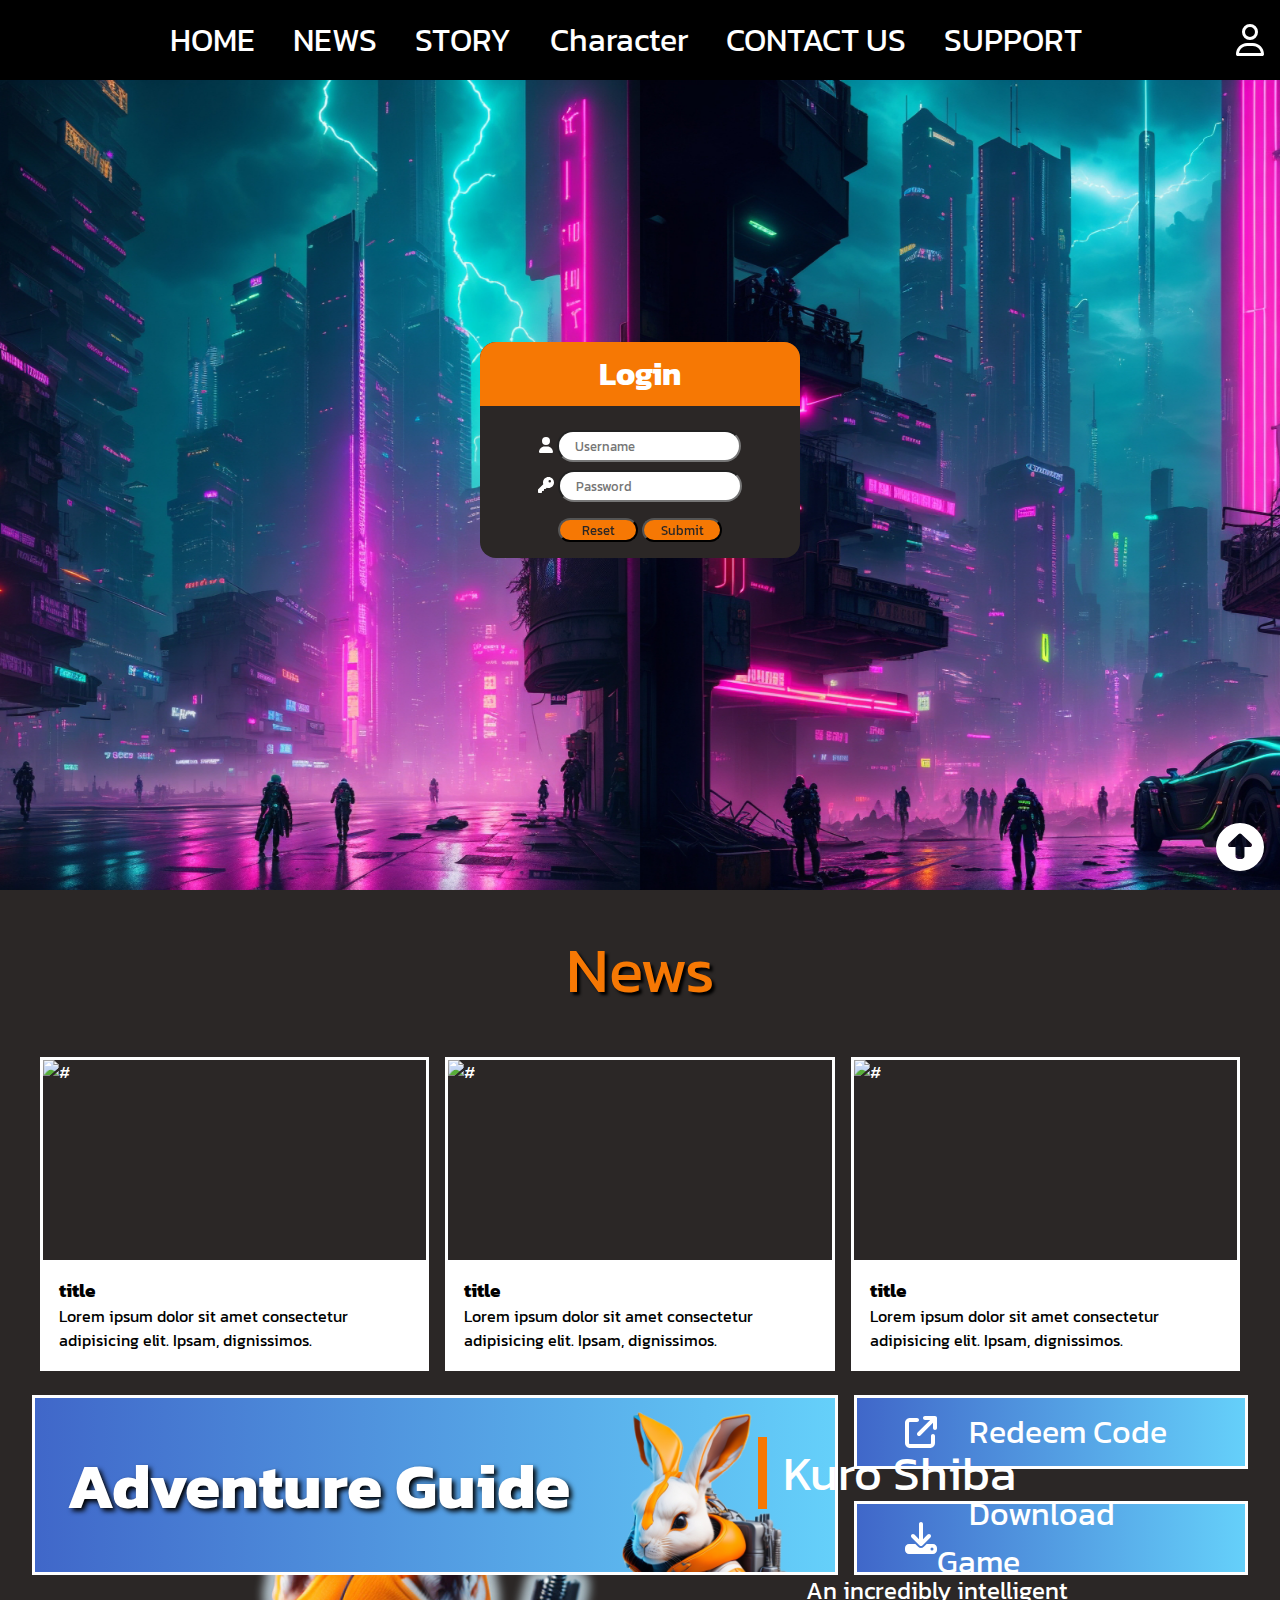
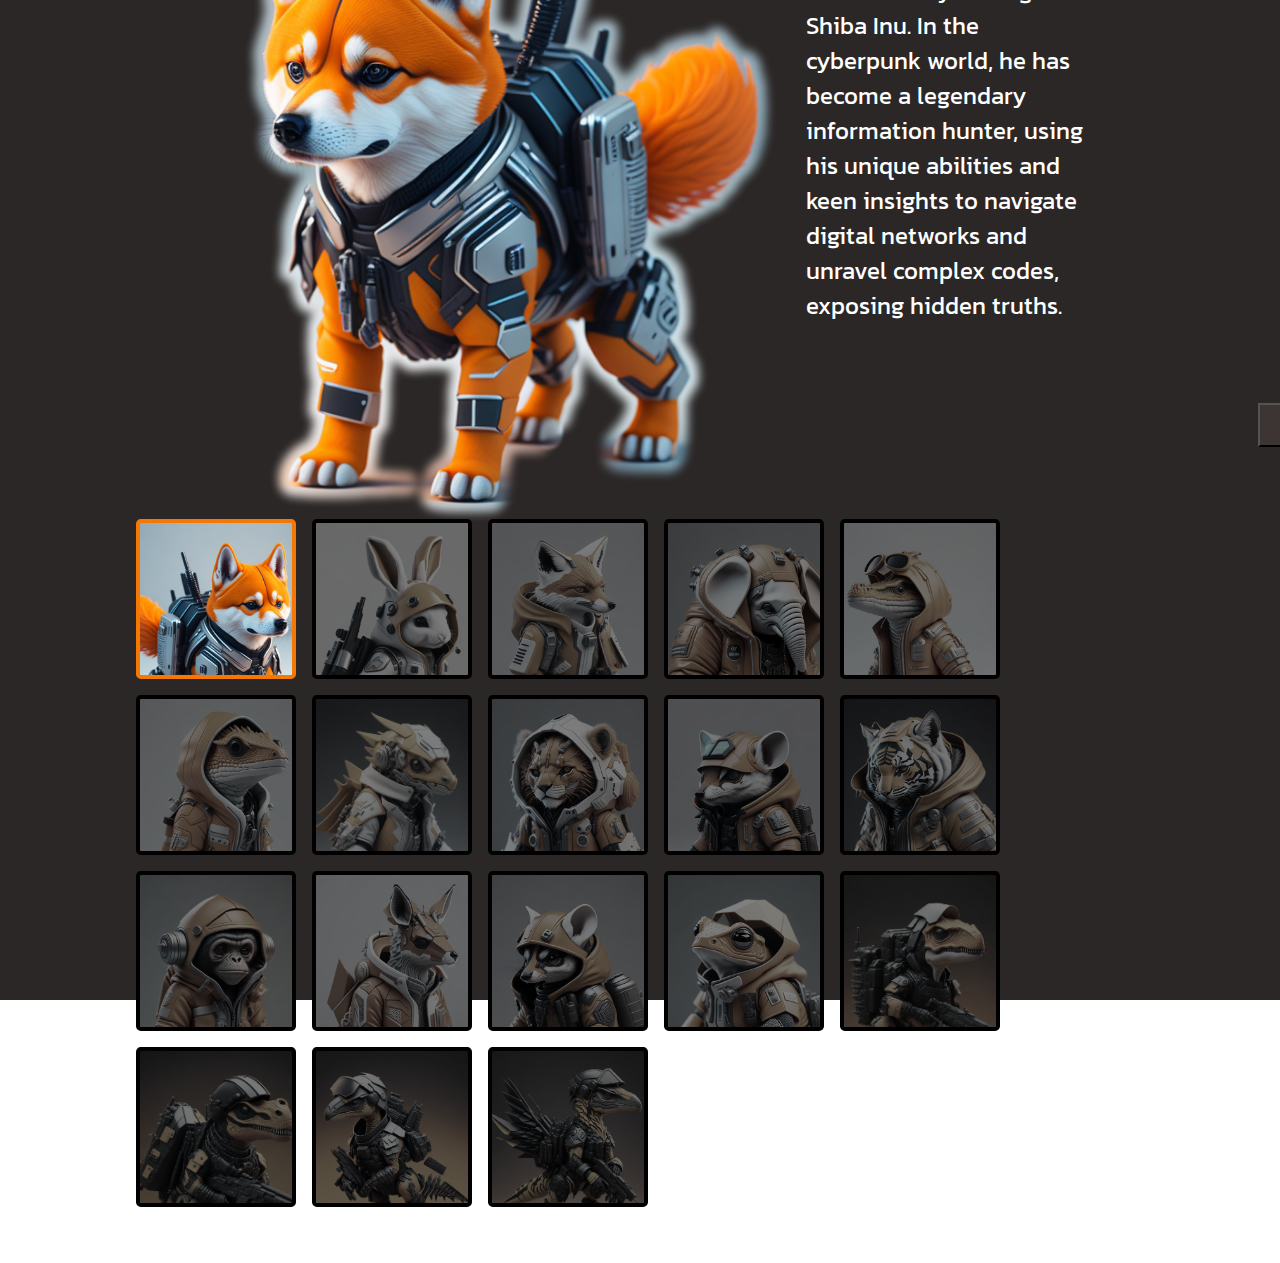
==== index.html @ b96c892f "news section css" ====
<!DOCTYPE html>
<html lang="en">
<head>
    <meta charset="UTF-8">
    <meta name="viewport" content="width=device-width, initial-scale=1.0">
    <link rel="stylesheet" href="css/style.css">
    <link rel="stylesheet" href="css/news.css">
    <link rel="stylesheet" href="css/character.css">
    <link rel="stylesheet" href="css/all.min.css">   <!--fontawesome--> 
    <link rel="preconnect" href="https://fonts.googleapis.com">
    <link rel="preconnect" href="https://fonts.gstatic.com" crossorigin>
    <link href="https://fonts.googleapis.com/css2?family=Kanit:wght@200;300;400;500;600;700;800;900&display=swap" rel="stylesheet">
    <link rel="stylesheet"href="https://cdnjs.cloudflare.com/ajax/libs/animate.css/4.1.1/animate.min.css"/>
    <title>CyberStrike</title>
</head>
<body>
    <a href="#" id="uptotop"><i class="fa-solid fa-circle-up" ></i></a>
    <header>
        <div id="logo">
            <img src="./images/logo.png" alt="">
        </div>
        <ul id="navbar">
            <li><a href="#home">HOME</a></li>
            <li><a href="#news">NEWS</a></li>
            <li><a href="#">STORY</a></li>
            <li><a href="#animalCharacter">Character</a></li>
            <li><a href="#">CONTACT US</a> </li>
            <li><a href="#">SUPPORT</a></li>
        </ul>
        <i class="fa-regular fa-user user" ></i>
        <a href="#" id="uptotop"><i class="fa-solid fa-circle-up" ></i></a>
    </header>

    <section id="home">
        <div id="bannerFilter" class="animate__animated">
        </div>
        <div id="banner"></div>
        <div id="bannerBtn"> PLay Now 
            <i class="fa-solid fa-sort-down"></i>
        </div>
        <form class="login">
            <h1>Login</h1>
            <div class="wrap">
                <i class="fa-solid fa-user"></i>
                <input type="text" placeholder="Username" >
            </div>
            <div class="wrap">
                <i class="fa-solid fa-key"></i>
                <input type="password" placeholder="Password" >
            </div>
            <p>
                <button type="reset">Reset</button>
                <button type="submit">Submit</button>
            </p>
        </form>
    </section>

    <section id="news">
        <h1 id="title">News</h1>
        <div class="cardRow">
            <div class="card">
                <div class="card-top">
                    <img src="./images/news/news01.jpg" alt="#">
                </div>
                <div class="card-body">
                    <h3>title</h3>
                    <p class="card-text">Lorem ipsum dolor sit amet consectetur adipisicing elit. Ipsam, dignissimos.</p>
                </div>
            </div>
            <div class="card">
                <div class="card-top">
                    <img src="./images/news/news01.jpg" alt="#">
                </div>
                <div class="card-body">
                    <h3>title</h3>
                    <p class="card-text">Lorem ipsum dolor sit amet consectetur adipisicing elit. Ipsam, dignissimos.</p>
                </div>
            </div>
            <div class="card">
                <div class="card-top">
                    <img src="./images/news/news01.jpg" alt="#">
                </div>
                <div class="card-body">
                    <h3>title</h3>
                    <p class="card-text">Lorem ipsum dolor sit amet consectetur adipisicing elit. Ipsam, dignissimos.</p>
                </div>
            </div>
        </div>
        <div class="boardGroup">
            <div class="board">
                <h1>Adventure Guide</h1>
                <img src="./images/news/news_intro.png" alt="">
            </div>
            <div class="cards">
                <div class="card"><i class="fa-solid fa-arrow-up-right-from-square"></i> <p>　Redeem Code</p></div>
                <div class="card">
                    <i class="fa-solid fa-download"></i><p>　Download Game</p>
                </div>
            </div>
        </div>
    </section>

    <section id="animalCharacter">
        <div class="content">
            <div class="wrap">
                <div id="contentPic">
                    <img id="animalPicUrl" class="animate__animated" src="./images/cyberanimal/cyberanimal01.png" >
                </div>
                <div id="contentTxt">
                    <p id="animalName">Kuro Shiba</p>
                    <div class="wrap">
                        <div id="animalStory">An incredibly intelligent Shiba Inu. In the cyberpunk world, he has become a legendary information hunter, using his unique abilities and keen insights to navigate digital networks and unravel complex codes, exposing hidden truths.</div>
                    </div>
                    <button class="more"></button>
                </div>
            </div>
            <ul class="btnGroup">
                <li><button class="btn btnActive"></button></li>
                <li><button class="btn"></button></li>
                <li><button class="btn"></button></li>
                <li><button class="btn"></button></li>
                <li><button class="btn"></button></li> 
                <li><button class="btn"></button></li> 
                <li><button class="btn"></button></li> 
                <li><button class="btn"></button></li> 
                <li><button class="btn"></button></li> 
                <li><button class="btn"></button></li> 
                <li><button class="btn"></button></li> 
                <li><button class="btn"></button></li> 
                <li><button class="btn"></button></li> 
                <li><button class="btn"></button></li> 
                <li><button class="btn"></button></li> 
                <li><button class="btn"></button></li> 
                <li><button class="btn"></button></li> 
                <li><button class="btn"></button></li> 
            </ul>
        </div>
    </section>

    <script src="https://cdn.jsdelivr.net/npm/bootstrap@5.1.1/dist/js/bootstrap.bundle.min.js" integrity="sha384-/bQdsTh/da6pkI1MST/rWKFNjaCP5gBSY4sEBT38Q/9RBh9AH40zEOg7Hlq2THRZ" crossorigin="anonymous"></script>
    <script src="js/jquery-3.6.4.min.js"></script>
    <script src="js/script.js"></script>
    <script src="js/all.min.js"></script>
</body>
</html>
---- css/style.css ----
@keyframes fade {
  from {
    opacity: 0;
  }
  to {
    opacity: 1;
  }
}
@keyframes fadeup {
  from {
    top: 80%;
    opacity: 0;
  }
  to {
    top: 70%;
    opacity: 1;
  }
}
:root {
  --main-color:#f67804;
  --main2-color:#f4c606;
  --bg-color:#2b2726;
  --btn-color: #3d3533;
  --text-color:white;
}

* {
  margin: 0;
  padding: 0;
  list-style: none;
  text-decoration: none;
  box-sizing: border-box;
  color: var(--text-color);
  font-family: "Kanit", sans-serif;
}

#uptotop {
  position: fixed;
  bottom: 0;
  right: 0;
  margin: 1rem;
  font-size: 3rem;
  color: var(--main-color);
}

section {
  height: 90vh;
  background-color: var(--bg-color);
}

header {
  background: #000;
  display: flex;
  justify-content: space-between;
  align-items: center;
  position: sticky;
  top: 0;
  z-index: 100;
  padding: 0 1rem;
  height: 5rem;
}
header #logo {
  justify-content: start;
}
header #logo img {
  width: 15rem;
}
header ul#navbar {
  display: flex;
}
header ul#navbar li a {
  display: inline-block;
  font-size: 2rem;
  height: 5rem;
  line-height: 5rem;
  padding: 0 1.2rem;
}
header ul#navbar li a:hover {
  box-shadow: inset 0 -0.3rem var(--main-color);
}
header .user {
  font-size: 2rem;
}

#banner {
  width: 100%;
  height: 90vh;
  background-image: url(../images/banner.png);
  background-size: cover;
  background-position: center bottom;
  position: relative;
}

#bannerFilter {
  position: absolute;
  display: none;
  width: 100%;
  height: 90vh;
  background-image: url(../images/b01.png);
  background-size: cover;
  background-position: center top;
  pointer-events: none;
  z-index: 99;
  animation-name: fade;
  animation-duration: 1s;
  animation-fill-mode: forwards;
}

#bannerBtn {
  width: 15rem;
  height: 5rem;
  font-size: 1.5rem;
  background: rgba(111, 20, 13, 0.6);
  text-align: center;
  line-height: 5rem;
  position: absolute;
  top: 70%;
  left: 50%;
  transform: translateX(-50%);
  animation-duration: 2s;
  opacity: 0;
}
#bannerBtn:hover {
  border: 0.3rem solid var(--text-color);
  box-sizing: border-box;
}

form.login {
  display: flex;
  flex-direction: column;
  justify-content: center;
  align-items: center;
  border-radius: 1rem;
  overflow: hidden;
  position: absolute;
  background-color: var(--bg-color);
  font-size: 1rem;
  width: 25%;
  left: 50%;
  top: 50%;
  transform: translate(-50%, -50%);
  z-index: 999;
}
form.login h1 {
  width: 100%;
  background-color: var(--main-color);
  color: var(--text-color);
  text-align: center;
  margin-bottom: 1rem;
  padding: 0.5rem 0;
}
form.login input {
  height: 2rem;
  margin-top: 0.5rem;
  border-radius: 5rem;
  padding-left: 1rem;
}
form.login button {
  margin-top: 1rem;
  width: 5rem;
  color: var(--bg-color);
  background: var(--main-color);
  border-radius: 5rem;
  margin-bottom: 1rem;
}
---- css/news.css ----
section#news {
  padding: 2rem;
  background-color: var(--bg-color);
}
section#news h1#title {
  font-size: 4rem;
  font-weight: 400;
  color: var(--main-color);
  text-align: center;
  text-shadow: 3px 3px 3px black;
}
section#news h1#title::before {
  content: "";
  display: block;
  background-image: url(../images/titleDec.png);
  background-size: contain;
}
section#news .cardRow {
  display: flex;
  margin-top: 2rem;
  justify-content: center;
}
section#news .cardRow .card {
  width: 25rem;
  border: 3px solid var(--text-color);
  margin: 0.5rem;
}
section#news .cardRow .card:hover {
  border: 3px solid var(--main2-color);
}
section#news .cardRow .card .card-top {
  width: 100%;
  height: 200px;
  overflow: hidden;
}
section#news .cardRow .card .card-top img {
  width: 100%;
  background-size: cover;
  background-position: center center;
}
section#news .cardRow .card .card-body {
  background-color: var(--text-color);
  padding: 1rem;
}
section#news .cardRow .card .card-body h3 {
  color: black;
}
section#news .cardRow .card .card-body .card-text {
  color: black;
}
section#news .boardGroup {
  display: flex;
  justify-content: center;
  margin-top: 1rem;
  height: 20vh;
}
section#news .boardGroup .board {
  display: flex;
  align-items: center;
  width: 51rem;
  border: 3px solid var(--text-color);
  margin-right: 1rem;
  overflow: hidden;
  position: relative;
  background: linear-gradient(to left, #65d0fa, #4067c9);
  padding: 2rem;
}
section#news .boardGroup .board h1 {
  font-size: 4rem;
  position: relative;
  text-shadow: 3px 3px 5px black;
}
section#news .boardGroup .board img {
  position: absolute;
  width: 250px;
  right: 0;
  top: 0;
}
section#news .boardGroup .board:hover {
  border: 3px solid var(--main2-color);
}
section#news .boardGroup .cards {
  width: 25rem;
  display: flex;
  flex-direction: column;
}
section#news .boardGroup .cards .card {
  width: 100%;
  height: 14vh;
  border: 3px solid var(--text-color);
  background: linear-gradient(to left, #65d0fa, #4067c9);
  font-size: 2rem;
  display: flex;
  align-items: center;
  padding: 0 3rem;
}
section#news .boardGroup .cards .card:first-child {
  margin-bottom: 2rem;
}
section#news .boardGroup .cards .card:hover {
  border: 3px solid var(--main2-color);
}
section#news .boardGroup .cards .card:nth-child(2) {
  overflow: hidden;
}
section#news .boardGroup .cards .card:nth-child(2) img {
  width: 150px;
}
---- css/character.css ----
section#animalCharacter {
  background-color: var(--bg-color);
  width: 100%;
  height: 100vh;
  display: flex;
  flex-direction: column;
  justify-content: center;
  align-items: start;
}
section#animalCharacter .content {
  margin: 5rem;
}
section#animalCharacter .content .wrap {
  display: flex;
  padding: 0 3rem;
}
section#animalCharacter .content .wrap #contentTxt {
  width: 60%;
  position: relative;
  display: flex;
  flex-direction: column;
  justify-content: end;
  gap: 3rem;
}
section#animalCharacter .content .wrap #contentTxt #animalName {
  font-size: 3rem;
  margin: 0 1rem;
  border-left: 0.6rem solid var(--main-color);
  padding-left: 1rem;
}
section#animalCharacter .content .wrap #contentTxt #animalStory {
  font-size: 1.5rem;
  margin: 1rem;
}
section#animalCharacter .content .wrap #contentTxt .more {
  width: 10rem;
  height: 2.8rem;
  margin: 1rem;
  position: relative;
  left: 500px;
  font-weight: bolder;
  background-color: var(--btn-color);
}
section#animalCharacter .content .wrap #contentTxt .more::before {
  content: "More";
  color: var(--main-color);
  font-size: 1.3rem;
}
section#animalCharacter .content .wrap #contentPic {
  width: 60%;
  height: 55vh;
  text-align: center;
}
section#animalCharacter .content .wrap #contentPic img {
  width: 700px;
  background-size: cover;
  background-position: center center;
}
section#animalCharacter .btnGroup {
  display: flex;
  margin: 5rem 0;
  flex-wrap: wrap;
  margin: 3rem;
}
section#animalCharacter .btnGroup .btn {
  width: 160px;
  height: 160px;
  background-size: 160%;
  background-position: center top;
  border: 0.3rem solid black;
  border-radius: 0.3rem;
  filter: grayscale(80%) brightness(0.5);
  margin: 0.5rem;
}
section#animalCharacter .btnGroup .btn:hover {
  border: 0.3rem solid var(--main-color);
  filter: brightness(1) grayscale(0%);
  transform: scale(1.15);
}
section#animalCharacter .btnGroup .btnActive {
  border: 0.3rem solid var(--main-color);
  filter: brightness(1) grayscale(0%);
}

section .btnGroup li:nth-child(1) .btn {
  background-image: url("../images/cyberanimal/cyberanimal01.jpg");
}

section .btnGroup li:nth-child(2) .btn {
  background-image: url("../images/cyberanimal/cyberanimal02.jpg");
}

section .btnGroup li:nth-child(3) .btn {
  background-image: url("../images/cyberanimal/cyberanimal03.jpg");
}

section .btnGroup li:nth-child(4) .btn {
  background-image: url("../images/cyberanimal/cyberanimal04.jpg");
}

section .btnGroup li:nth-child(5) .btn {
  background-image: url("../images/cyberanimal/cyberanimal05.jpg");
}

section .btnGroup li:nth-child(6) .btn {
  background-image: url("../images/cyberanimal/cyberanimal06.jpg");
}

section .btnGroup li:nth-child(7) .btn {
  background-image: url("../images/cyberanimal/cyberanimal07.jpg");
}

section .btnGroup li:nth-child(8) .btn {
  background-image: url("../images/cyberanimal/cyberanimal08.jpg");
}

section .btnGroup li:nth-child(9) .btn {
  background-image: url("../images/cyberanimal/cyberanimal09.jpg");
}

section .btnGroup li:nth-child(10) .btn {
  background-image: url("../images/cyberanimal/cyberanimal10.jpg");
}

section .btnGroup li:nth-child(11) .btn {
  background-image: url("../images/cyberanimal/cyberanimal11.jpg");
}

section .btnGroup li:nth-child(12) .btn {
  background-image: url("../images/cyberanimal/cyberanimal12.jpg");
}

section .btnGroup li:nth-child(13) .btn {
  background-image: url("../images/cyberanimal/cyberanimal13.jpg");
}

section .btnGroup li:nth-child(14) .btn {
  background-image: url("../images/cyberanimal/cyberanimal14.jpg");
}

section .btnGroup li:nth-child(15) .btn {
  background-image: url("../images/cyberanimal/cyberanimal15.jpg");
}

section .btnGroup li:nth-child(16) .btn {
  background-image: url("../images/cyberanimal/cyberanimal16.jpg");
}

section .btnGroup li:nth-child(17) .btn {
  background-image: url("../images/cyberanimal/cyberanimal17.jpg");
}

section .btnGroup li:nth-child(18) .btn {
  background-image: url("../images/cyberanimal/cyberanimal18.jpg");
}
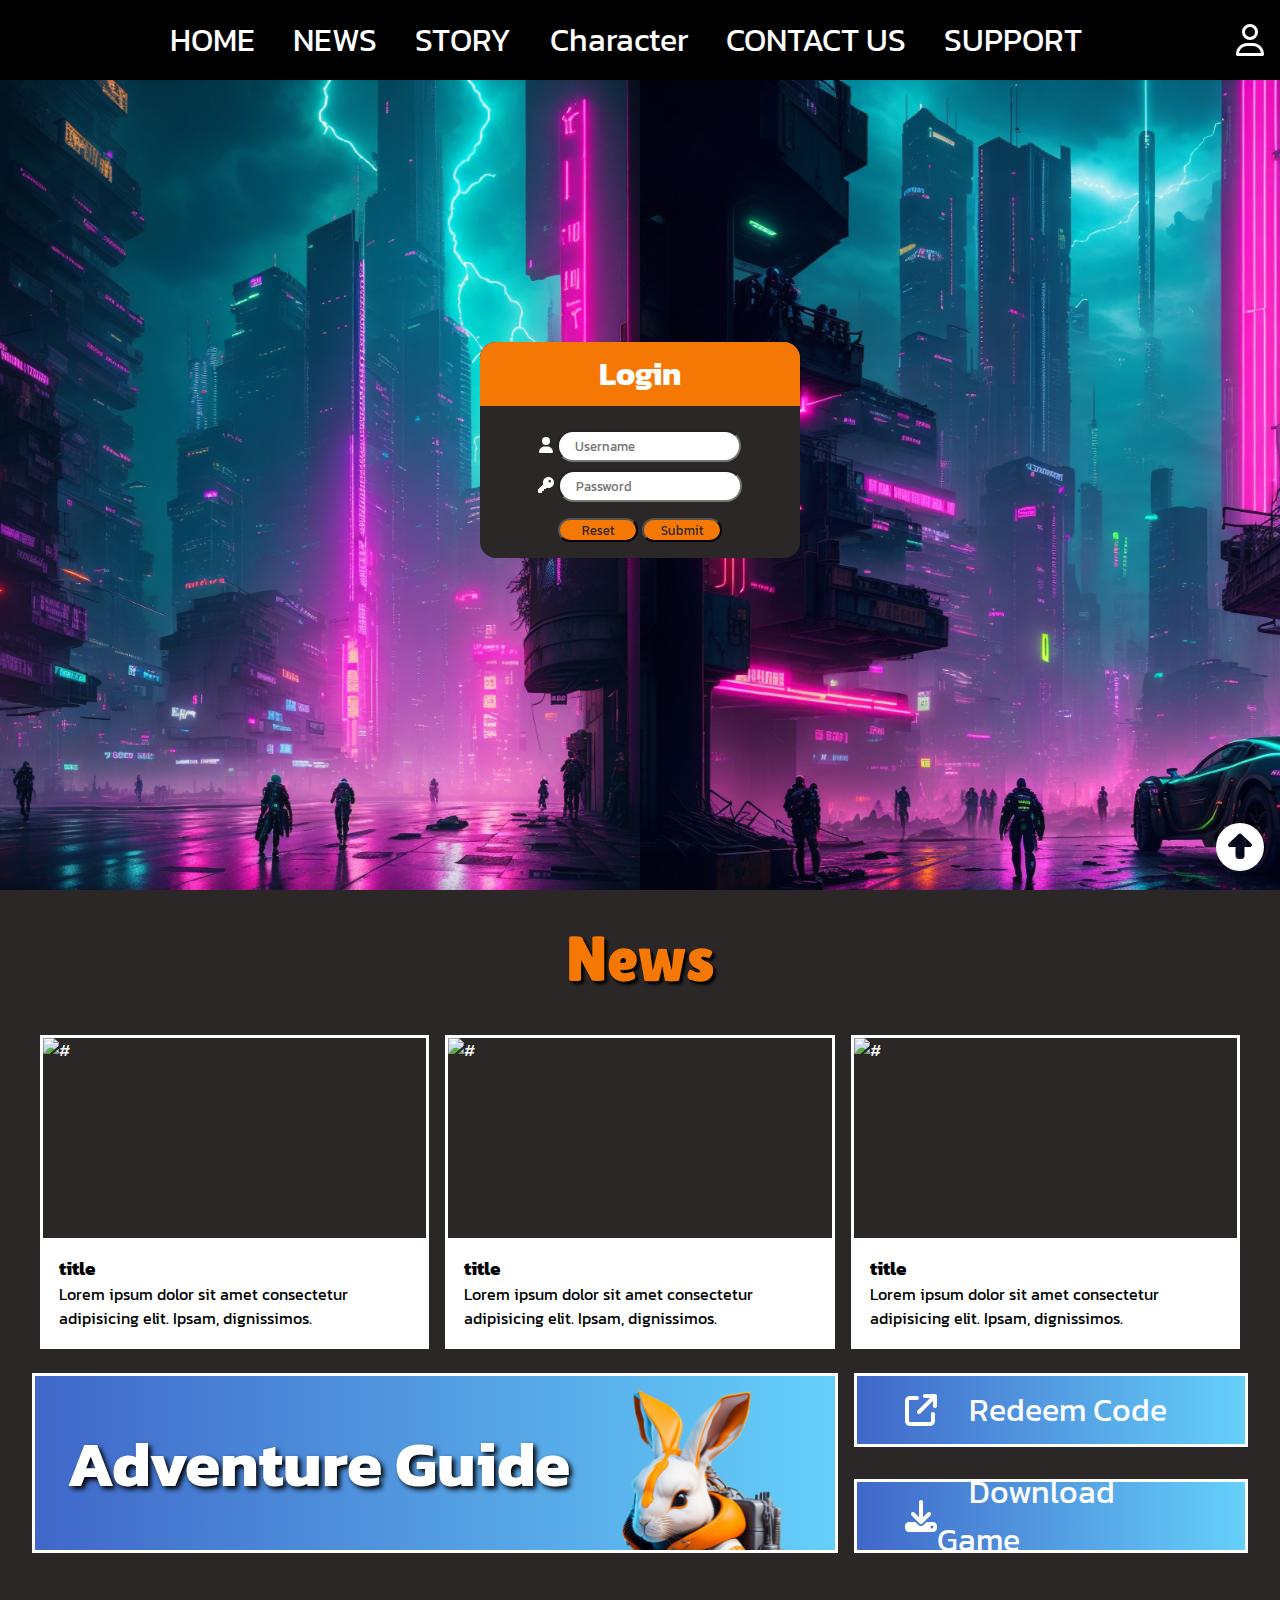
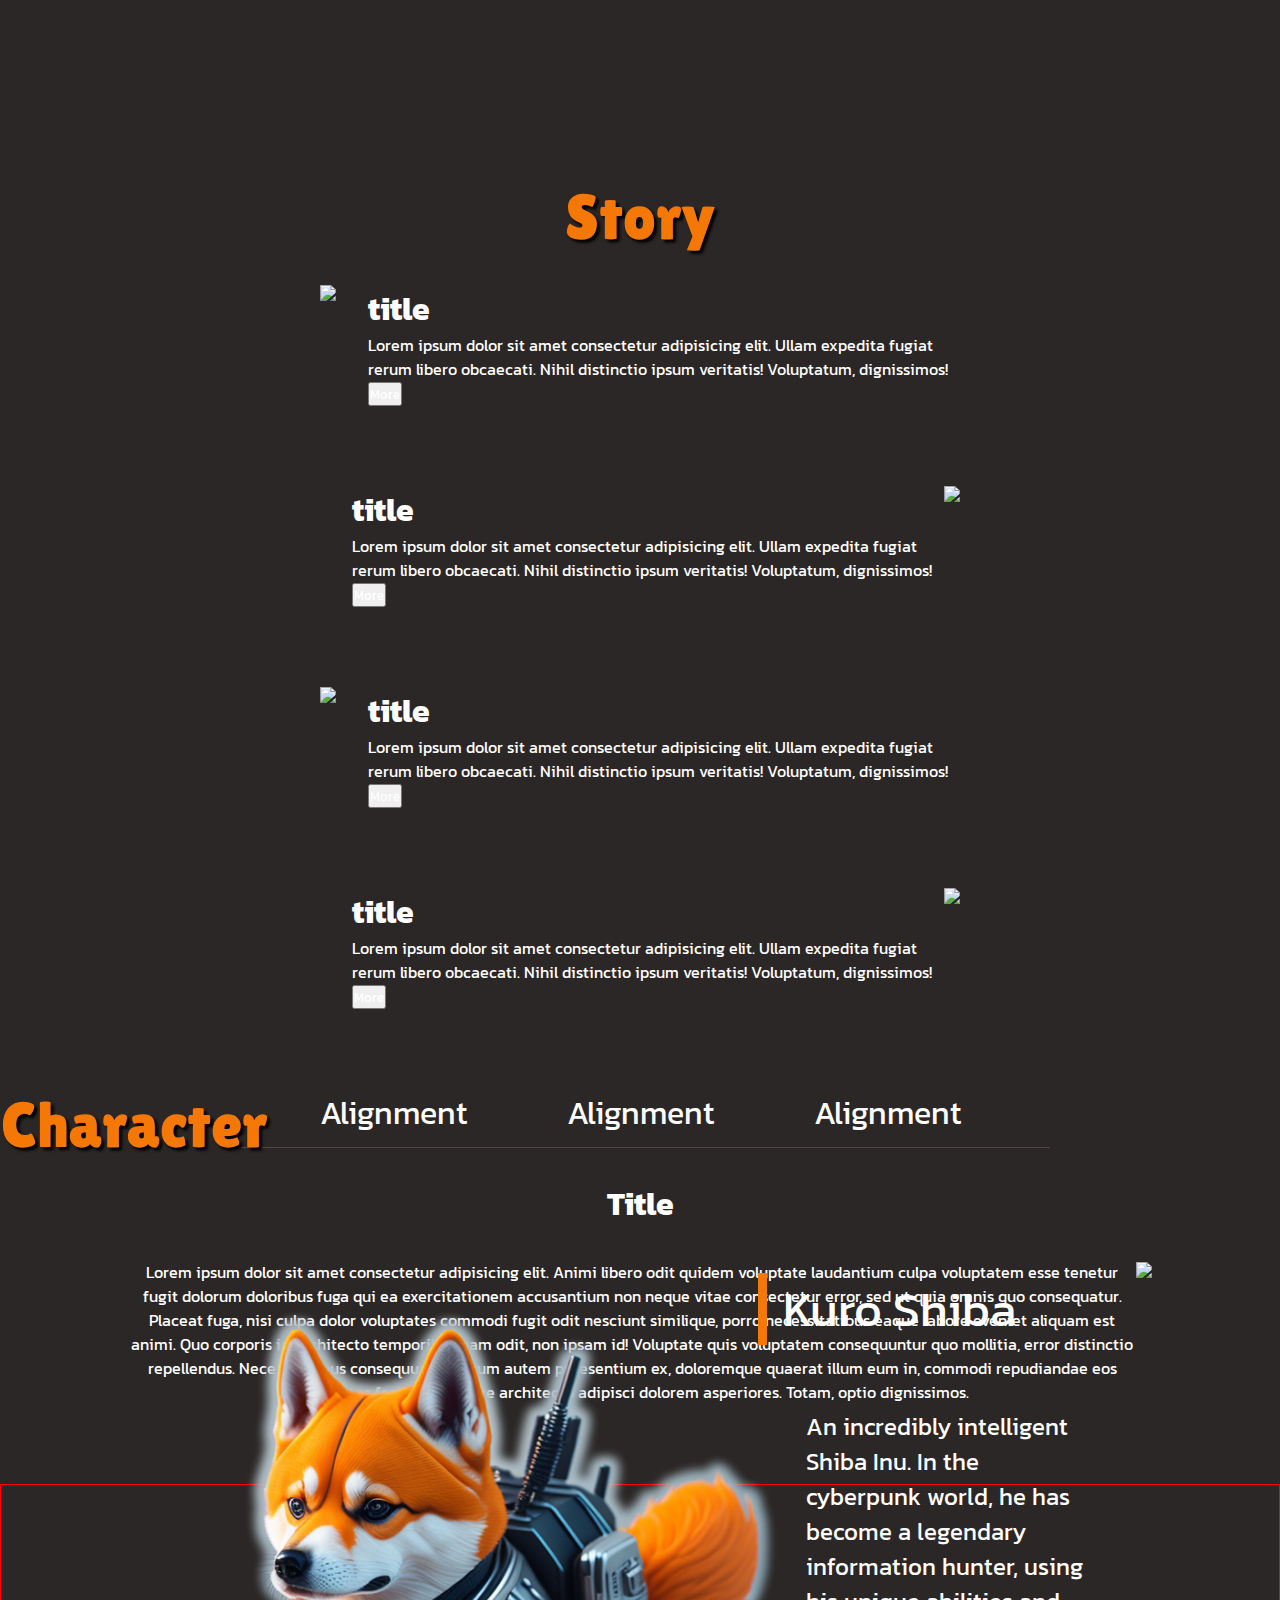
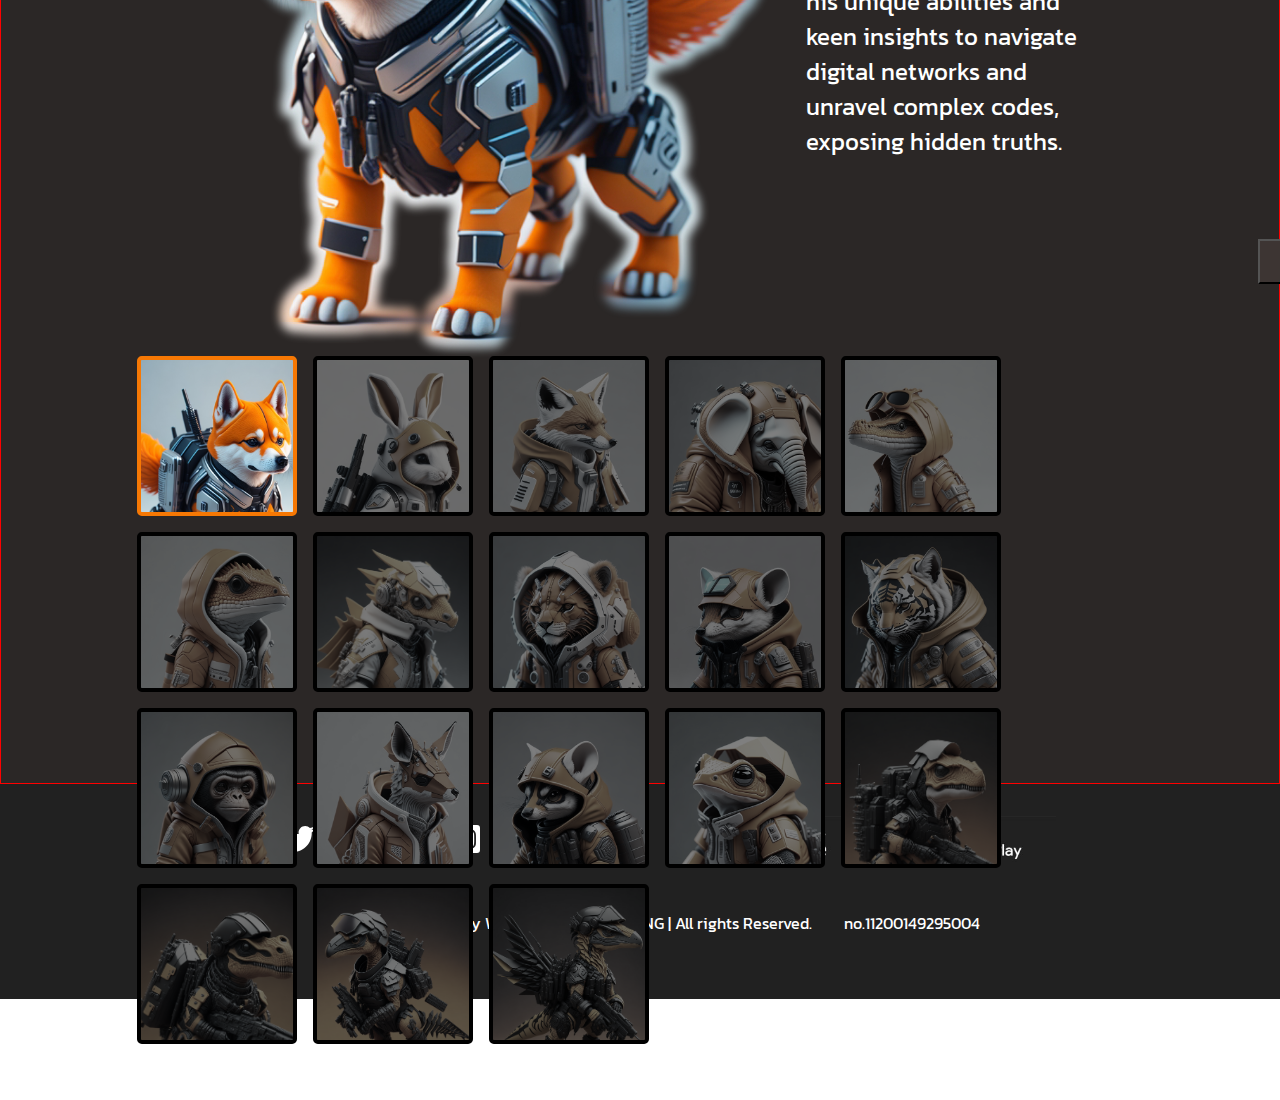
==== commit a445aefe: "story section" ====
--- a/index.html
+++ b/index.html
@@ -5,12 +5,14 @@
     <meta name="viewport" content="width=device-width, initial-scale=1.0">
     <link rel="stylesheet" href="css/style.css">
     <link rel="stylesheet" href="css/news.css">
+    <link rel="stylesheet" href="css/story.css">
     <link rel="stylesheet" href="css/character.css">
     <link rel="stylesheet" href="css/all.min.css">   <!--fontawesome--> 
     <link rel="preconnect" href="https://fonts.googleapis.com">
     <link rel="preconnect" href="https://fonts.gstatic.com" crossorigin>
     <link href="https://fonts.googleapis.com/css2?family=Kanit:wght@200;300;400;500;600;700;800;900&display=swap" rel="stylesheet">
     <link rel="stylesheet"href="https://cdnjs.cloudflare.com/ajax/libs/animate.css/4.1.1/animate.min.css"/>
+    <link href="https://fonts.googleapis.com/css2?family=Lilita+One&display=swap" rel="stylesheet">
     <title>CyberStrike</title>
 </head>
 <body>
@@ -22,10 +24,10 @@
         <ul id="navbar">
             <li><a href="#home">HOME</a></li>
             <li><a href="#news">NEWS</a></li>
-            <li><a href="#">STORY</a></li>
+            <li><a href="#story">STORY</a></li>
             <li><a href="#animalCharacter">Character</a></li>
-            <li><a href="#">CONTACT US</a> </li>
-            <li><a href="#">SUPPORT</a></li>
+            <li><a href="#contact">CONTACT US</a> </li>
+            <li><a href="#support">SUPPORT</a></li>
         </ul>
         <i class="fa-regular fa-user user" ></i>
         <a href="#" id="uptotop"><i class="fa-solid fa-circle-up" ></i></a>
@@ -56,7 +58,7 @@
     </section>
 
     <section id="news">
-        <h1 id="title">News</h1>
+        <h1 class="title">News</h1>
         <div class="cardRow">
             <div class="card">
                 <div class="card-top">
@@ -100,7 +102,60 @@
         </div>
     </section>
 
+
+    <section id="story">
+        <h1 class="title">Story</h1>
+        <div class="storyItem">
+            <img src="https://picsum.photos/300/200/?random=10">
+            <div class="storyTxt">
+                <h1>title</h1>
+                <p>Lorem ipsum dolor sit amet consectetur adipisicing elit. Ullam expedita fugiat rerum libero obcaecati. Nihil distinctio ipsum veritatis! Voluptatum, dignissimos!</p>
+                <a href=""><button>More</button></a>
+            </div>
+        </div>
+        <div class="storyItem">
+            <img src="https://picsum.photos/300/200/?random=10">
+            <div class="storyTxt">
+                <h1>title</h1>
+                <p>Lorem ipsum dolor sit amet consectetur adipisicing elit. Ullam expedita fugiat rerum libero obcaecati. Nihil distinctio ipsum veritatis! Voluptatum, dignissimos!</p>
+                <a href=""><button>More</button></a>
+            </div>
+        </div>
+        <div class="storyItem">
+            <img src="https://picsum.photos/300/200/?random=10">
+            <div class="storyTxt">
+                <h1>title</h1>
+                <p>Lorem ipsum dolor sit amet consectetur adipisicing elit. Ullam expedita fugiat rerum libero obcaecati. Nihil distinctio ipsum veritatis! Voluptatum, dignissimos!</p>
+                <a href=""><button>More</button></a>
+            </div>
+        </div>
+        <div class="storyItem">
+            <img src="https://picsum.photos/300/200/?random=10">
+            <div class="storyTxt">
+                <h1>title</h1>
+                <p>Lorem ipsum dolor sit amet consectetur adipisicing elit. Ullam expedita fugiat rerum libero obcaecati. Nihil distinctio ipsum veritatis! Voluptatum, dignissimos!</p>
+                <a href=""><button>More</button></a>
+            </div>
+        </div>
+
+        <div class="history">
+            <div class="btnRow">
+                <a ref="#">Alignment</a>
+                <a ref="#">Alignment</a>
+                <a ref="#">Alignment</a>
+            </div>
+            <div class="historyContent">
+                <h1>Title</h1>
+                <div class="wrap">
+                    <div class="historyTxt">Lorem ipsum dolor sit amet consectetur adipisicing elit. Animi libero odit quidem voluptate laudantium culpa voluptatem esse tenetur fugit dolorum doloribus fuga qui ea exercitationem accusantium non neque vitae consectetur error, sed ut quia omnis quo consequatur. Placeat fuga, nisi culpa dolor voluptates commodi fugit odit nesciunt similique, porro necessitatibus eaque labore eveniet aliquam est animi. Quo corporis in architecto temporibus nam odit, non ipsam id! Voluptate quis voluptatem consequuntur quo mollitia, error distinctio repellendus. Necessitatibus consequuntur harum autem praesentium ex, doloremque quaerat illum eum in, commodi repudiandae eos voluptates facilis libero iure architecto adipisci dolorem asperiores. Totam, optio dignissimos.</div>
+                    <div class="historyPic"><img src="https://picsum.photos/300/200/?random=10"></div>
+                </div>
+            </div>
+        </div>
+    </section>
+
     <section id="animalCharacter">
+        <h1 class="title">Character</h1>
         <div class="content">
             <div class="wrap">
                 <div id="contentPic">
@@ -136,7 +191,25 @@
             </ul>
         </div>
     </section>
-
+    <footer>
+        <div class="wrap">
+            <div class="linkicons">
+                <a href=""><i class="fa-brands fa-facebook-f"></i></a>
+                <a href=""><i class="fa-brands fa-twitter"></i></a>
+                <a href=""><i class="fa-brands fa-twitch"></i></a>
+                <a href=""><i class="fa-brands fa-youtube"></i></a>
+                <a href=""><i class="fa-brands fa-square-instagram"></i></a>
+            </div>
+            <div class="downloadlinks">
+                <a href=""><img src="./images/appstore.jpg" alt=""></a>
+                <a href=""><img src="./images/playstore.jpg" alt=""></a>
+            </div>
+        </div>
+        <div class="wrap">
+            <p>Copyright &copy; 2023 by Wesley Wang / S.C.WANG | All rights Reserved. </p>
+            <p>no.11200149295004</p>
+        </div>  
+    </footer>
     <script src="https://cdn.jsdelivr.net/npm/bootstrap@5.1.1/dist/js/bootstrap.bundle.min.js" integrity="sha384-/bQdsTh/da6pkI1MST/rWKFNjaCP5gBSY4sEBT38Q/9RBh9AH40zEOg7Hlq2THRZ" crossorigin="anonymous"></script>
     <script src="js/jquery-3.6.4.min.js"></script>
     <script src="js/script.js"></script>
--- a/css/style.css
+++ b/css/style.css
@@ -21,6 +21,7 @@
   --main2-color:#f4c606;
   --bg-color:#2b2726;
   --btn-color: #3d3533;
+  --borderB-color:#524746;
   --text-color:white;
 }
 
@@ -41,11 +42,6 @@
   margin: 1rem;
   font-size: 3rem;
   color: var(--main-color);
-}
-
-section {
-  height: 90vh;
-  background-color: var(--bg-color);
 }
 
 header {
@@ -162,4 +158,49 @@
   background: var(--main-color);
   border-radius: 5rem;
   margin-bottom: 1rem;
+}
+
+h1.title {
+  font-size: 4rem;
+  font-weight: 400;
+  color: var(--main-color);
+  text-align: center;
+  text-shadow: 3px 3px 3px black;
+  font-family: "Lilita One", cursive;
+  margin-bottom: 2rem;
+}
+
+footer {
+  width: 100%;
+  padding: 2rem;
+  background: #212121;
+}
+footer .wrap {
+  display: flex;
+  flex-wrap: wrap;
+  margin-bottom: 2rem;
+}
+footer .wrap:nth-child(1) {
+  justify-content: space-evenly;
+}
+footer .wrap:nth-child(2) {
+  justify-content: center;
+}
+footer .wrap:nth-child(2) p {
+  margin-left: 2rem;
+}
+footer .linkicons {
+  font-size: 2rem;
+}
+footer .linkicons a {
+  margin-left: 1rem;
+}
+footer .downloadlinks {
+  display: flex;
+}
+footer .downloadlinks img {
+  width: 12rem;
+}
+footer .downloadlinks img:hover {
+  border: 3px solid var(--main2-color);
 }--- a/css/news.css
+++ b/css/news.css
@@ -1,19 +1,7 @@
 section#news {
+  height: 90vh;
+  background-color: var(--bg-color);
   padding: 2rem;
-  background-color: var(--bg-color);
-}
-section#news h1#title {
-  font-size: 4rem;
-  font-weight: 400;
-  color: var(--main-color);
-  text-align: center;
-  text-shadow: 3px 3px 3px black;
-}
-section#news h1#title::before {
-  content: "";
-  display: block;
-  background-image: url(../images/titleDec.png);
-  background-size: contain;
 }
 section#news .cardRow {
   display: flex;
--- a/css/story.css
+++ b/css/story.css
@@ -0,0 +1,48 @@
+section#story {
+  background-color: var(--bg-color);
+  display: flex;
+  flex-direction: column;
+  align-items: center;
+  justify-content: center;
+  padding: 5rem 0;
+}
+section#story .storyItem {
+  width: 50%;
+  display: flex;
+  margin-bottom: 5rem;
+}
+section#story .storyItem:nth-child(odd) {
+  flex-direction: row-reverse;
+}
+section#story .storyItem .storyTxt {
+  margin-left: 2rem;
+}
+section#story .history {
+  text-align: center;
+  display: flex;
+  flex-direction: column;
+  align-items: center;
+  justify-content: center;
+  width: 80%;
+}
+section#story .history .btnRow {
+  width: 80%;
+  font-size: 2rem;
+  border-bottom: 1px solid var(--borderB-color);
+}
+section#story .history .btnRow a {
+  cursor: pointer;
+  display: inline-block;
+  width: 15rem;
+  height: 3.6rem;
+}
+section#story .history .btnRow a:hover {
+  border-bottom: 1px solid var(--main2-color);
+}
+section#story .history .historyContent {
+  margin-top: 2rem;
+}
+section#story .history .historyContent .wrap {
+  display: flex;
+  margin-top: 2rem;
+}--- a/css/character.css
+++ b/css/character.css
@@ -6,6 +6,7 @@
   flex-direction: column;
   justify-content: center;
   align-items: start;
+  border: 1px solid red;
 }
 section#animalCharacter .content {
   margin: 5rem;
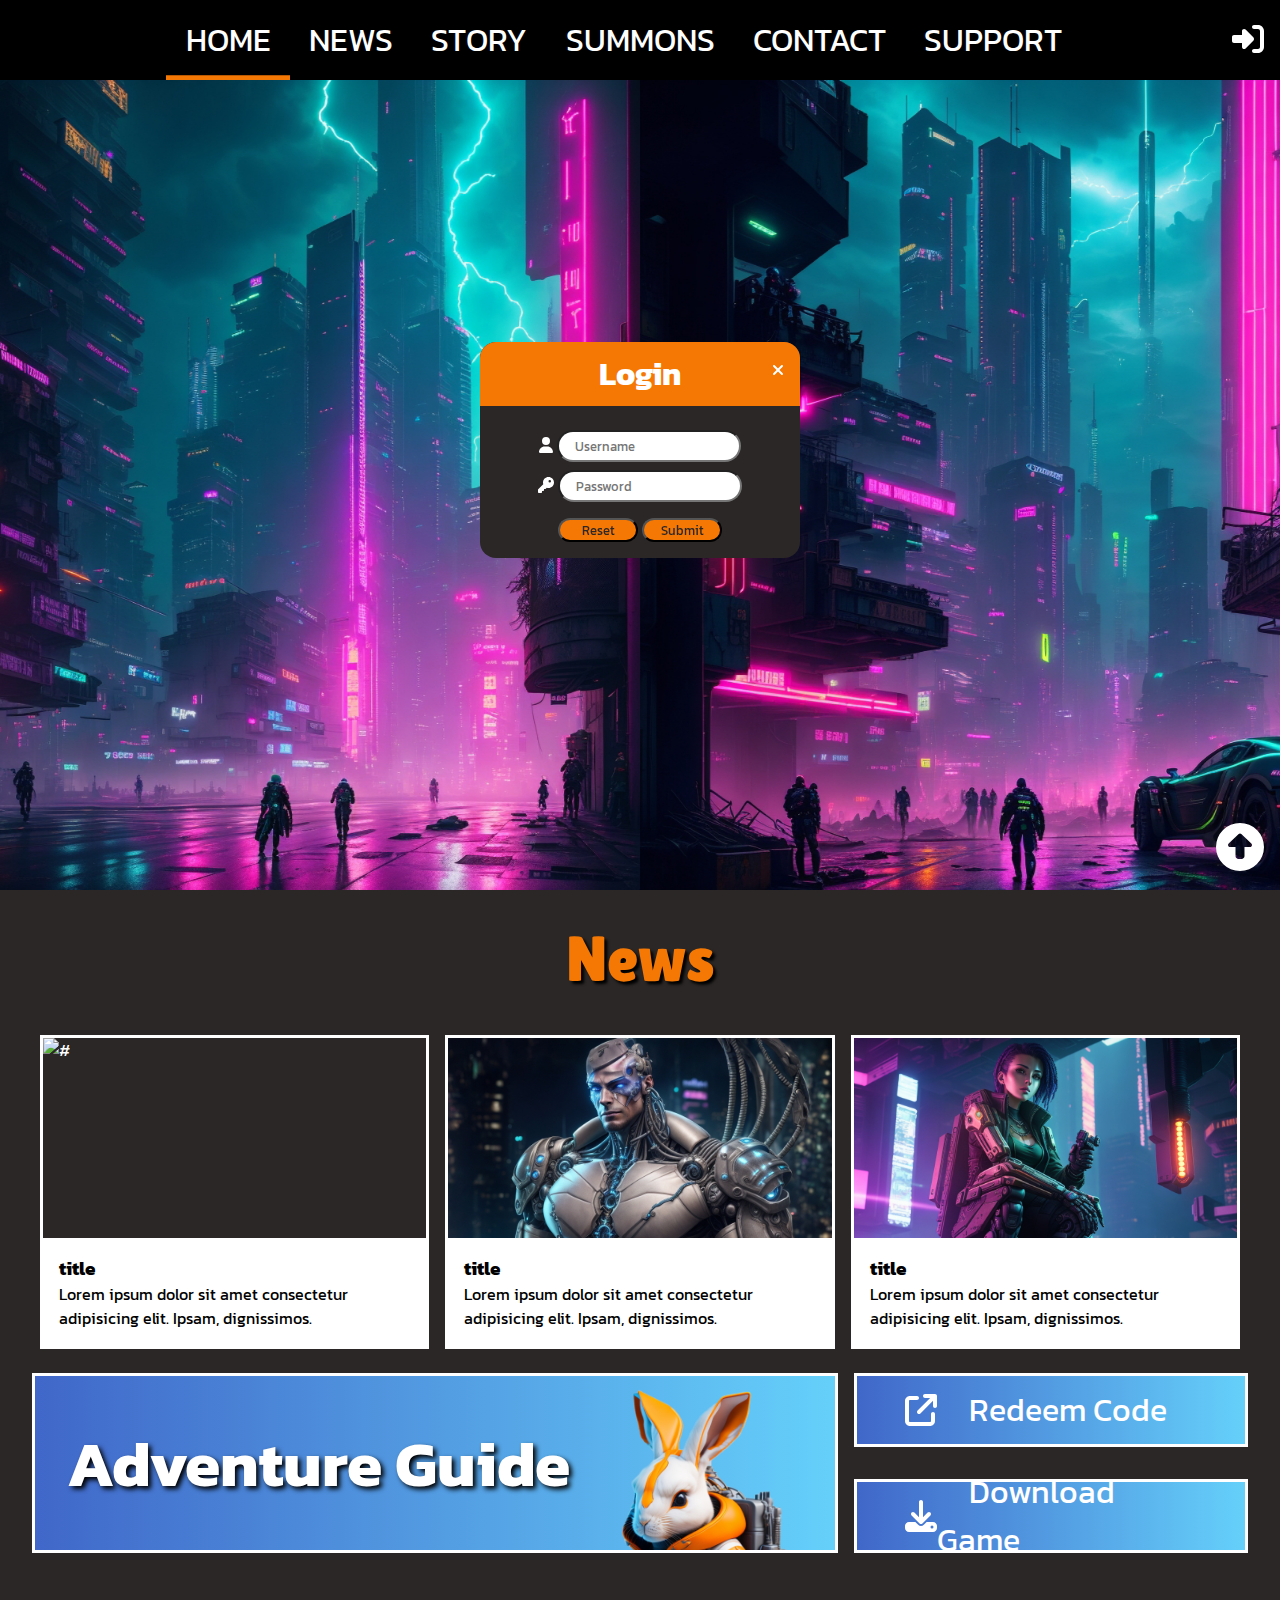
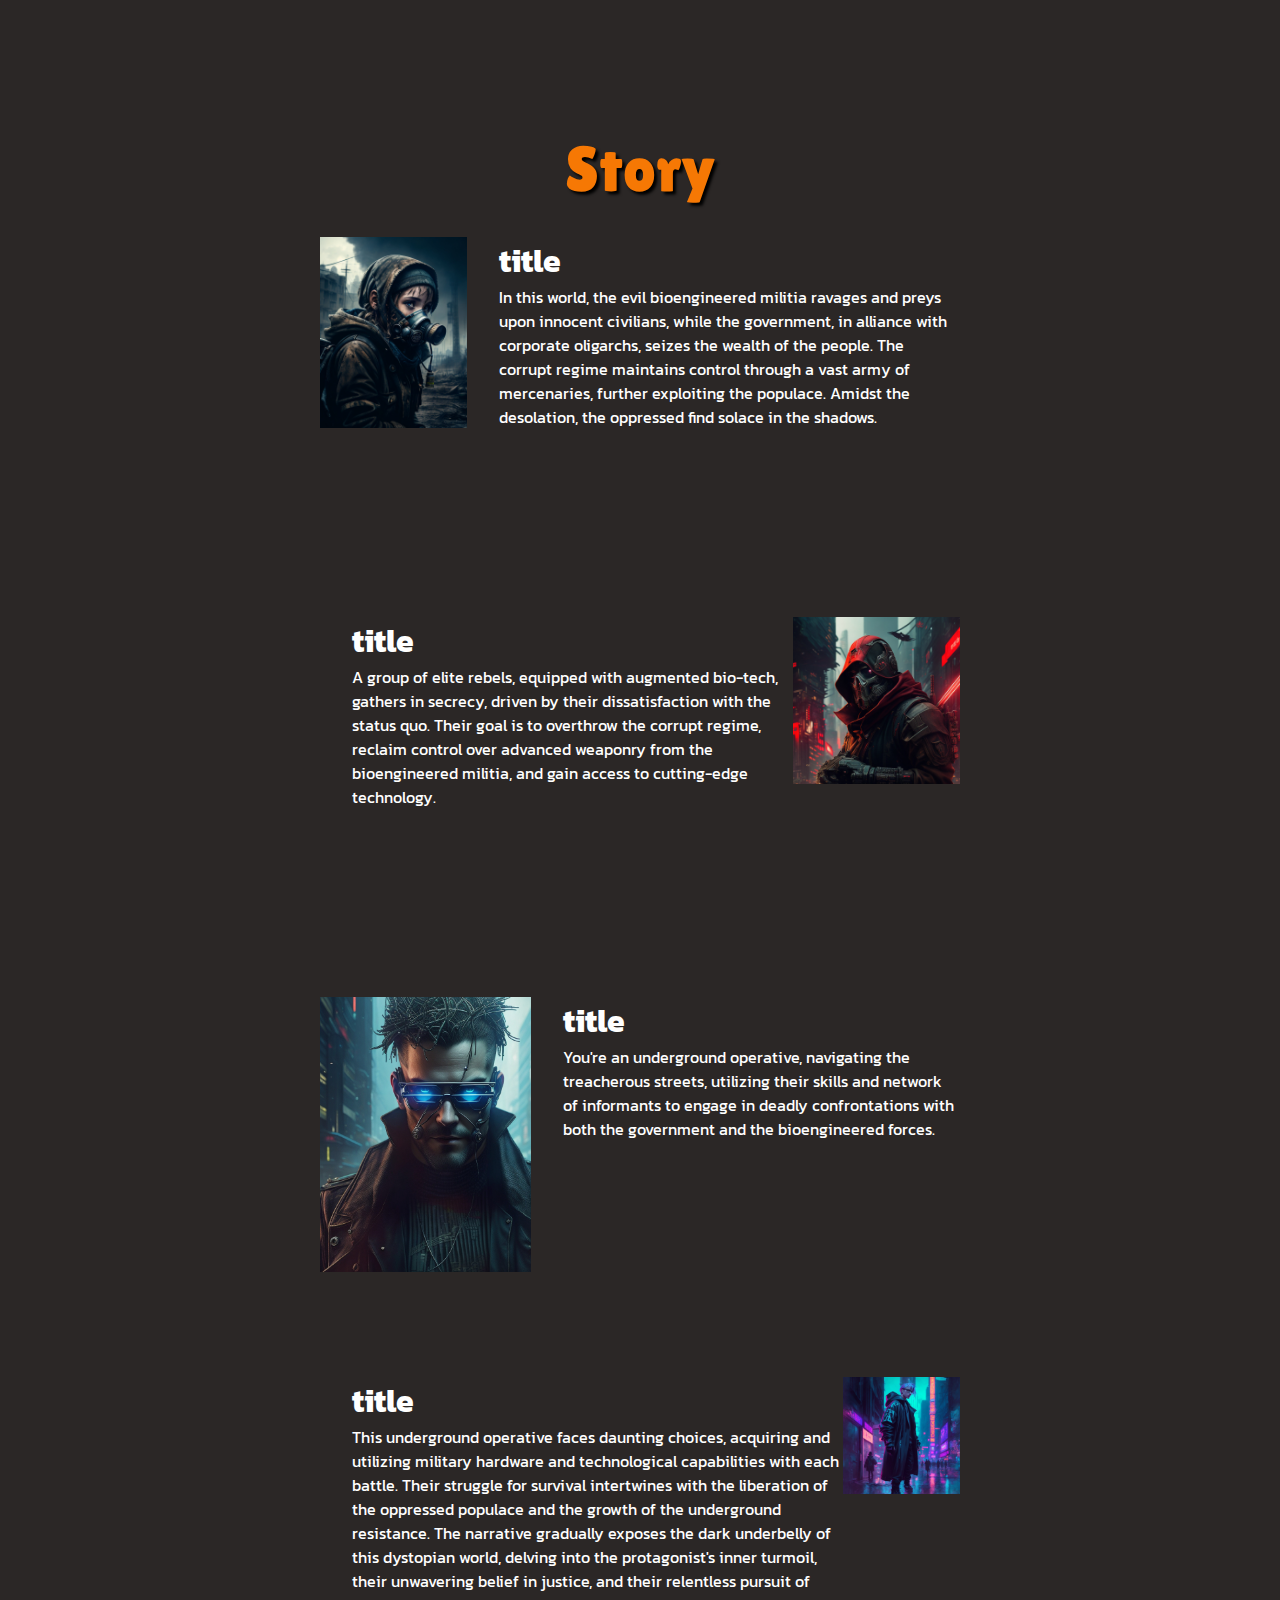
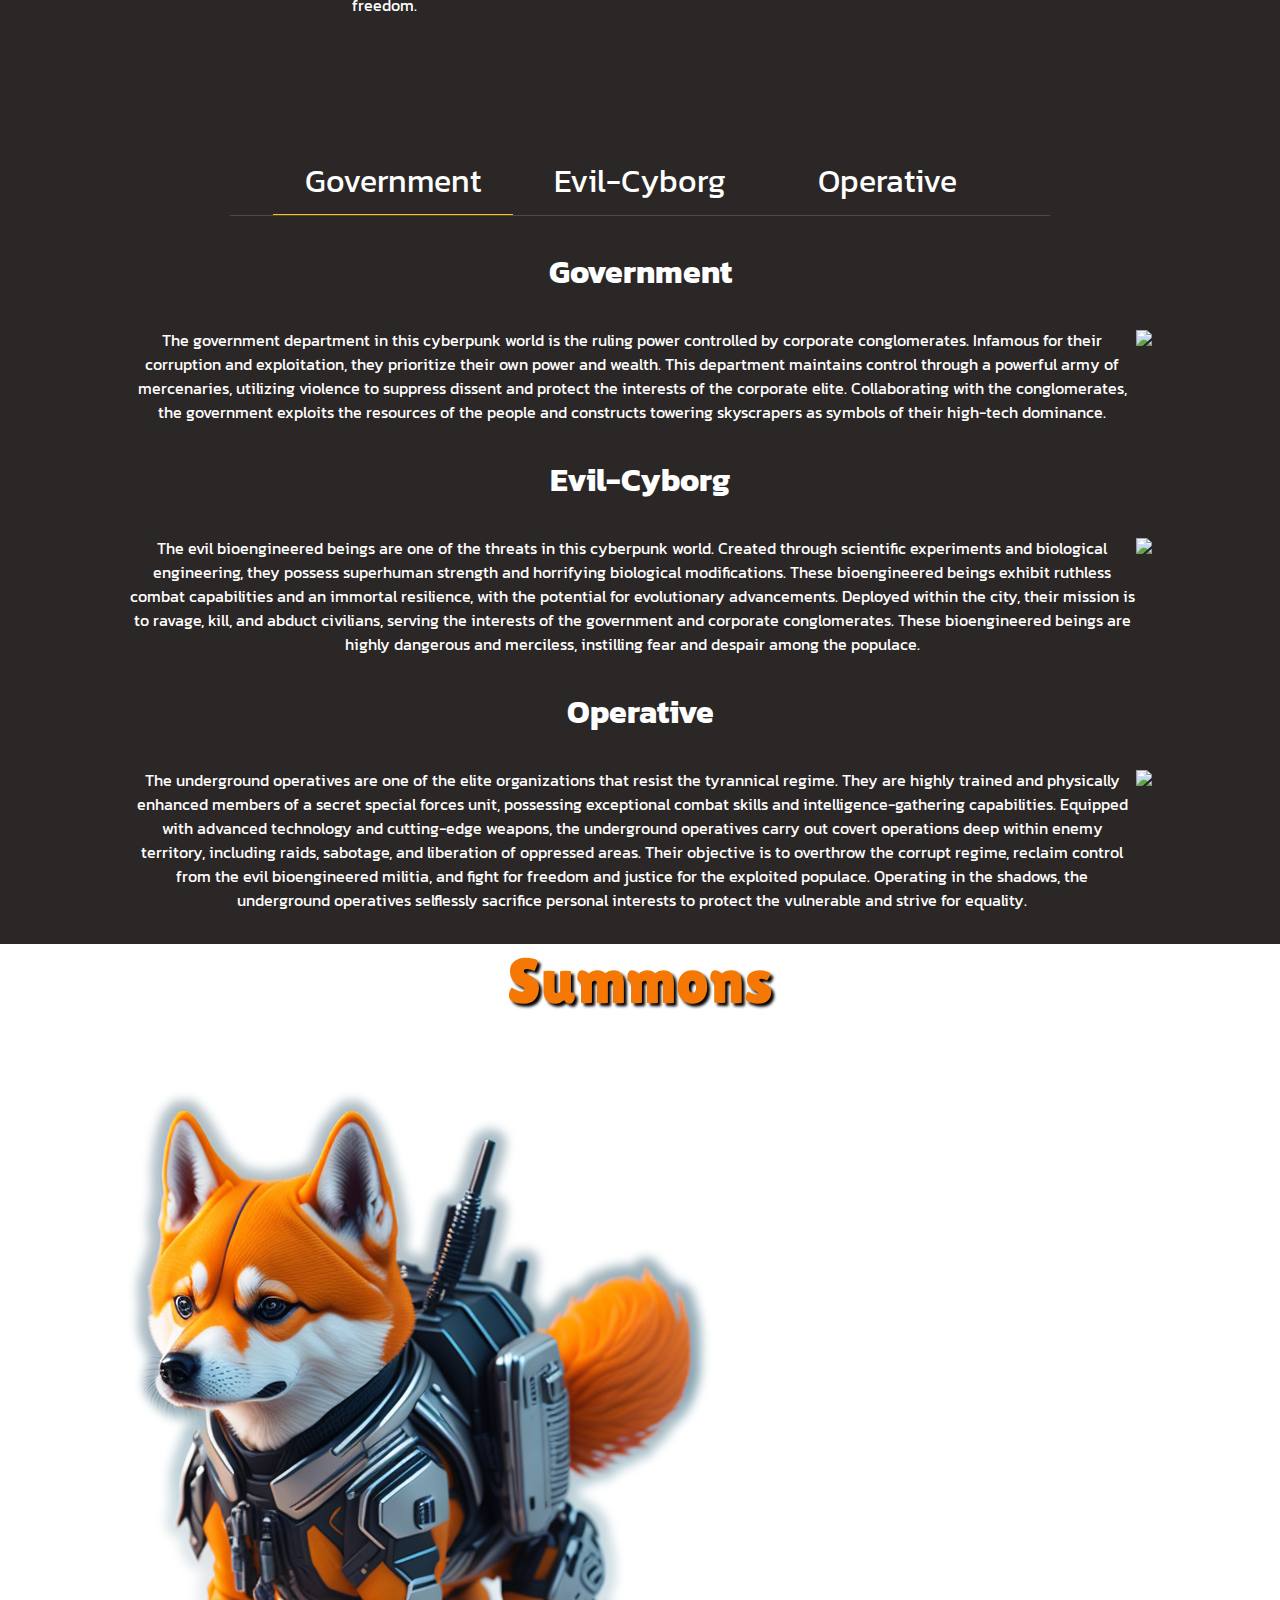
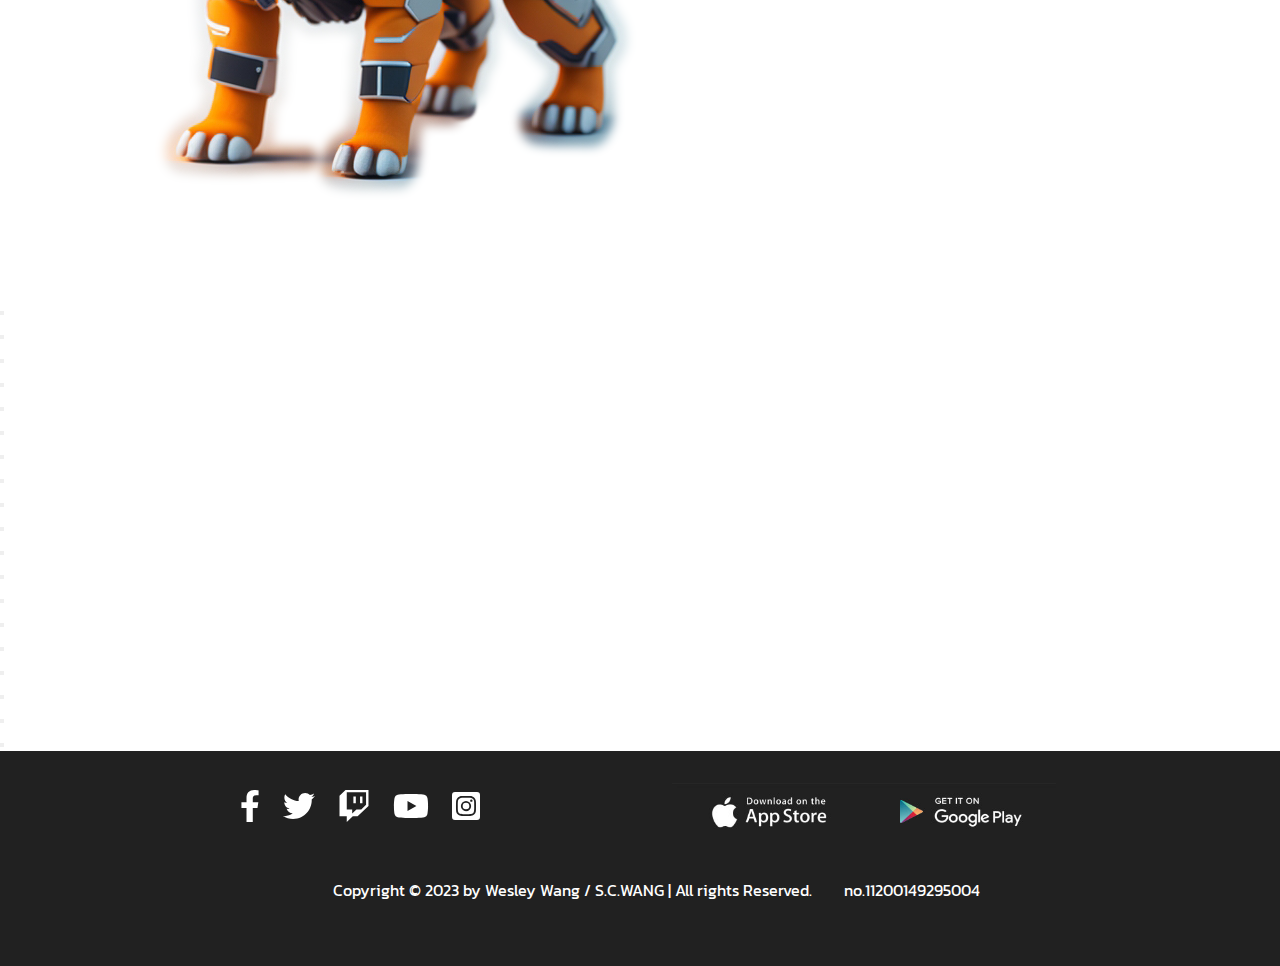
==== commit 4383a31e: "something update" ====
--- a/index.html
+++ b/index.html
@@ -6,13 +6,13 @@
     <link rel="stylesheet" href="css/style.css">
     <link rel="stylesheet" href="css/news.css">
     <link rel="stylesheet" href="css/story.css">
-    <link rel="stylesheet" href="css/character.css">
+    <link rel="stylesheet" href="css/Summons.css">
     <link rel="stylesheet" href="css/all.min.css">   <!--fontawesome--> 
     <link rel="preconnect" href="https://fonts.googleapis.com">
     <link rel="preconnect" href="https://fonts.gstatic.com" crossorigin>
-    <link href="https://fonts.googleapis.com/css2?family=Kanit:wght@200;300;400;500;600;700;800;900&display=swap" rel="stylesheet">
+    <!-- <link href="https://fonts.googleapis.com/css2?family=Kanit:wght@200;300;400;500;600;700;800;900&display=swap" rel="stylesheet"> -->
     <link rel="stylesheet"href="https://cdnjs.cloudflare.com/ajax/libs/animate.css/4.1.1/animate.min.css"/>
-    <link href="https://fonts.googleapis.com/css2?family=Lilita+One&display=swap" rel="stylesheet">
+    <!-- <link href="https://fonts.googleapis.com/css2?family=Lilita+One&display=swap" rel="stylesheet"> -->
     <title>CyberStrike</title>
 </head>
 <body>
@@ -22,14 +22,14 @@
             <img src="./images/logo.png" alt="">
         </div>
         <ul id="navbar">
-            <li><a href="#home">HOME</a></li>
-            <li><a href="#news">NEWS</a></li>
-            <li><a href="#story">STORY</a></li>
-            <li><a href="#animalCharacter">Character</a></li>
-            <li><a href="#contact">CONTACT US</a> </li>
-            <li><a href="#support">SUPPORT</a></li>
+            <li><a href="index.html#home" class="navbarActive">HOME</a></li>
+            <li><a href="index.html#news">NEWS</a></li>
+            <li><a href="index.html#story">STORY</a></li>
+            <li><a href="index.html#Summons">SUMMONS</a></li>
+            <li><a href="contact.html">CONTACT</a> </li>
+            <li><a href="support.html">SUPPORT</a></li>
         </ul>
-        <i class="fa-regular fa-user user" ></i>
+        <a href=""><i class="fa-solid fa-right-to-bracket user"></i></a>
         <a href="#" id="uptotop"><i class="fa-solid fa-circle-up" ></i></a>
     </header>
 
@@ -42,6 +42,7 @@
         </div>
         <form class="login">
             <h1>Login</h1>
+            <a class="closeBtn" href=""><i class="fa-solid fa-xmark"></i></a>
             <div class="wrap">
                 <i class="fa-solid fa-user"></i>
                 <input type="text" placeholder="Username" >
@@ -71,7 +72,7 @@
             </div>
             <div class="card">
                 <div class="card-top">
-                    <img src="./images/news/news01.jpg" alt="#">
+                    <img src="./images/news/news02.jpg" alt="#">
                 </div>
                 <div class="card-body">
                     <h3>title</h3>
@@ -80,7 +81,7 @@
             </div>
             <div class="card">
                 <div class="card-top">
-                    <img src="./images/news/news01.jpg" alt="#">
+                    <img src="./images/news/news03.jpg" alt="#">
                 </div>
                 <div class="card-body">
                     <h3>title</h3>
@@ -106,56 +107,74 @@
     <section id="story">
         <h1 class="title">Story</h1>
         <div class="storyItem">
-            <img src="https://picsum.photos/300/200/?random=10">
-            <div class="storyTxt">
-                <h1>title</h1>
-                <p>Lorem ipsum dolor sit amet consectetur adipisicing elit. Ullam expedita fugiat rerum libero obcaecati. Nihil distinctio ipsum veritatis! Voluptatum, dignissimos!</p>
-                <a href=""><button>More</button></a>
-            </div>
-        </div>
-        <div class="storyItem">
-            <img src="https://picsum.photos/300/200/?random=10">
-            <div class="storyTxt">
-                <h1>title</h1>
-                <p>Lorem ipsum dolor sit amet consectetur adipisicing elit. Ullam expedita fugiat rerum libero obcaecati. Nihil distinctio ipsum veritatis! Voluptatum, dignissimos!</p>
-                <a href=""><button>More</button></a>
-            </div>
-        </div>
-        <div class="storyItem">
-            <img src="https://picsum.photos/300/200/?random=10">
-            <div class="storyTxt">
-                <h1>title</h1>
-                <p>Lorem ipsum dolor sit amet consectetur adipisicing elit. Ullam expedita fugiat rerum libero obcaecati. Nihil distinctio ipsum veritatis! Voluptatum, dignissimos!</p>
-                <a href=""><button>More</button></a>
-            </div>
-        </div>
-        <div class="storyItem">
-            <img src="https://picsum.photos/300/200/?random=10">
-            <div class="storyTxt">
-                <h1>title</h1>
-                <p>Lorem ipsum dolor sit amet consectetur adipisicing elit. Ullam expedita fugiat rerum libero obcaecati. Nihil distinctio ipsum veritatis! Voluptatum, dignissimos!</p>
-                <a href=""><button>More</button></a>
+            <div class="storyPic">
+                <img src="./images/story/story05.jpg">
+            </div>
+            <div class="storyTxt">
+                <h1>title</h1>
+                <p>In this world, the evil bioengineered militia ravages and preys upon innocent civilians, while the government, in alliance with corporate oligarchs, seizes the wealth of the people. The corrupt regime maintains control through a vast army of mercenaries, further exploiting the populace. Amidst the desolation, the oppressed find solace in the shadows.</p>
+            </div>
+        </div>
+        <div class="storyItem">
+            <div class="storyPic">
+                <img src="./images/story/story11.jpg">
+            </div>
+            <div class="storyTxt">
+                <h1>title</h1>
+                <p>A group of elite rebels, equipped with augmented bio-tech, gathers in secrecy, driven by their dissatisfaction with the status quo. Their goal is to overthrow the corrupt regime, reclaim control over advanced weaponry from the bioengineered militia, and gain access to cutting-edge technology. </p>
+            </div>
+        </div>
+        <div class="storyItem">
+            <div class="storyPic">
+                <img src="./images/story/story08.jpg">
+            </div>
+            <div class="storyTxt">
+                <h1>title</h1>
+                <p>You're an underground operative, navigating the treacherous streets, utilizing their skills and network of informants to engage in deadly confrontations with both the government and the bioengineered forces.</p>
+            </div>
+        </div>
+        <div class="storyItem">
+            <div class="storyPic">
+                <img src="./images/story/story02.jpg">
+            </div>
+            <div class="storyTxt">
+                <h1>title</h1>
+                <p>This underground operative faces daunting choices, acquiring and utilizing military hardware and technological capabilities with each battle. Their struggle for survival intertwines with the liberation of the oppressed populace and the growth of the underground resistance. The narrative gradually exposes the dark underbelly of this dystopian world, delving into the protagonist's inner turmoil, their unwavering belief in justice, and their relentless pursuit of freedom.</p>
             </div>
         </div>
 
         <div class="history">
             <div class="btnRow">
-                <a ref="#">Alignment</a>
-                <a ref="#">Alignment</a>
-                <a ref="#">Alignment</a>
-            </div>
-            <div class="historyContent">
-                <h1>Title</h1>
+                <a ref="#" class="btnRowActive">Government</a>
+                <a ref="#">Evil-Cyborg</a>
+                <a ref="#">Operative</a>
+            </div>
+            <div class="historyContent" id="government">
+                <h1>Government</h1>
                 <div class="wrap">
-                    <div class="historyTxt">Lorem ipsum dolor sit amet consectetur adipisicing elit. Animi libero odit quidem voluptate laudantium culpa voluptatem esse tenetur fugit dolorum doloribus fuga qui ea exercitationem accusantium non neque vitae consectetur error, sed ut quia omnis quo consequatur. Placeat fuga, nisi culpa dolor voluptates commodi fugit odit nesciunt similique, porro necessitatibus eaque labore eveniet aliquam est animi. Quo corporis in architecto temporibus nam odit, non ipsam id! Voluptate quis voluptatem consequuntur quo mollitia, error distinctio repellendus. Necessitatibus consequuntur harum autem praesentium ex, doloremque quaerat illum eum in, commodi repudiandae eos voluptates facilis libero iure architecto adipisci dolorem asperiores. Totam, optio dignissimos.</div>
+                    <div class="historyTxt">The government department in this cyberpunk world is the ruling power controlled by corporate conglomerates. Infamous for their corruption and exploitation, they prioritize their own power and wealth. This department maintains control through a powerful army of mercenaries, utilizing violence to suppress dissent and protect the interests of the corporate elite. Collaborating with the conglomerates, the government exploits the resources of the people and constructs towering skyscrapers as symbols of their high-tech dominance.</div>
                     <div class="historyPic"><img src="https://picsum.photos/300/200/?random=10"></div>
                 </div>
             </div>
-        </div>
-    </section>
-
-    <section id="animalCharacter">
-        <h1 class="title">Character</h1>
+            <div class="historyContent" id="Cyborg">
+                <h1>Evil-Cyborg</h1>
+                <div class="wrap">
+                    <div class="historyTxt">The evil bioengineered beings are one of the threats in this cyberpunk world. Created through scientific experiments and biological engineering, they possess superhuman strength and horrifying biological modifications. These bioengineered beings exhibit ruthless combat capabilities and an immortal resilience, with the potential for evolutionary advancements. Deployed within the city, their mission is to ravage, kill, and abduct civilians, serving the interests of the government and corporate conglomerates. These bioengineered beings are highly dangerous and merciless, instilling fear and despair among the populace.</div>
+                    <div class="historyPic"><img src="https://picsum.photos/300/200/?random=10"></div>
+                </div>
+            </div>
+            <div class="historyContent" id="operative">
+                <h1>Operative</h1>
+                <div class="wrap">
+                    <div class="historyTxt">The underground operatives are one of the elite organizations that resist the tyrannical regime. They are highly trained and physically enhanced members of a secret special forces unit, possessing exceptional combat skills and intelligence-gathering capabilities. Equipped with advanced technology and cutting-edge weapons, the underground operatives carry out covert operations deep within enemy territory, including raids, sabotage, and liberation of oppressed areas. Their objective is to overthrow the corrupt regime, reclaim control from the evil bioengineered militia, and fight for freedom and justice for the exploited populace. Operating in the shadows, the underground operatives selflessly sacrifice personal interests to protect the vulnerable and strive for equality.</div>
+                    <div class="historyPic"><img src="https://picsum.photos/300/200/?random=10"></div>
+                </div>
+            </div>
+        </div>
+    </section>
+
+    <section id="Summons">
+        <h1 class="title">Summons</h1>
         <div class="content">
             <div class="wrap">
                 <div id="contentPic">
--- a/css/style.css
+++ b/css/style.css
@@ -1,3 +1,6 @@
+@import url("https://fonts.googleapis.com/css2?family=Poppins:wght@300;400;500;600;700;800;900&display=swap");
+@import url("https://fonts.googleapis.com/css2?family=Kanit:wght@200;300;400;500;600;700;800;900&display=swap");
+@import url("https://fonts.googleapis.com/css2?family=Lilita+One&display=swap");
 @keyframes fade {
   from {
     opacity: 0;
@@ -72,6 +75,9 @@
   padding: 0 1.2rem;
 }
 header ul#navbar li a:hover {
+  box-shadow: inset 0 -0.3rem var(--main-color);
+}
+header .navbarActive {
   box-shadow: inset 0 -0.3rem var(--main-color);
 }
 header .user {
@@ -123,9 +129,9 @@
 
 form.login {
   display: flex;
-  flex-direction: column;
   justify-content: center;
   align-items: center;
+  flex-direction: column;
   border-radius: 1rem;
   overflow: hidden;
   position: absolute;
@@ -145,11 +151,17 @@
   margin-bottom: 1rem;
   padding: 0.5rem 0;
 }
+form.login .closeBtn {
+  position: absolute;
+  right: 1rem;
+  top: 1rem;
+}
 form.login input {
   height: 2rem;
   margin-top: 0.5rem;
   border-radius: 5rem;
   padding-left: 1rem;
+  color: #000;
 }
 form.login button {
   margin-top: 1rem;
@@ -168,6 +180,20 @@
   text-shadow: 3px 3px 3px black;
   font-family: "Lilita One", cursive;
   margin-bottom: 2rem;
+  position: relative;
+  z-index: 99;
+}
+h1.title::before {
+  content: "";
+  display: inline-block;
+  width: 200px;
+  height: 100px;
+  background-image: url(../images/titleDec02.png);
+  background-size: cover;
+  background-position: center;
+  position: absolute;
+  transform: translate(-25%, -20%);
+  z-index: -1;
 }
 
 footer {
@@ -202,5 +228,5 @@
   width: 12rem;
 }
 footer .downloadlinks img:hover {
-  border: 3px solid var(--main2-color);
+  border: 1px solid var(--main2-color);
 }--- a/css/story.css
+++ b/css/story.css
@@ -1,10 +1,10 @@
 section#story {
   background-color: var(--bg-color);
   display: flex;
+  justify-content: center;
+  align-items: center;
   flex-direction: column;
-  align-items: center;
-  justify-content: center;
-  padding: 5rem 0;
+  padding: 2rem 0;
 }
 section#story .storyItem {
   width: 50%;
@@ -17,12 +17,22 @@
 section#story .storyItem .storyTxt {
   margin-left: 2rem;
 }
+section#story .storyItem .storyPic {
+  width: 800px;
+  height: 300px;
+  overflow: hidden;
+}
+section#story .storyItem .storyPic img {
+  width: 100%;
+  background-position: center;
+  background-size: cover;
+}
 section#story .history {
+  display: flex;
+  justify-content: center;
+  align-items: center;
+  flex-direction: column;
   text-align: center;
-  display: flex;
-  flex-direction: column;
-  align-items: center;
-  justify-content: center;
   width: 80%;
 }
 section#story .history .btnRow {
@@ -39,6 +49,9 @@
 section#story .history .btnRow a:hover {
   border-bottom: 1px solid var(--main2-color);
 }
+section#story .history .btnRowActive {
+  border-bottom: 1px solid var(--main2-color);
+}
 section#story .history .historyContent {
   margin-top: 2rem;
 }
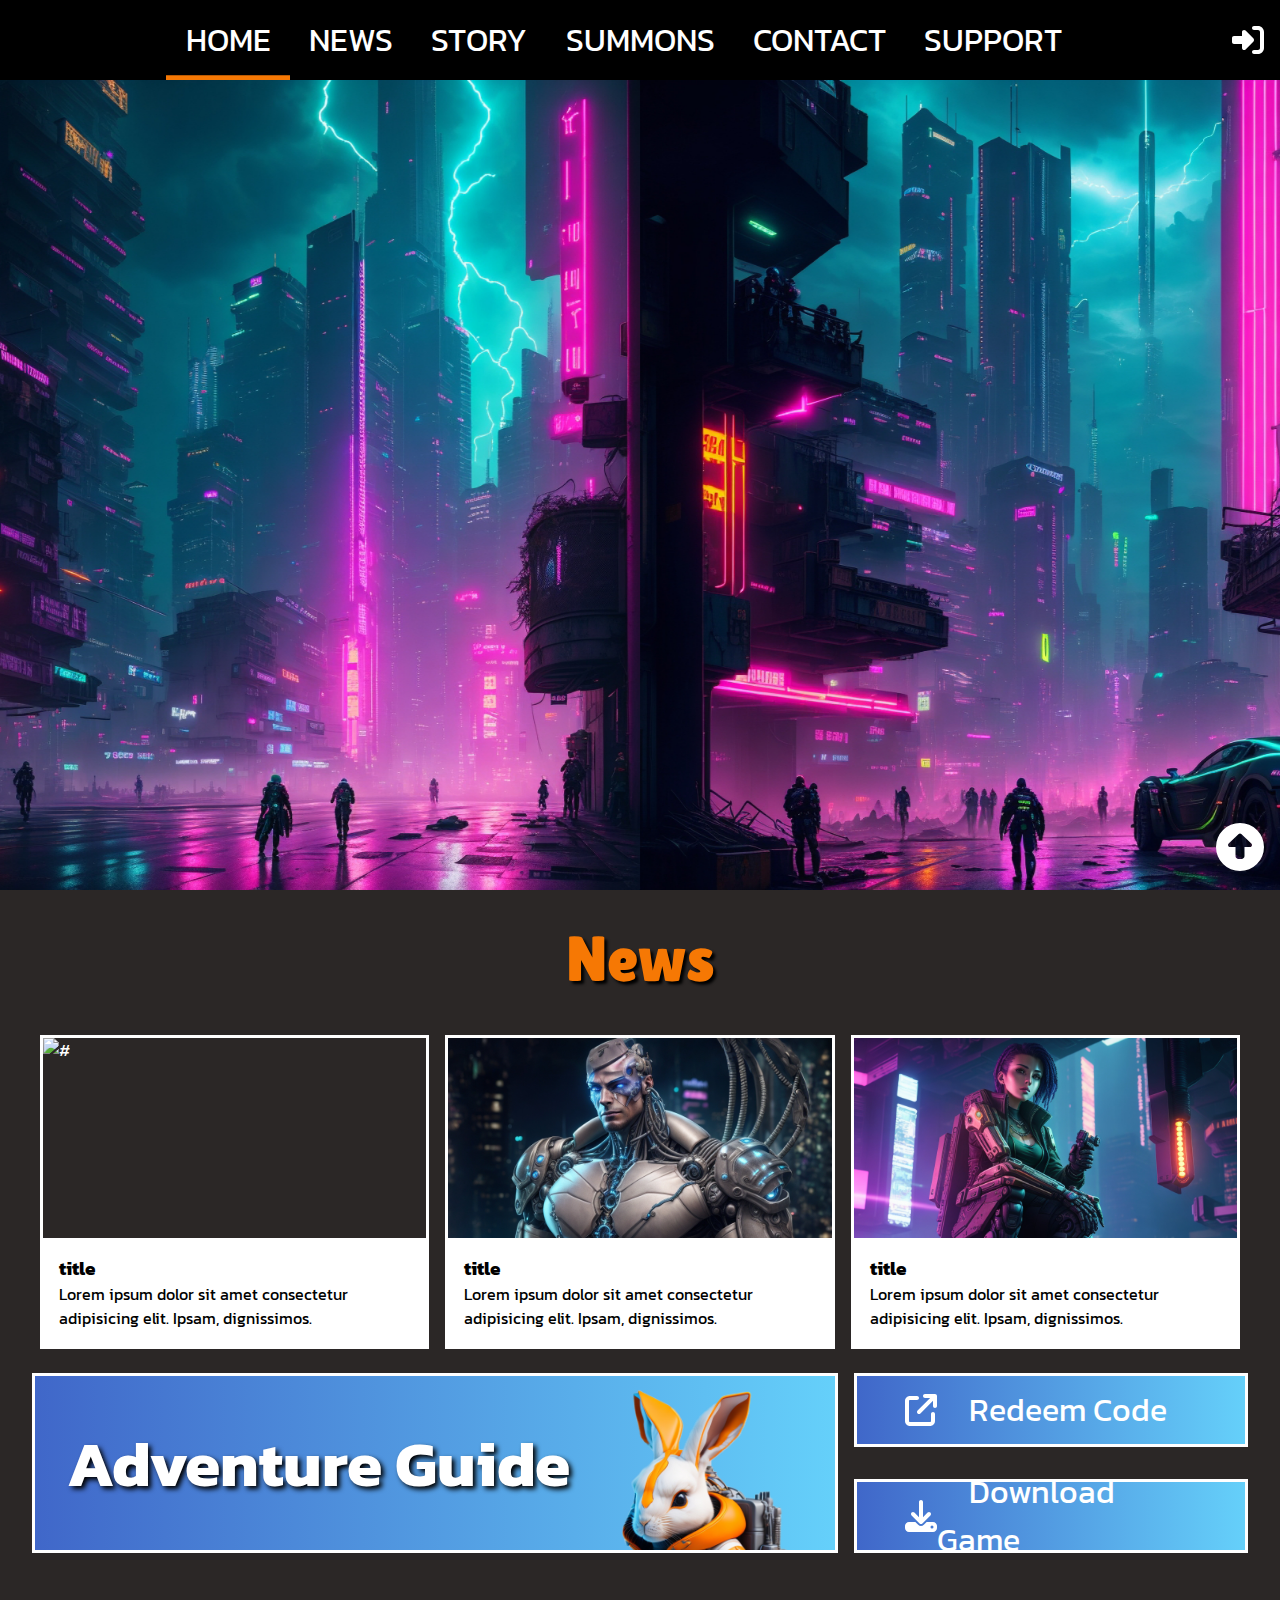
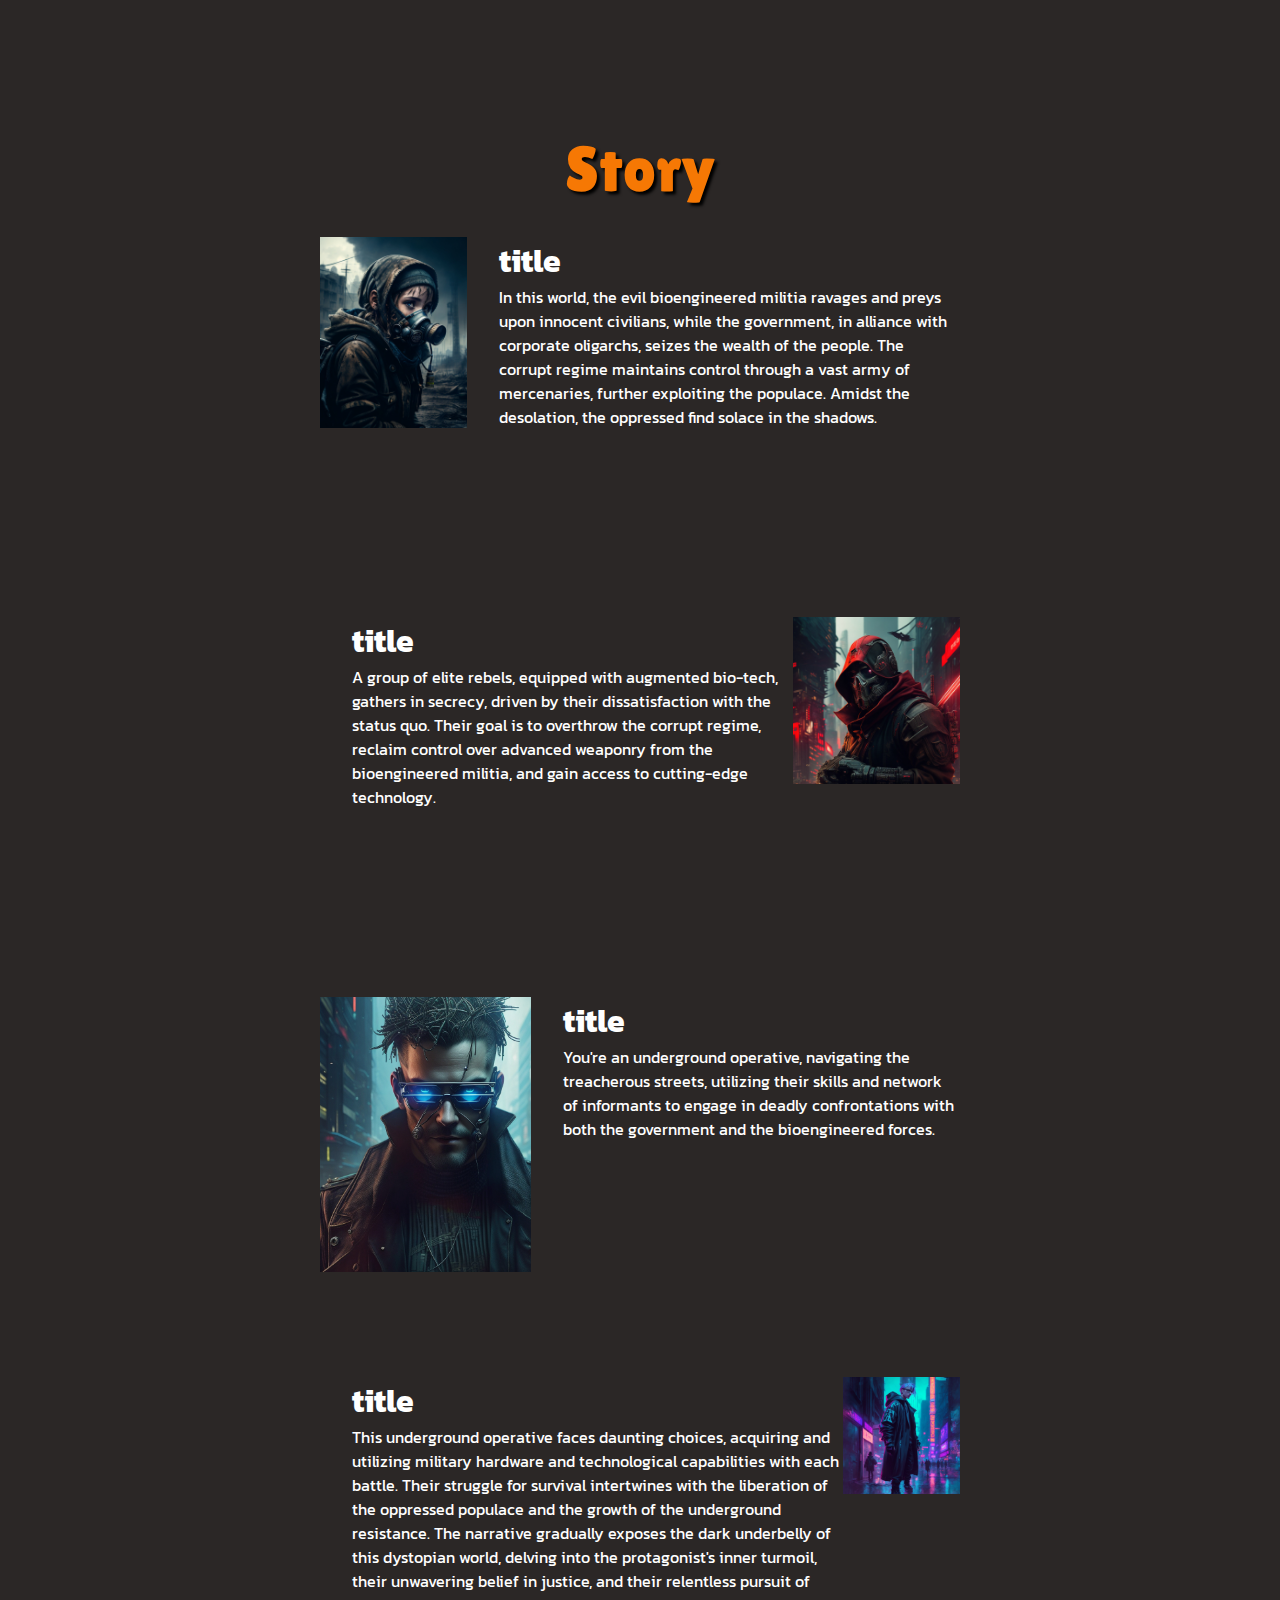
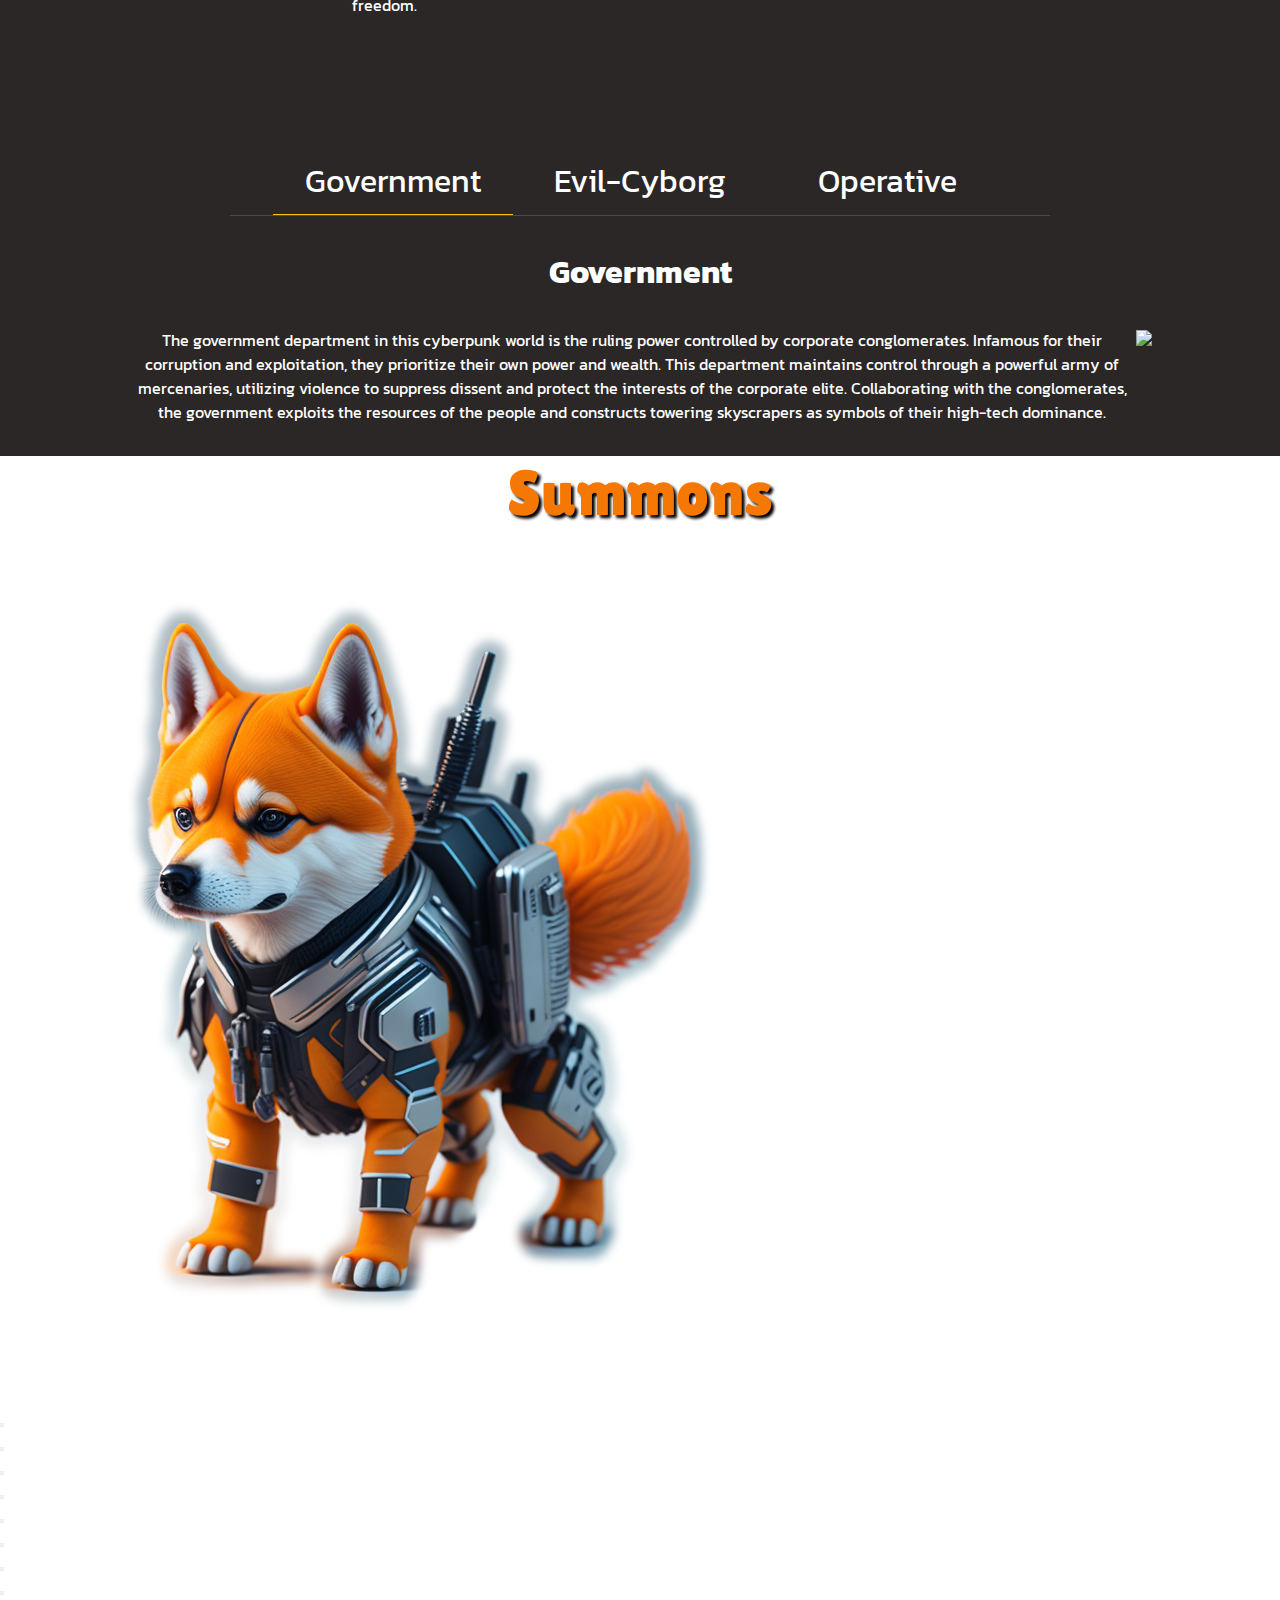
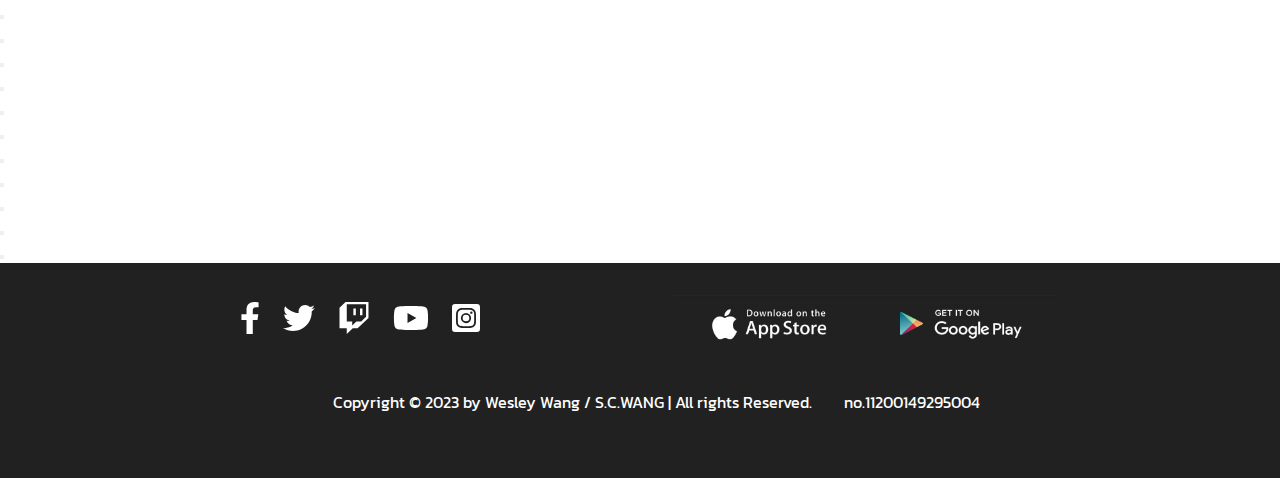
==== commit dcae26de: "update js part historyContent loginbox" ====
--- a/index.html
+++ b/index.html
@@ -29,20 +29,11 @@
             <li><a href="contact.html">CONTACT</a> </li>
             <li><a href="support.html">SUPPORT</a></li>
         </ul>
-        <a href=""><i class="fa-solid fa-right-to-bracket user"></i></a>
+        <button id="loginBtn"><i class="fa-solid fa-right-to-bracket user" ></i></button>
         <a href="#" id="uptotop"><i class="fa-solid fa-circle-up" ></i></a>
-    </header>
-
-    <section id="home">
-        <div id="bannerFilter" class="animate__animated">
-        </div>
-        <div id="banner"></div>
-        <div id="bannerBtn"> PLay Now 
-            <i class="fa-solid fa-sort-down"></i>
-        </div>
         <form class="login">
             <h1>Login</h1>
-            <a class="closeBtn" href=""><i class="fa-solid fa-xmark"></i></a>
+            <button id="closeBtn"><i class="fa-solid fa-xmark"></i></button>
             <div class="wrap">
                 <i class="fa-solid fa-user"></i>
                 <input type="text" placeholder="Username" >
@@ -56,6 +47,15 @@
                 <button type="submit">Submit</button>
             </p>
         </form>
+    </header>
+
+    <section id="home">
+        <div id="bannerFilter" class="animate__animated">
+        </div>
+        <div id="banner"></div>
+        <div id="bannerBtn"> PLay Now 
+            <i class="fa-solid fa-sort-down"></i>
+        </div>
     </section>
 
     <section id="news">
@@ -145,25 +145,25 @@
 
         <div class="history">
             <div class="btnRow">
-                <a ref="#" class="btnRowActive">Government</a>
-                <a ref="#">Evil-Cyborg</a>
-                <a ref="#">Operative</a>
-            </div>
-            <div class="historyContent" id="government">
+                <a ref="#" class="btnRowActive" id="government">Government</a>
+                <a ref="#" id="cyborg">Evil-Cyborg</a>
+                <a ref="#" id="operative">Operative</a>
+            </div>
+            <div class="historyContent" id="government-Con" > 
                 <h1>Government</h1>
                 <div class="wrap">
                     <div class="historyTxt">The government department in this cyberpunk world is the ruling power controlled by corporate conglomerates. Infamous for their corruption and exploitation, they prioritize their own power and wealth. This department maintains control through a powerful army of mercenaries, utilizing violence to suppress dissent and protect the interests of the corporate elite. Collaborating with the conglomerates, the government exploits the resources of the people and constructs towering skyscrapers as symbols of their high-tech dominance.</div>
                     <div class="historyPic"><img src="https://picsum.photos/300/200/?random=10"></div>
                 </div>
             </div>
-            <div class="historyContent" id="Cyborg">
+            <div class="historyContent" id="Cyborg-Con">
                 <h1>Evil-Cyborg</h1>
                 <div class="wrap">
                     <div class="historyTxt">The evil bioengineered beings are one of the threats in this cyberpunk world. Created through scientific experiments and biological engineering, they possess superhuman strength and horrifying biological modifications. These bioengineered beings exhibit ruthless combat capabilities and an immortal resilience, with the potential for evolutionary advancements. Deployed within the city, their mission is to ravage, kill, and abduct civilians, serving the interests of the government and corporate conglomerates. These bioengineered beings are highly dangerous and merciless, instilling fear and despair among the populace.</div>
                     <div class="historyPic"><img src="https://picsum.photos/300/200/?random=10"></div>
                 </div>
             </div>
-            <div class="historyContent" id="operative">
+            <div class="historyContent" id="operative-Con">
                 <h1>Operative</h1>
                 <div class="wrap">
                     <div class="historyTxt">The underground operatives are one of the elite organizations that resist the tyrannical regime. They are highly trained and physically enhanced members of a secret special forces unit, possessing exceptional combat skills and intelligence-gathering capabilities. Equipped with advanced technology and cutting-edge weapons, the underground operatives carry out covert operations deep within enemy territory, including raids, sabotage, and liberation of oppressed areas. Their objective is to overthrow the corrupt regime, reclaim control from the evil bioengineered militia, and fight for freedom and justice for the exploited populace. Operating in the shadows, the underground operatives selflessly sacrifice personal interests to protect the vulnerable and strive for equality.</div>
--- a/css/style.css
+++ b/css/style.css
@@ -80,7 +80,12 @@
 header .navbarActive {
   box-shadow: inset 0 -0.3rem var(--main-color);
 }
-header .user {
+header button {
+  background-color: transparent;
+  border: none;
+  cursor: pointer;
+}
+header button .user {
   font-size: 2rem;
 }
 
@@ -128,18 +133,19 @@
 }
 
 form.login {
-  display: flex;
+  display: none;
   justify-content: center;
   align-items: center;
   flex-direction: column;
   border-radius: 1rem;
+  border: white 2px solid;
   overflow: hidden;
   position: absolute;
   background-color: var(--bg-color);
   font-size: 1rem;
   width: 25%;
   left: 50%;
-  top: 50%;
+  top: 500%;
   transform: translate(-50%, -50%);
   z-index: 999;
 }
@@ -151,10 +157,14 @@
   margin-bottom: 1rem;
   padding: 0.5rem 0;
 }
-form.login .closeBtn {
-  position: absolute;
-  right: 1rem;
-  top: 1rem;
+form.login #closeBtn {
+  position: absolute;
+  font-size: 2rem;
+  right: -0.5rem;
+  top: -0.5rem;
+  background-color: transparent;
+  border: none;
+  cursor: pointer;
 }
 form.login input {
   height: 2rem;
--- a/css/story.css
+++ b/css/story.css
@@ -54,8 +54,12 @@
 }
 section#story .history .historyContent {
   margin-top: 2rem;
+  display: none;
 }
 section#story .history .historyContent .wrap {
   display: flex;
   margin-top: 2rem;
+}
+section#story .history #government-Con {
+  display: block;
 }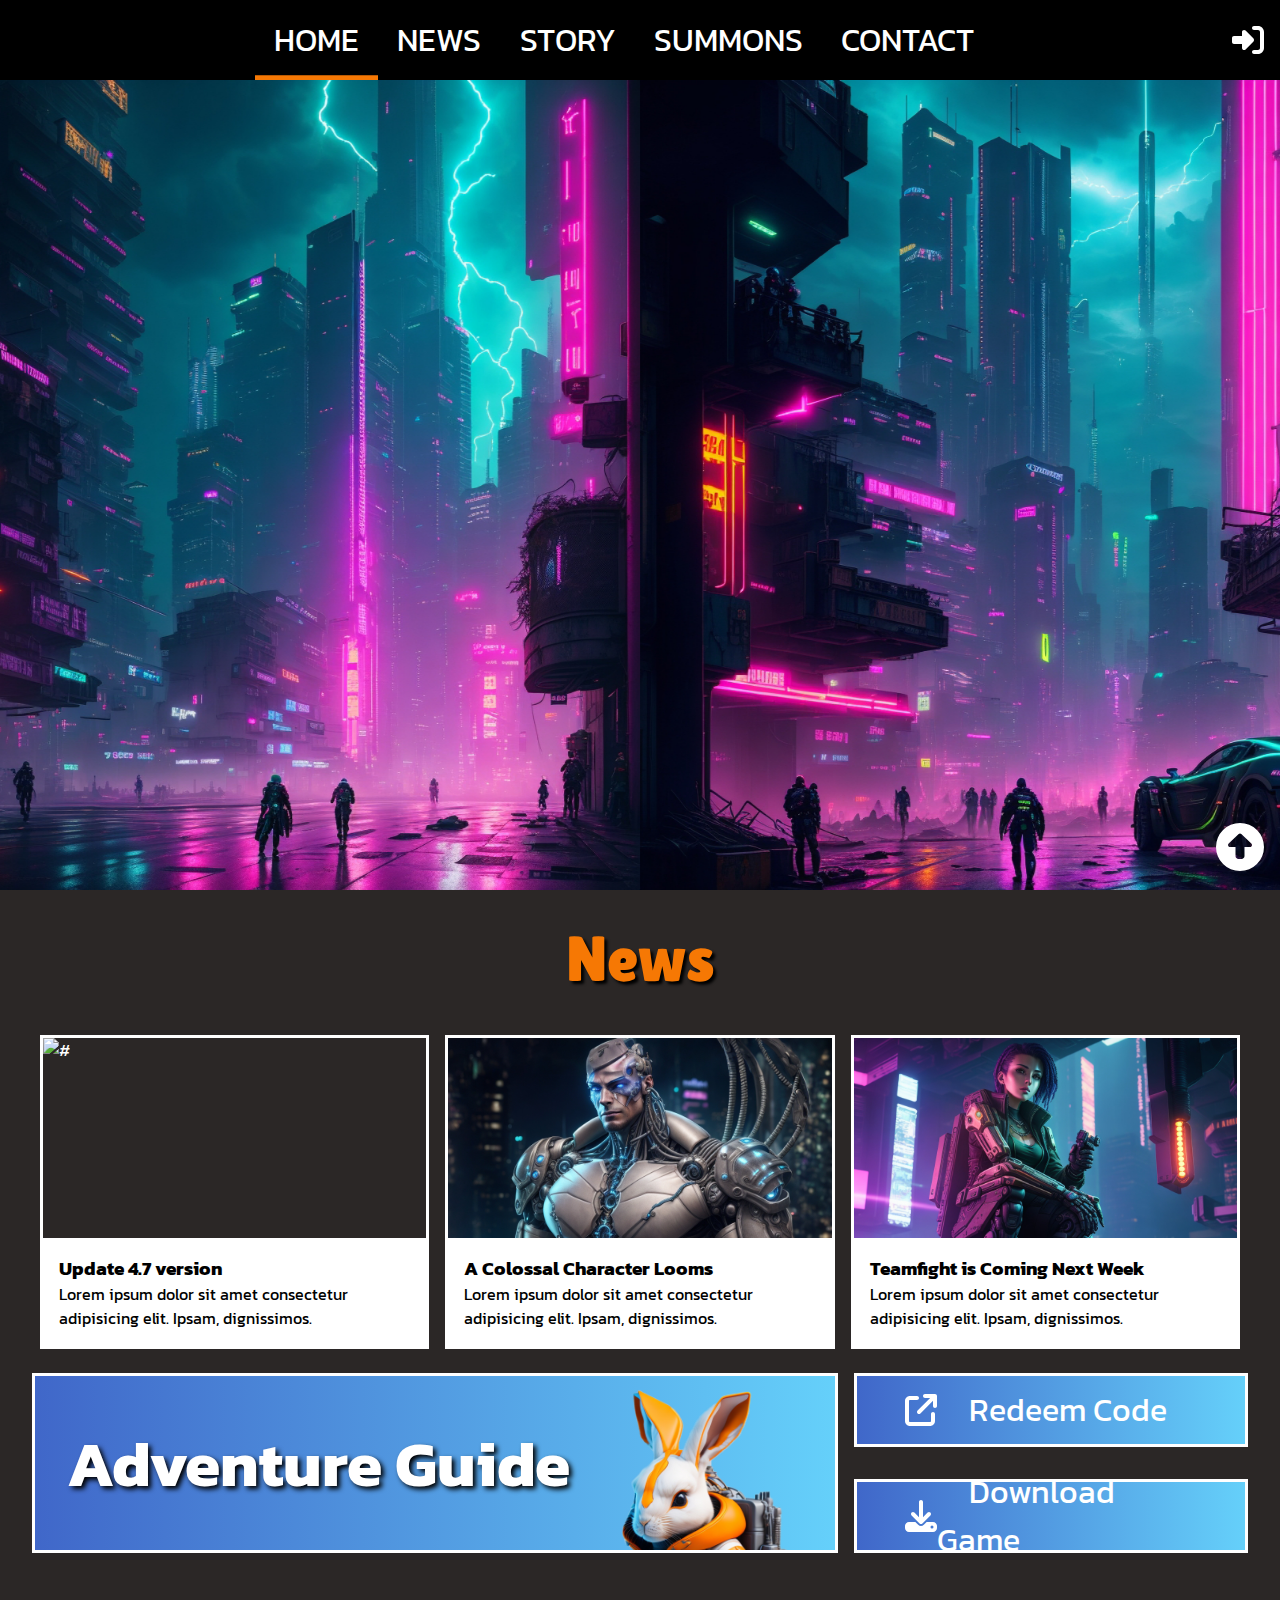
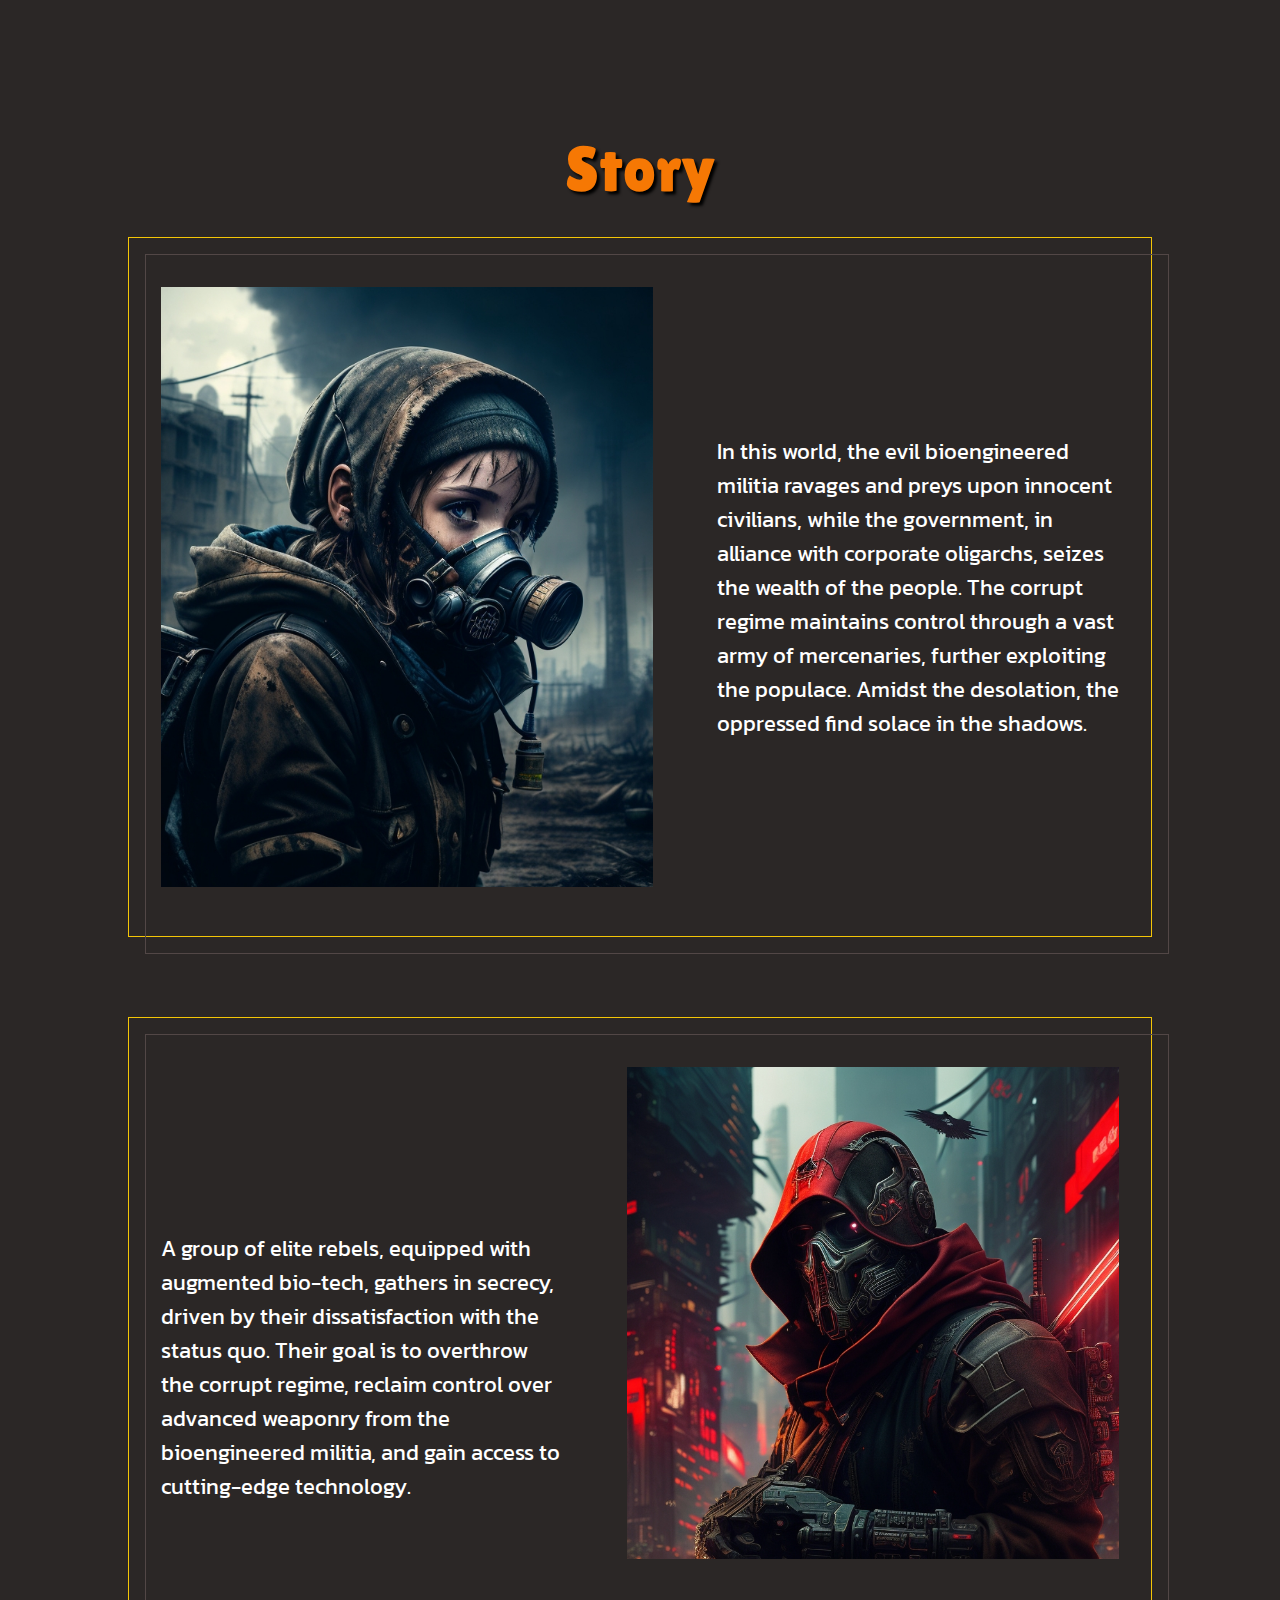
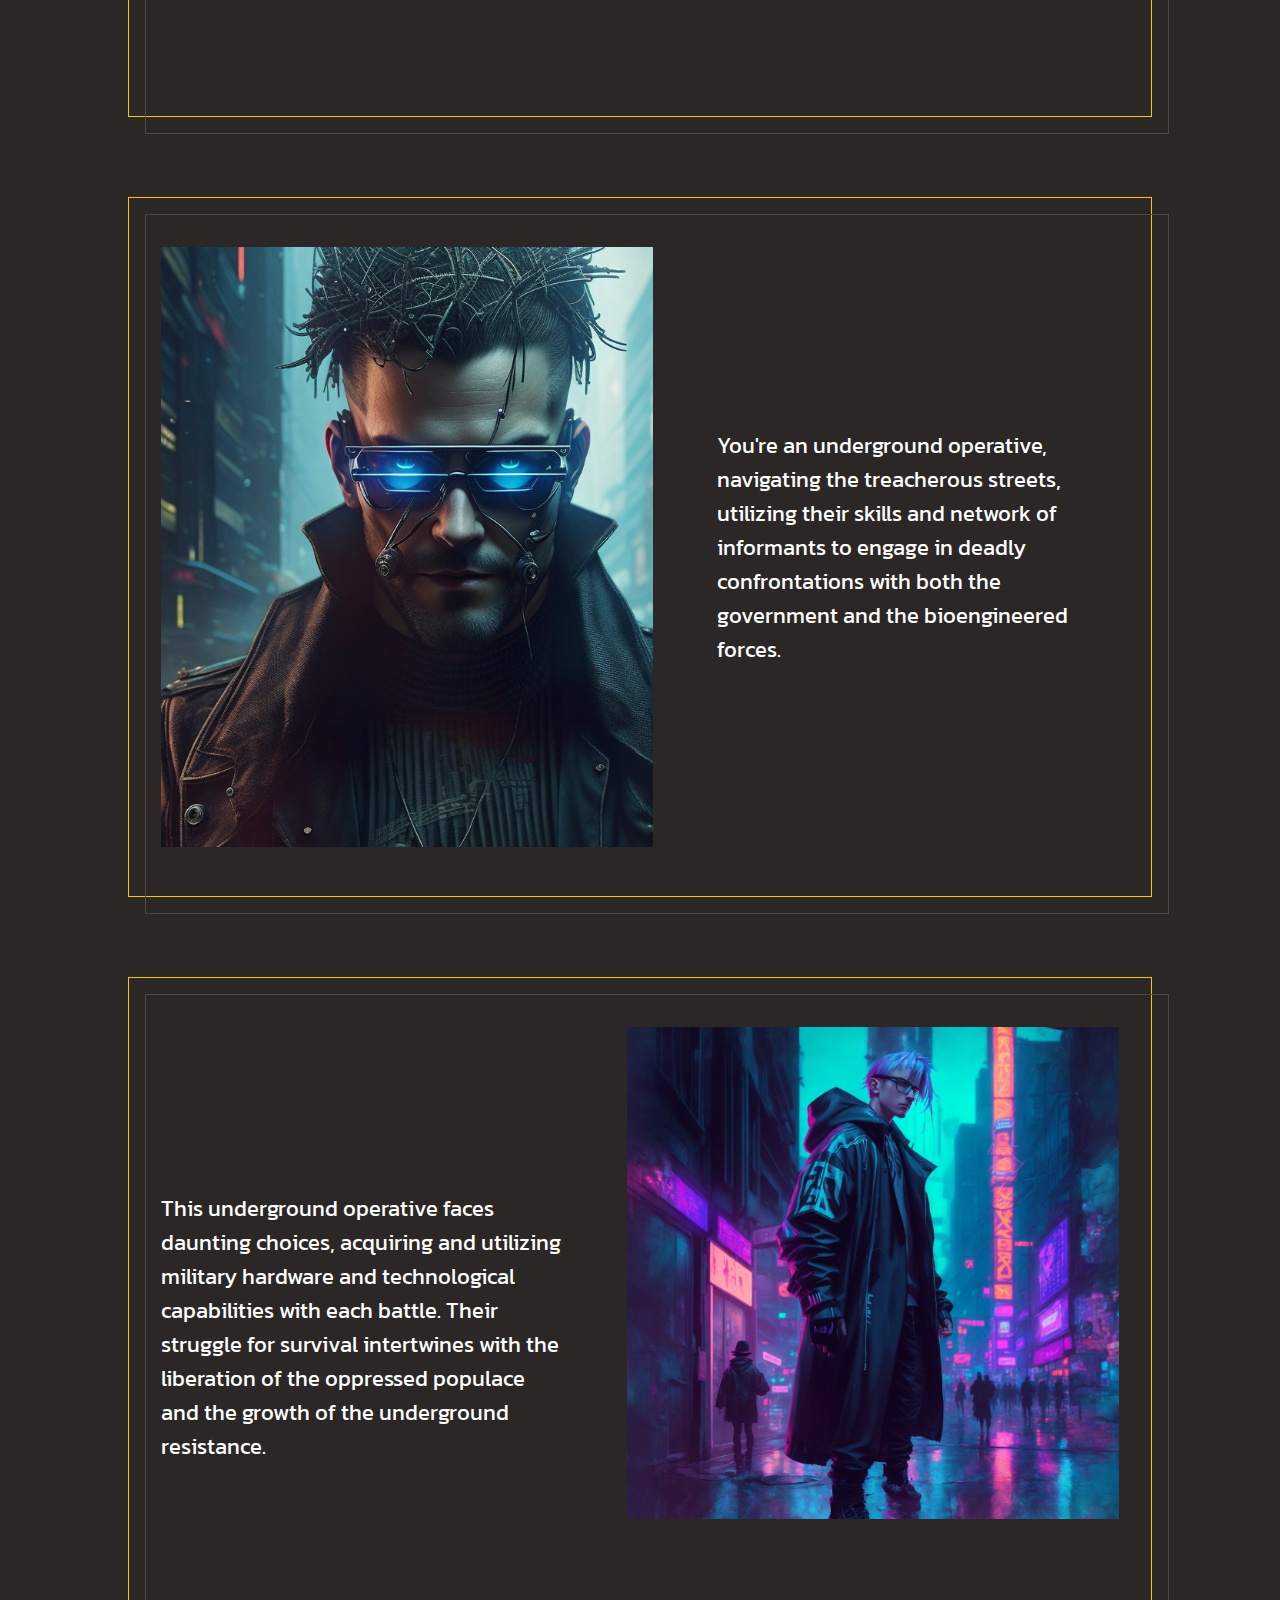
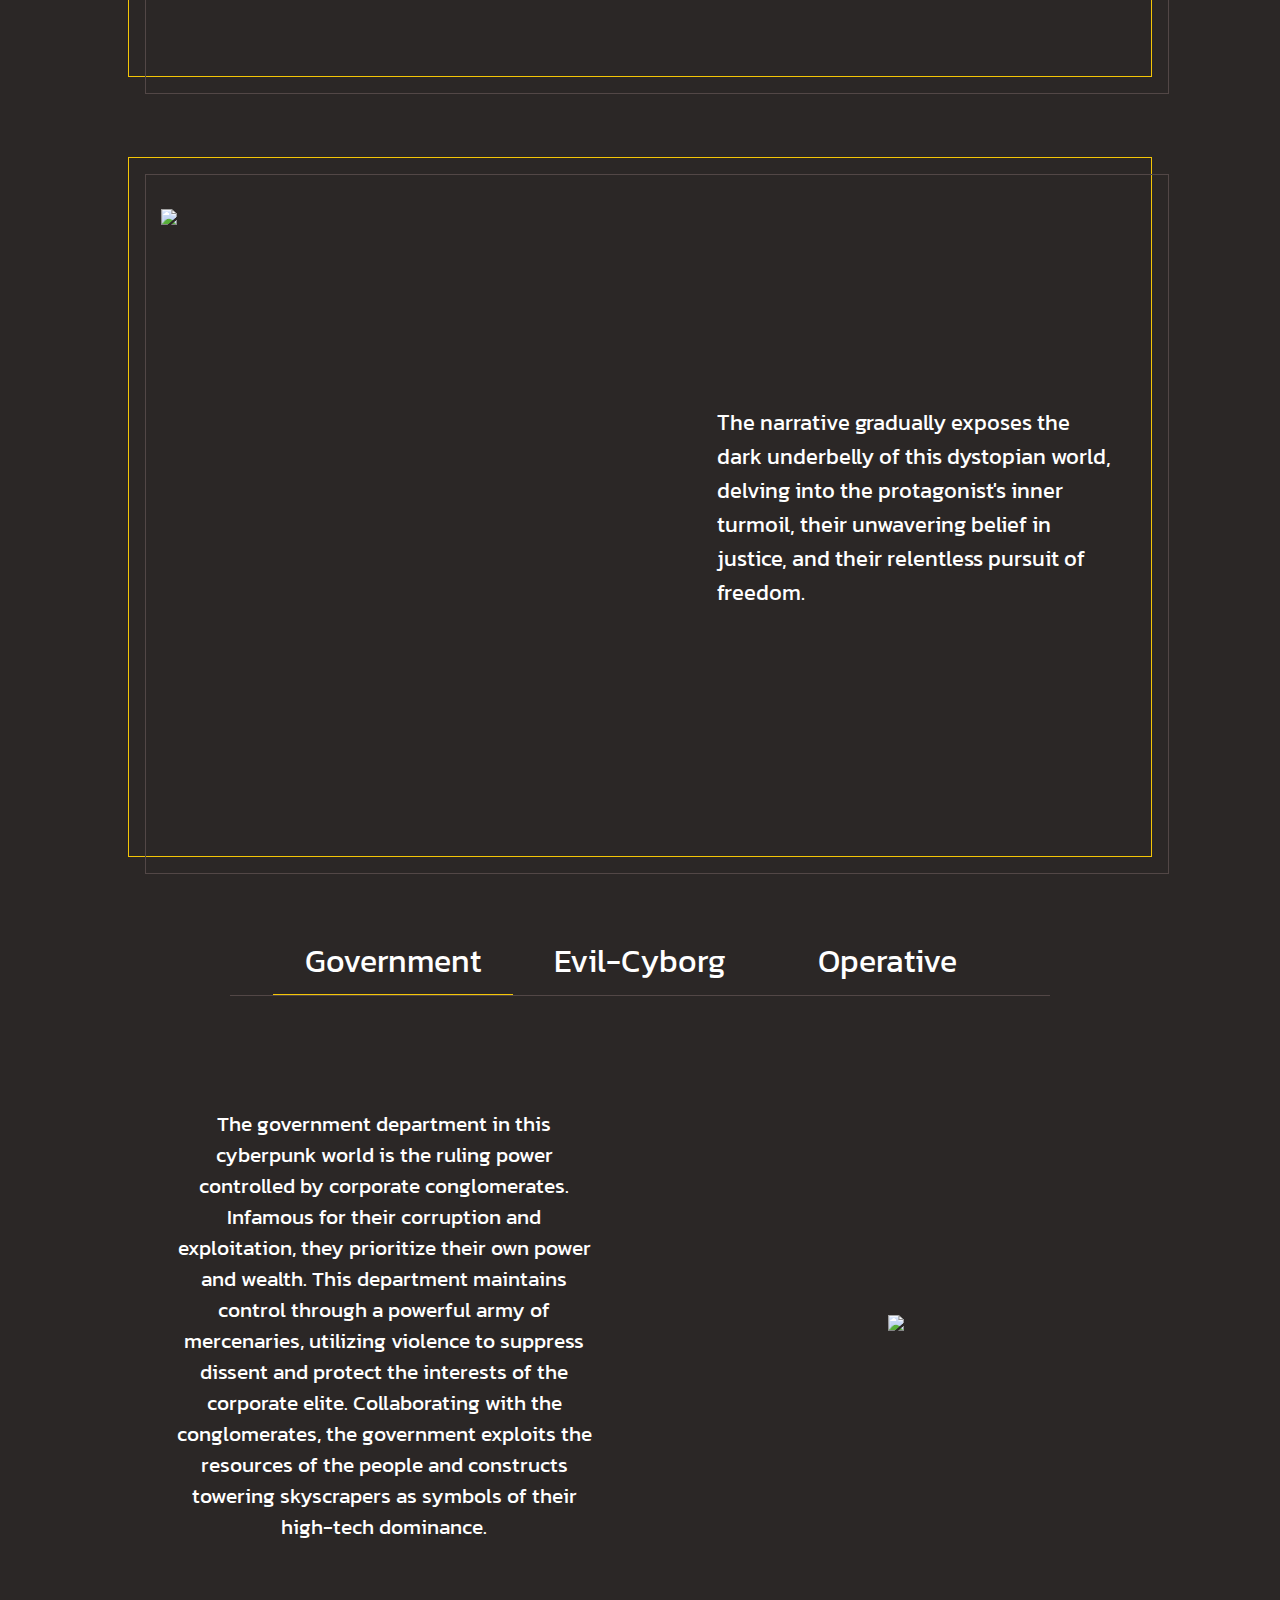
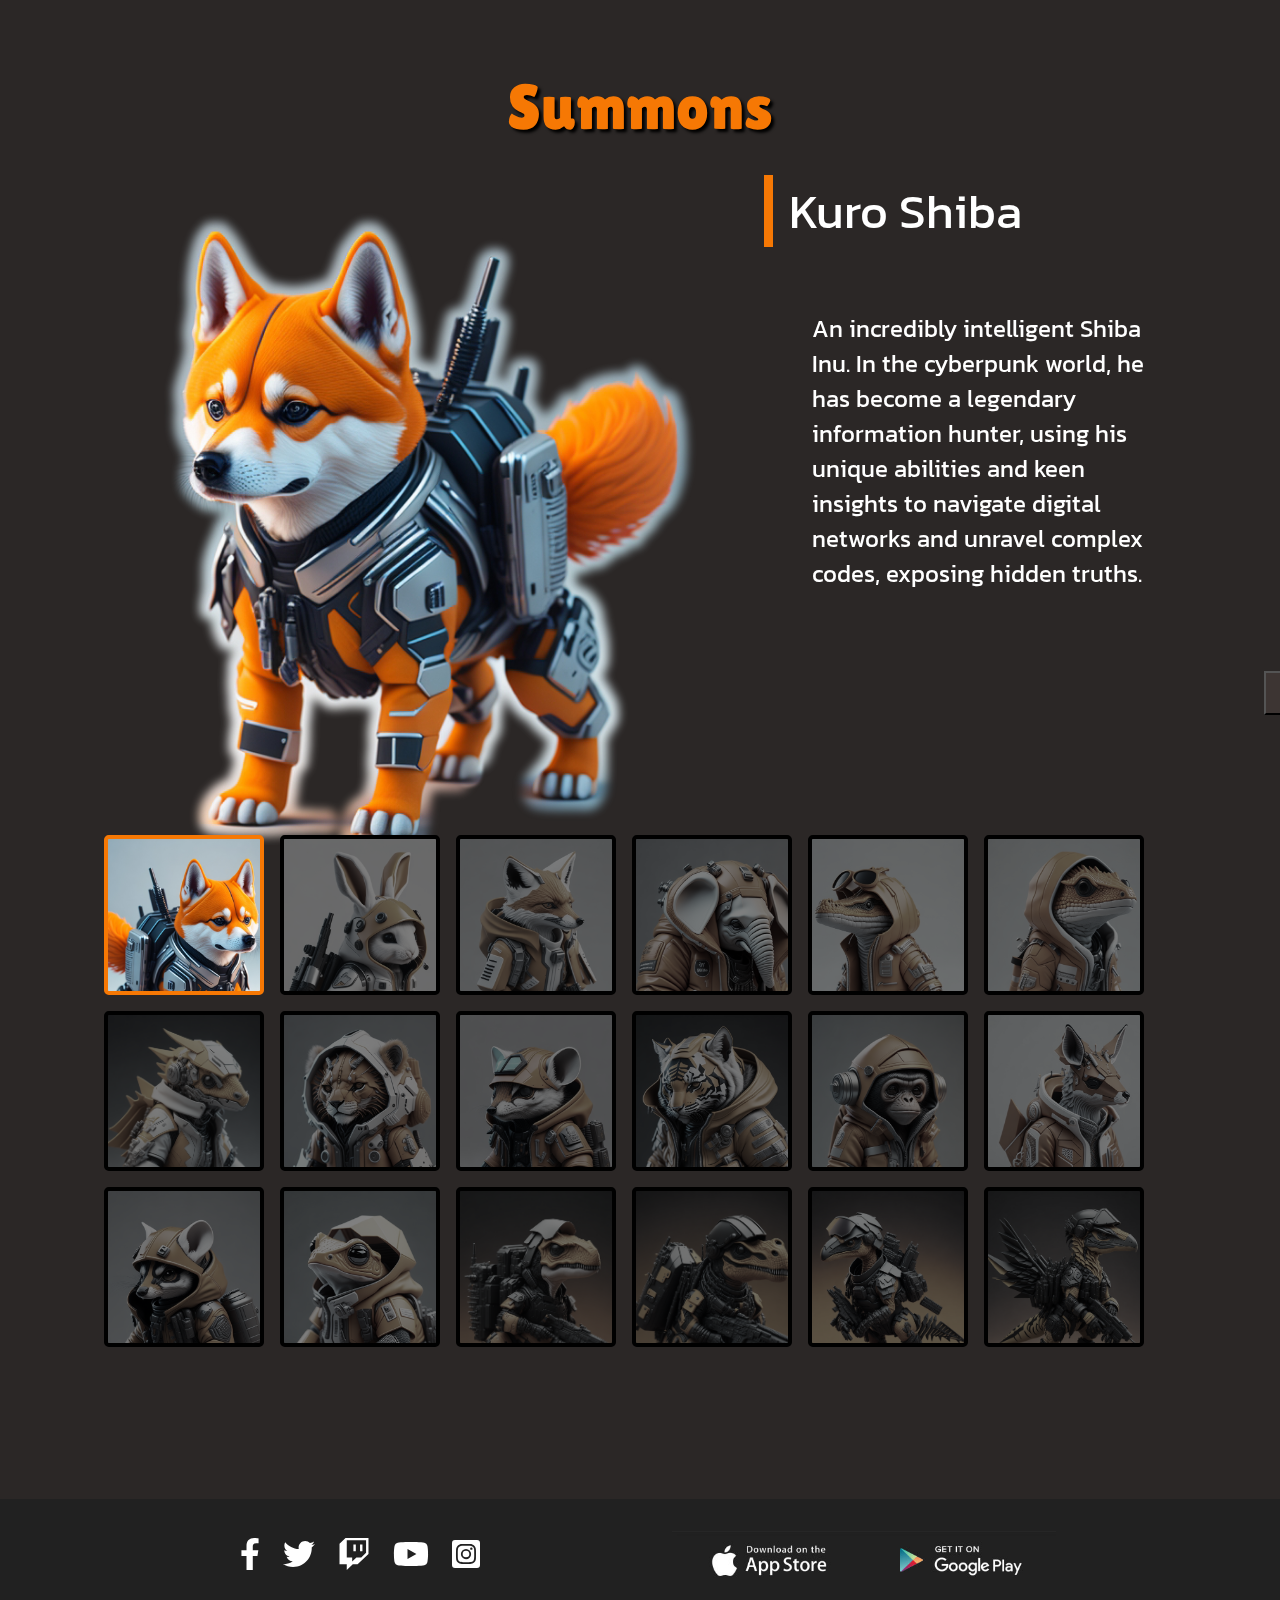
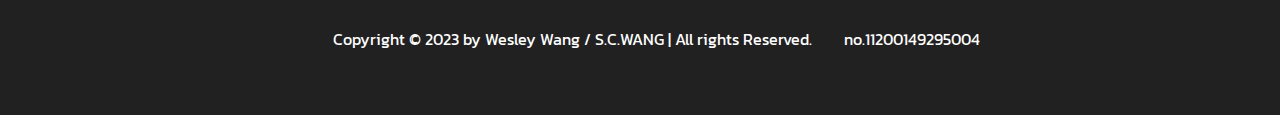
==== commit 0748848b: "add nav" ====
--- a/index.html
+++ b/index.html
@@ -23,11 +23,10 @@
         </div>
         <ul id="navbar">
             <li><a href="index.html#home" class="navbarActive">HOME</a></li>
-            <li><a href="index.html#news">NEWS</a></li>
-            <li><a href="index.html#story">STORY</a></li>
-            <li><a href="index.html#Summons">SUMMONS</a></li>
+            <li><a id="navNews" href="index.html#news">NEWS</a></li>
+            <li><a id="navStory"href="index.html#story">STORY</a></li>
+            <li><a id="navSummons"href="index.html#Summons">SUMMONS</a></li>
             <li><a href="contact.html">CONTACT</a> </li>
-            <li><a href="support.html">SUPPORT</a></li>
         </ul>
         <button id="loginBtn"><i class="fa-solid fa-right-to-bracket user" ></i></button>
         <a href="#" id="uptotop"><i class="fa-solid fa-circle-up" ></i></a>
@@ -66,7 +65,7 @@
                     <img src="./images/news/news01.jpg" alt="#">
                 </div>
                 <div class="card-body">
-                    <h3>title</h3>
+                    <h3>Update 4.7 version</h3>
                     <p class="card-text">Lorem ipsum dolor sit amet consectetur adipisicing elit. Ipsam, dignissimos.</p>
                 </div>
             </div>
@@ -75,7 +74,7 @@
                     <img src="./images/news/news02.jpg" alt="#">
                 </div>
                 <div class="card-body">
-                    <h3>title</h3>
+                    <h3>A Colossal Character Looms</h3>
                     <p class="card-text">Lorem ipsum dolor sit amet consectetur adipisicing elit. Ipsam, dignissimos.</p>
                 </div>
             </div>
@@ -84,7 +83,7 @@
                     <img src="./images/news/news03.jpg" alt="#">
                 </div>
                 <div class="card-body">
-                    <h3>title</h3>
+                    <h3>Teamfight is Coming Next Week</h3>
                     <p class="card-text">Lorem ipsum dolor sit amet consectetur adipisicing elit. Ipsam, dignissimos.</p>
                 </div>
             </div>
@@ -106,12 +105,12 @@
 
     <section id="story">
         <h1 class="title">Story</h1>
+        <!-- <div class="borderDec"></div> -->
         <div class="storyItem">
             <div class="storyPic">
                 <img src="./images/story/story05.jpg">
             </div>
             <div class="storyTxt">
-                <h1>title</h1>
                 <p>In this world, the evil bioengineered militia ravages and preys upon innocent civilians, while the government, in alliance with corporate oligarchs, seizes the wealth of the people. The corrupt regime maintains control through a vast army of mercenaries, further exploiting the populace. Amidst the desolation, the oppressed find solace in the shadows.</p>
             </div>
         </div>
@@ -120,7 +119,6 @@
                 <img src="./images/story/story11.jpg">
             </div>
             <div class="storyTxt">
-                <h1>title</h1>
                 <p>A group of elite rebels, equipped with augmented bio-tech, gathers in secrecy, driven by their dissatisfaction with the status quo. Their goal is to overthrow the corrupt regime, reclaim control over advanced weaponry from the bioengineered militia, and gain access to cutting-edge technology. </p>
             </div>
         </div>
@@ -129,7 +127,6 @@
                 <img src="./images/story/story08.jpg">
             </div>
             <div class="storyTxt">
-                <h1>title</h1>
                 <p>You're an underground operative, navigating the treacherous streets, utilizing their skills and network of informants to engage in deadly confrontations with both the government and the bioengineered forces.</p>
             </div>
         </div>
@@ -138,36 +135,43 @@
                 <img src="./images/story/story02.jpg">
             </div>
             <div class="storyTxt">
-                <h1>title</h1>
-                <p>This underground operative faces daunting choices, acquiring and utilizing military hardware and technological capabilities with each battle. Their struggle for survival intertwines with the liberation of the oppressed populace and the growth of the underground resistance. The narrative gradually exposes the dark underbelly of this dystopian world, delving into the protagonist's inner turmoil, their unwavering belief in justice, and their relentless pursuit of freedom.</p>
+                <p>This underground operative faces daunting choices, acquiring and utilizing military hardware and technological capabilities with each battle. Their struggle for survival intertwines with the liberation of the oppressed populace and the growth of the underground resistance. </p>
+            </div>
+        </div>
+        <div class="storyItem">
+            <div class="storyPic">
+                <img src="./images/story/story13.jpg">
+            </div>
+            <div class="storyTxt">
+                <p>The narrative gradually exposes the dark underbelly of this dystopian world, delving into the protagonist's inner turmoil, their unwavering belief in justice, and their relentless pursuit of freedom.</p>
             </div>
         </div>
 
         <div class="history">
             <div class="btnRow">
-                <a ref="#" class="btnRowActive" id="government">Government</a>
-                <a ref="#" id="cyborg">Evil-Cyborg</a>
-                <a ref="#" id="operative">Operative</a>
+                <a class="btnRowActive" id="government">Government</a>
+                <a id="cyborg">Evil-Cyborg</a>
+                <a id="operative">Operative</a>
             </div>
             <div class="historyContent" id="government-Con" > 
-                <h1>Government</h1>
+                <!-- <h1>Government</h1> -->
                 <div class="wrap">
                     <div class="historyTxt">The government department in this cyberpunk world is the ruling power controlled by corporate conglomerates. Infamous for their corruption and exploitation, they prioritize their own power and wealth. This department maintains control through a powerful army of mercenaries, utilizing violence to suppress dissent and protect the interests of the corporate elite. Collaborating with the conglomerates, the government exploits the resources of the people and constructs towering skyscrapers as symbols of their high-tech dominance.</div>
-                    <div class="historyPic"><img src="https://picsum.photos/300/200/?random=10"></div>
+                    <div class="historyPic"><img src="./images/story/Government.png"></div>
                 </div>
             </div>
             <div class="historyContent" id="Cyborg-Con">
-                <h1>Evil-Cyborg</h1>
+                <!-- <h1>Evil-Cyborg</h1> -->
                 <div class="wrap">
                     <div class="historyTxt">The evil bioengineered beings are one of the threats in this cyberpunk world. Created through scientific experiments and biological engineering, they possess superhuman strength and horrifying biological modifications. These bioengineered beings exhibit ruthless combat capabilities and an immortal resilience, with the potential for evolutionary advancements. Deployed within the city, their mission is to ravage, kill, and abduct civilians, serving the interests of the government and corporate conglomerates. These bioengineered beings are highly dangerous and merciless, instilling fear and despair among the populace.</div>
-                    <div class="historyPic"><img src="https://picsum.photos/300/200/?random=10"></div>
+                    <div class="historyPic"><img src="./images/story/Cyborg.png"></div>
                 </div>
             </div>
             <div class="historyContent" id="operative-Con">
-                <h1>Operative</h1>
+                <!-- <h1>Operative</h1> -->
                 <div class="wrap">
                     <div class="historyTxt">The underground operatives are one of the elite organizations that resist the tyrannical regime. They are highly trained and physically enhanced members of a secret special forces unit, possessing exceptional combat skills and intelligence-gathering capabilities. Equipped with advanced technology and cutting-edge weapons, the underground operatives carry out covert operations deep within enemy territory, including raids, sabotage, and liberation of oppressed areas. Their objective is to overthrow the corrupt regime, reclaim control from the evil bioengineered militia, and fight for freedom and justice for the exploited populace. Operating in the shadows, the underground operatives selflessly sacrifice personal interests to protect the vulnerable and strive for equality.</div>
-                    <div class="historyPic"><img src="https://picsum.photos/300/200/?random=10"></div>
+                    <div class="historyPic"><img src="./images/story/Operative.png"></div>
                 </div>
             </div>
         </div>
--- a/css/story.css
+++ b/css/story.css
@@ -5,27 +5,57 @@
   align-items: center;
   flex-direction: column;
   padding: 2rem 0;
+  position: relative;
 }
 section#story .storyItem {
-  width: 50%;
+  width: 80%;
+  height: 700px;
   display: flex;
   margin-bottom: 5rem;
+  justify-content: center;
+  align-items: center;
+  position: relative;
+  border: 1px solid var(--main2-color);
+  position: relative;
 }
 section#story .storyItem:nth-child(odd) {
   flex-direction: row-reverse;
 }
+section#story .storyItem::after {
+  content: "";
+  display: block;
+  width: 100%;
+  height: 100%;
+  border: 1px solid var(--borderB-color);
+  position: absolute;
+  top: 1rem;
+  left: 1rem;
+}
 section#story .storyItem .storyTxt {
+  position: relative;
+  width: 80%;
   margin-left: 2rem;
+  font-size: 1.4rem;
+  margin: 0 2rem;
 }
 section#story .storyItem .storyPic {
-  width: 800px;
-  height: 300px;
+  width: 1000px;
+  height: 600px;
   overflow: hidden;
+  margin: 0 2rem;
 }
 section#story .storyItem .storyPic img {
   width: 100%;
   background-position: center;
   background-size: cover;
+}
+section#story .borderDec {
+  position: absolute;
+  width: 50%;
+  height: 50%;
+  border: 1px solid var(--main2-color);
+  z-index: 999;
+  top: 7rem;
 }
 section#story .history {
   display: flex;
@@ -59,6 +89,21 @@
 section#story .history .historyContent .wrap {
   display: flex;
   margin-top: 2rem;
+  justify-content: center;
+  align-items: center;
+}
+section#story .history .historyContent .wrap .historyTxt {
+  width: 50%;
+  font-size: 1.3rem;
+  padding: 3rem;
+}
+section#story .history .historyContent .wrap .historyPic {
+  width: 50%;
+}
+section#story .history .historyContent .wrap .historyPic img {
+  width: 100%;
+  background-position: center;
+  background-size: cover;
 }
 section#story .history #government-Con {
   display: block;
--- a/css/Summons.css
+++ b/css/Summons.css
@@ -0,0 +1,152 @@
+section#Summons {
+  background-color: var(--bg-color);
+  width: 100%;
+  display: flex;
+  flex-direction: column;
+  justify-content: center;
+  align-items: center;
+  padding: 3rem 0;
+}
+section#Summons .content .wrap {
+  display: flex;
+  padding: 0 3rem;
+}
+section#Summons .content .wrap #contentTxt {
+  width: 60%;
+  position: relative;
+  display: flex;
+  flex-direction: column;
+  justify-content: end;
+  gap: 3rem;
+}
+section#Summons .content .wrap #contentTxt #animalName {
+  font-size: 3rem;
+  margin: 0 1rem;
+  border-left: 0.6rem solid var(--main-color);
+  padding-left: 1rem;
+}
+section#Summons .content .wrap #contentTxt #animalStory {
+  font-size: 1.5rem;
+  margin: 1rem;
+}
+section#Summons .content .wrap #contentTxt .more {
+  width: 10rem;
+  height: 2.8rem;
+  margin: 1rem;
+  position: relative;
+  left: 500px;
+  font-weight: bolder;
+  background-color: var(--btn-color);
+}
+section#Summons .content .wrap #contentTxt .more::before {
+  content: "More";
+  color: var(--main-color);
+  font-size: 1.3rem;
+}
+section#Summons .content .wrap #contentPic {
+  width: 60%;
+  height: 55vh;
+  text-align: center;
+}
+section#Summons .content .wrap #contentPic img {
+  width: 700px;
+  background-size: cover;
+  background-position: center center;
+}
+section#Summons .btnGroup {
+  display: flex;
+  margin: 5rem 0;
+  flex-wrap: wrap;
+  margin: 6rem;
+}
+section#Summons .btnGroup .btn {
+  width: 160px;
+  height: 160px;
+  background-size: 160%;
+  background-position: center top;
+  border: 0.3rem solid black;
+  border-radius: 0.3rem;
+  filter: grayscale(80%) brightness(0.5);
+  margin: 0.5rem;
+}
+section#Summons .btnGroup .btn:hover {
+  border: 0.3rem solid var(--main-color);
+  filter: brightness(1) grayscale(0%);
+  transform: scale(1.15);
+}
+section#Summons .btnGroup .btnActive {
+  border: 0.3rem solid var(--main-color);
+  filter: brightness(1) grayscale(0%);
+}
+
+section .btnGroup li:nth-child(1) .btn {
+  background-image: url("../images/cyberanimal/cyberanimal01.jpg");
+}
+
+section .btnGroup li:nth-child(2) .btn {
+  background-image: url("../images/cyberanimal/cyberanimal02.jpg");
+}
+
+section .btnGroup li:nth-child(3) .btn {
+  background-image: url("../images/cyberanimal/cyberanimal03.jpg");
+}
+
+section .btnGroup li:nth-child(4) .btn {
+  background-image: url("../images/cyberanimal/cyberanimal04.jpg");
+}
+
+section .btnGroup li:nth-child(5) .btn {
+  background-image: url("../images/cyberanimal/cyberanimal05.jpg");
+}
+
+section .btnGroup li:nth-child(6) .btn {
+  background-image: url("../images/cyberanimal/cyberanimal06.jpg");
+}
+
+section .btnGroup li:nth-child(7) .btn {
+  background-image: url("../images/cyberanimal/cyberanimal07.jpg");
+}
+
+section .btnGroup li:nth-child(8) .btn {
+  background-image: url("../images/cyberanimal/cyberanimal08.jpg");
+}
+
+section .btnGroup li:nth-child(9) .btn {
+  background-image: url("../images/cyberanimal/cyberanimal09.jpg");
+}
+
+section .btnGroup li:nth-child(10) .btn {
+  background-image: url("../images/cyberanimal/cyberanimal10.jpg");
+}
+
+section .btnGroup li:nth-child(11) .btn {
+  background-image: url("../images/cyberanimal/cyberanimal11.jpg");
+}
+
+section .btnGroup li:nth-child(12) .btn {
+  background-image: url("../images/cyberanimal/cyberanimal12.jpg");
+}
+
+section .btnGroup li:nth-child(13) .btn {
+  background-image: url("../images/cyberanimal/cyberanimal13.jpg");
+}
+
+section .btnGroup li:nth-child(14) .btn {
+  background-image: url("../images/cyberanimal/cyberanimal14.jpg");
+}
+
+section .btnGroup li:nth-child(15) .btn {
+  background-image: url("../images/cyberanimal/cyberanimal15.jpg");
+}
+
+section .btnGroup li:nth-child(16) .btn {
+  background-image: url("../images/cyberanimal/cyberanimal16.jpg");
+}
+
+section .btnGroup li:nth-child(17) .btn {
+  background-image: url("../images/cyberanimal/cyberanimal17.jpg");
+}
+
+section .btnGroup li:nth-child(18) .btn {
+  background-image: url("../images/cyberanimal/cyberanimal18.jpg");
+}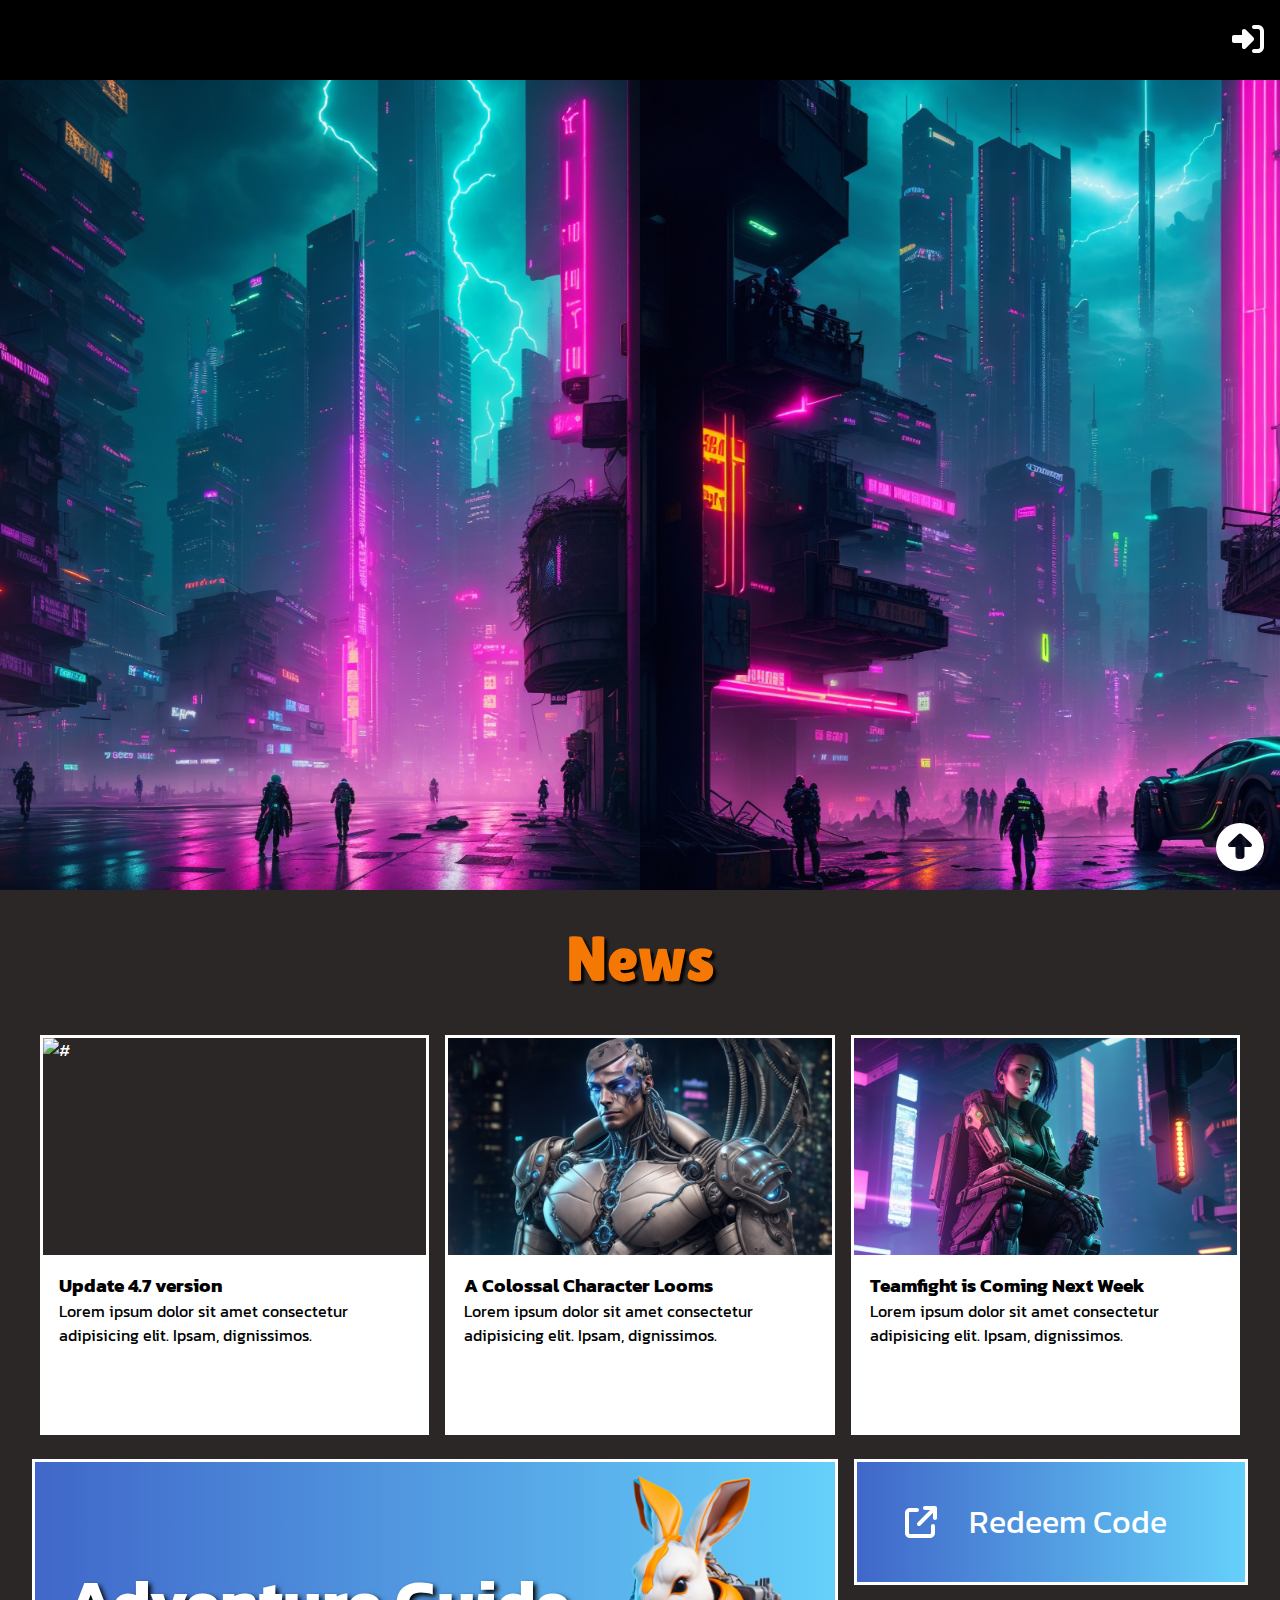
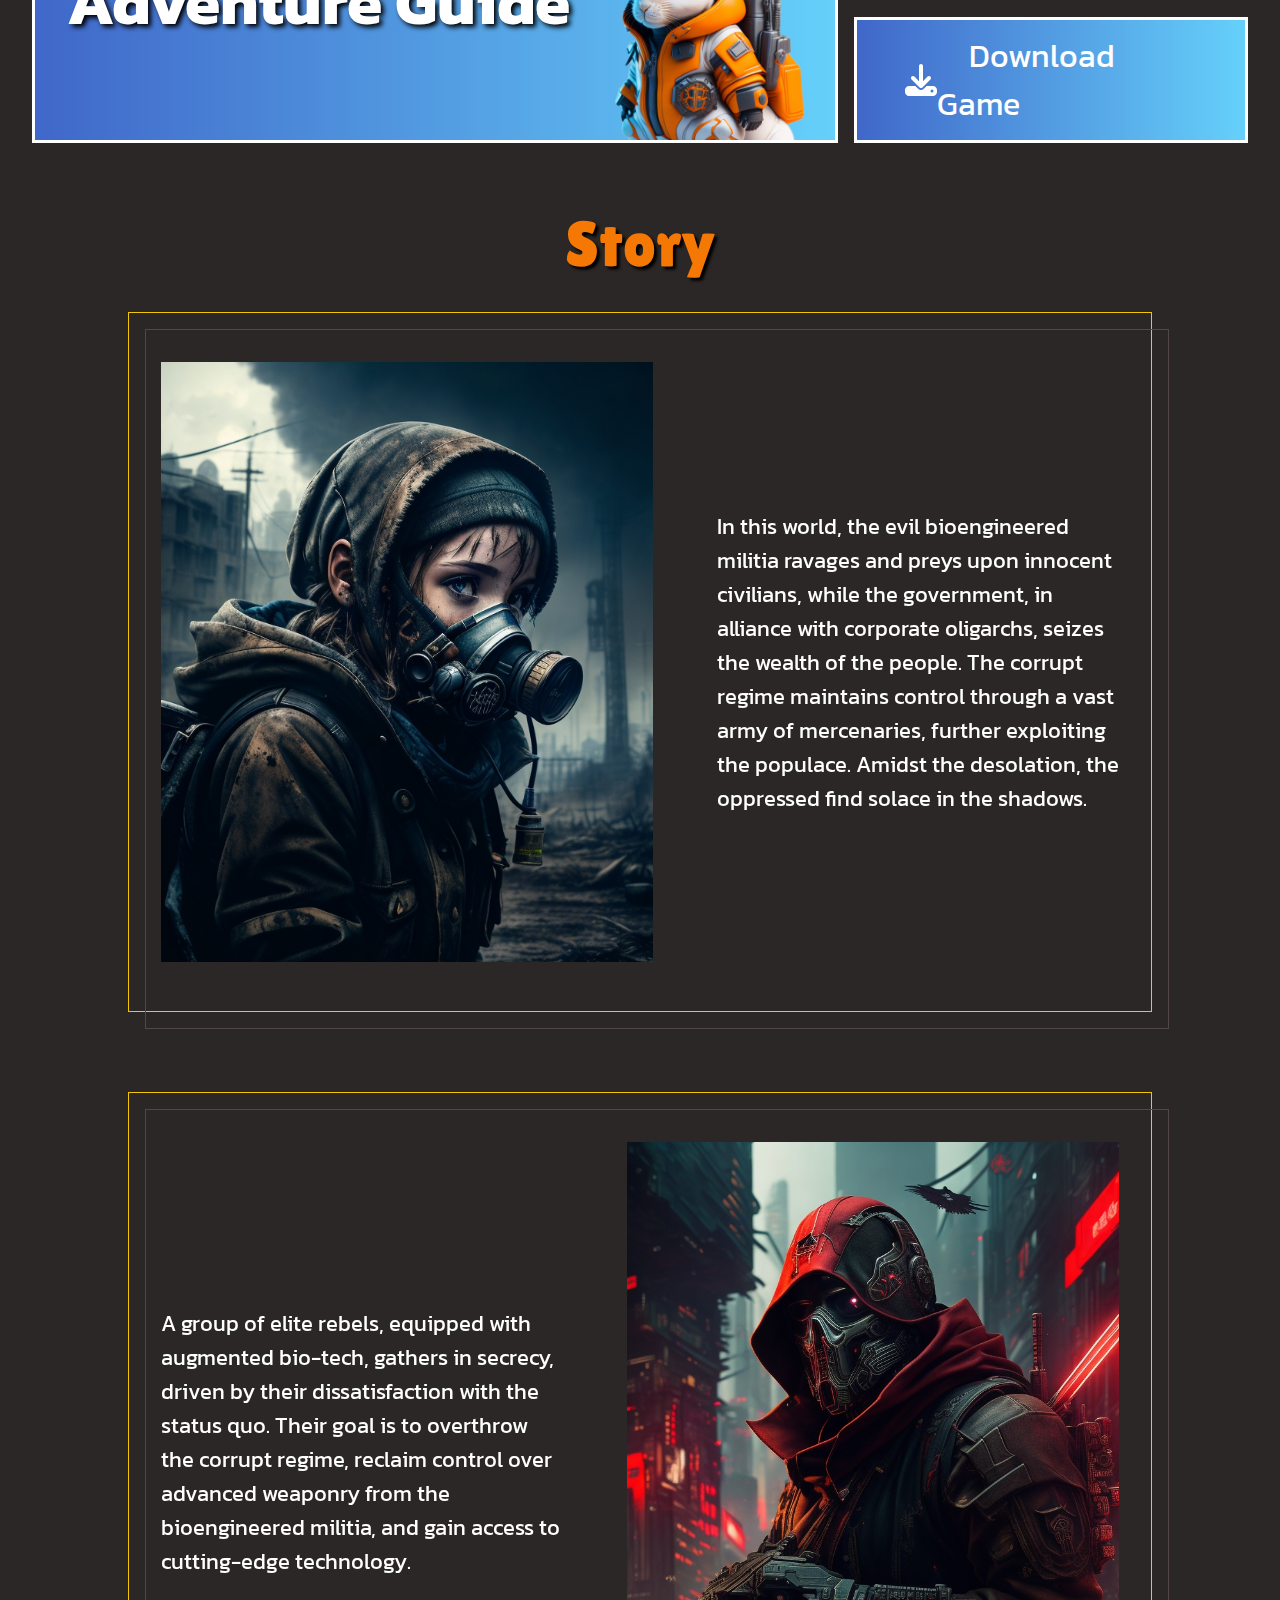
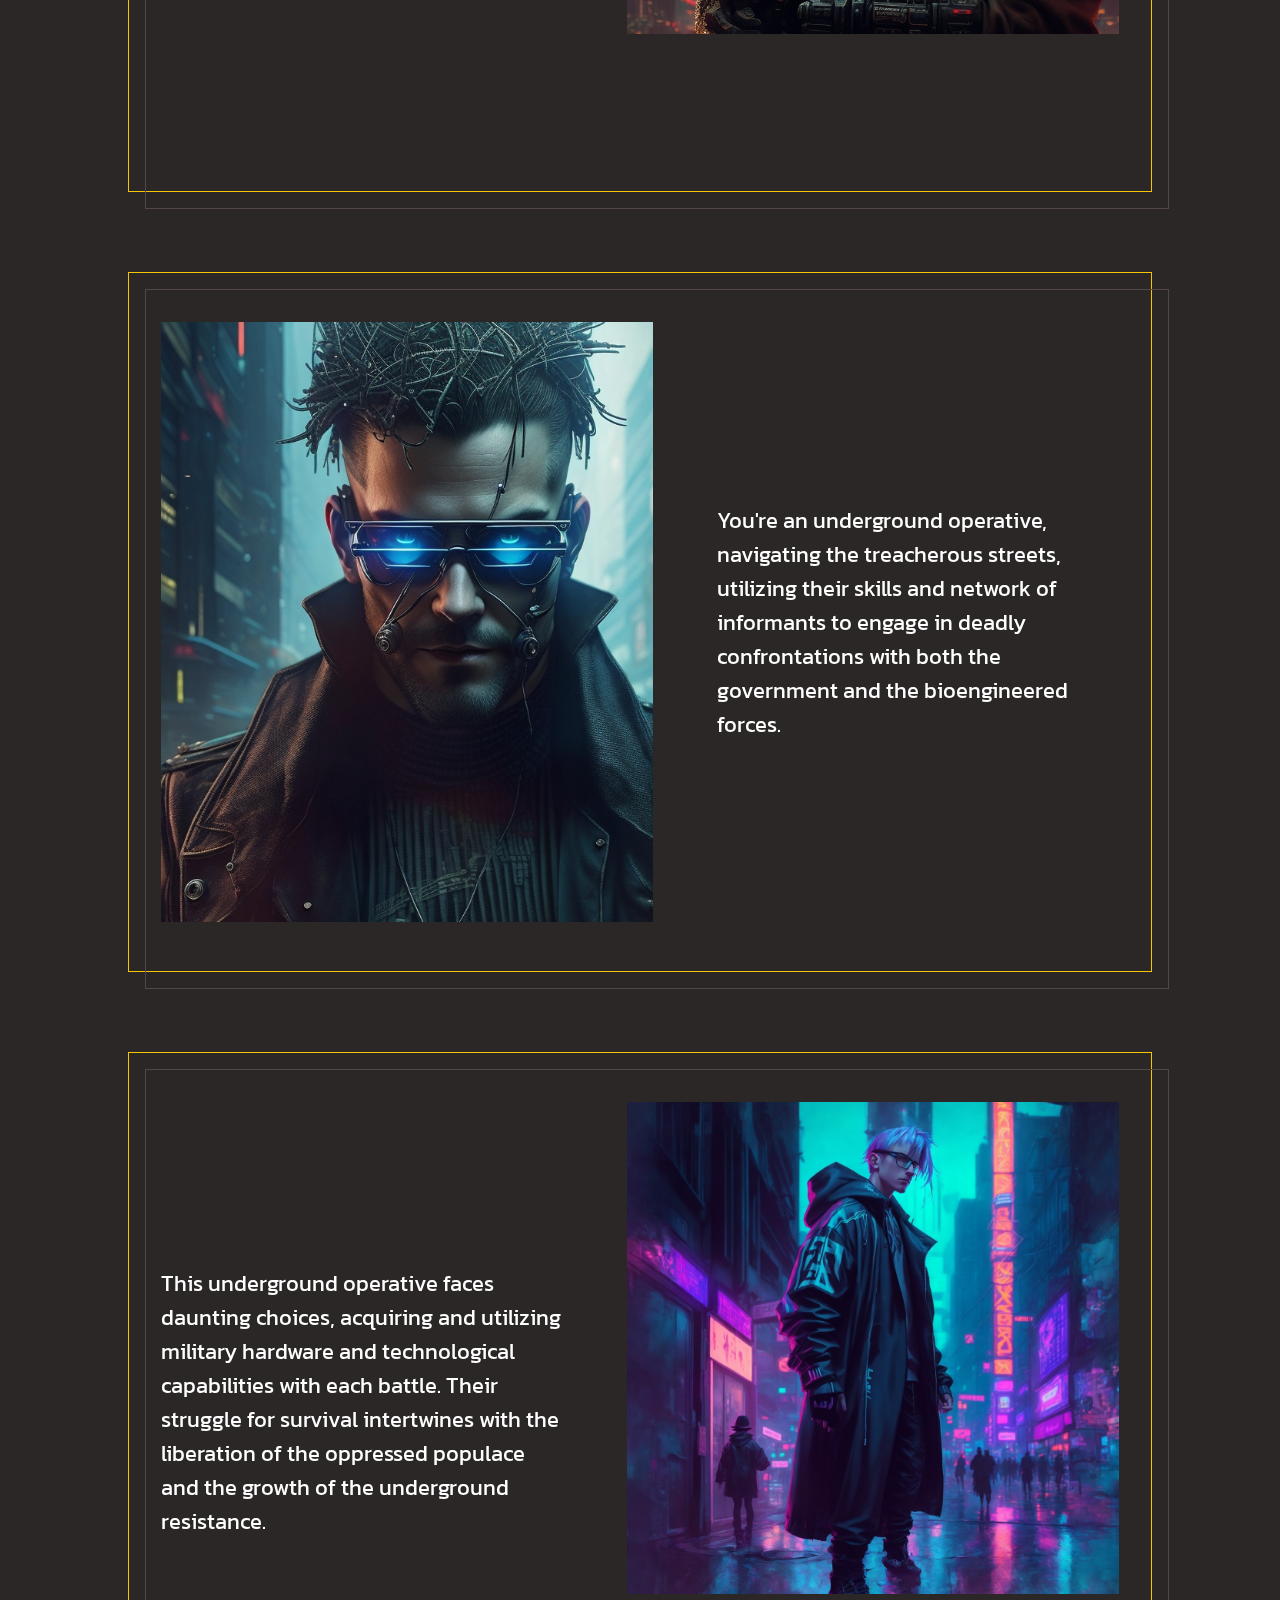
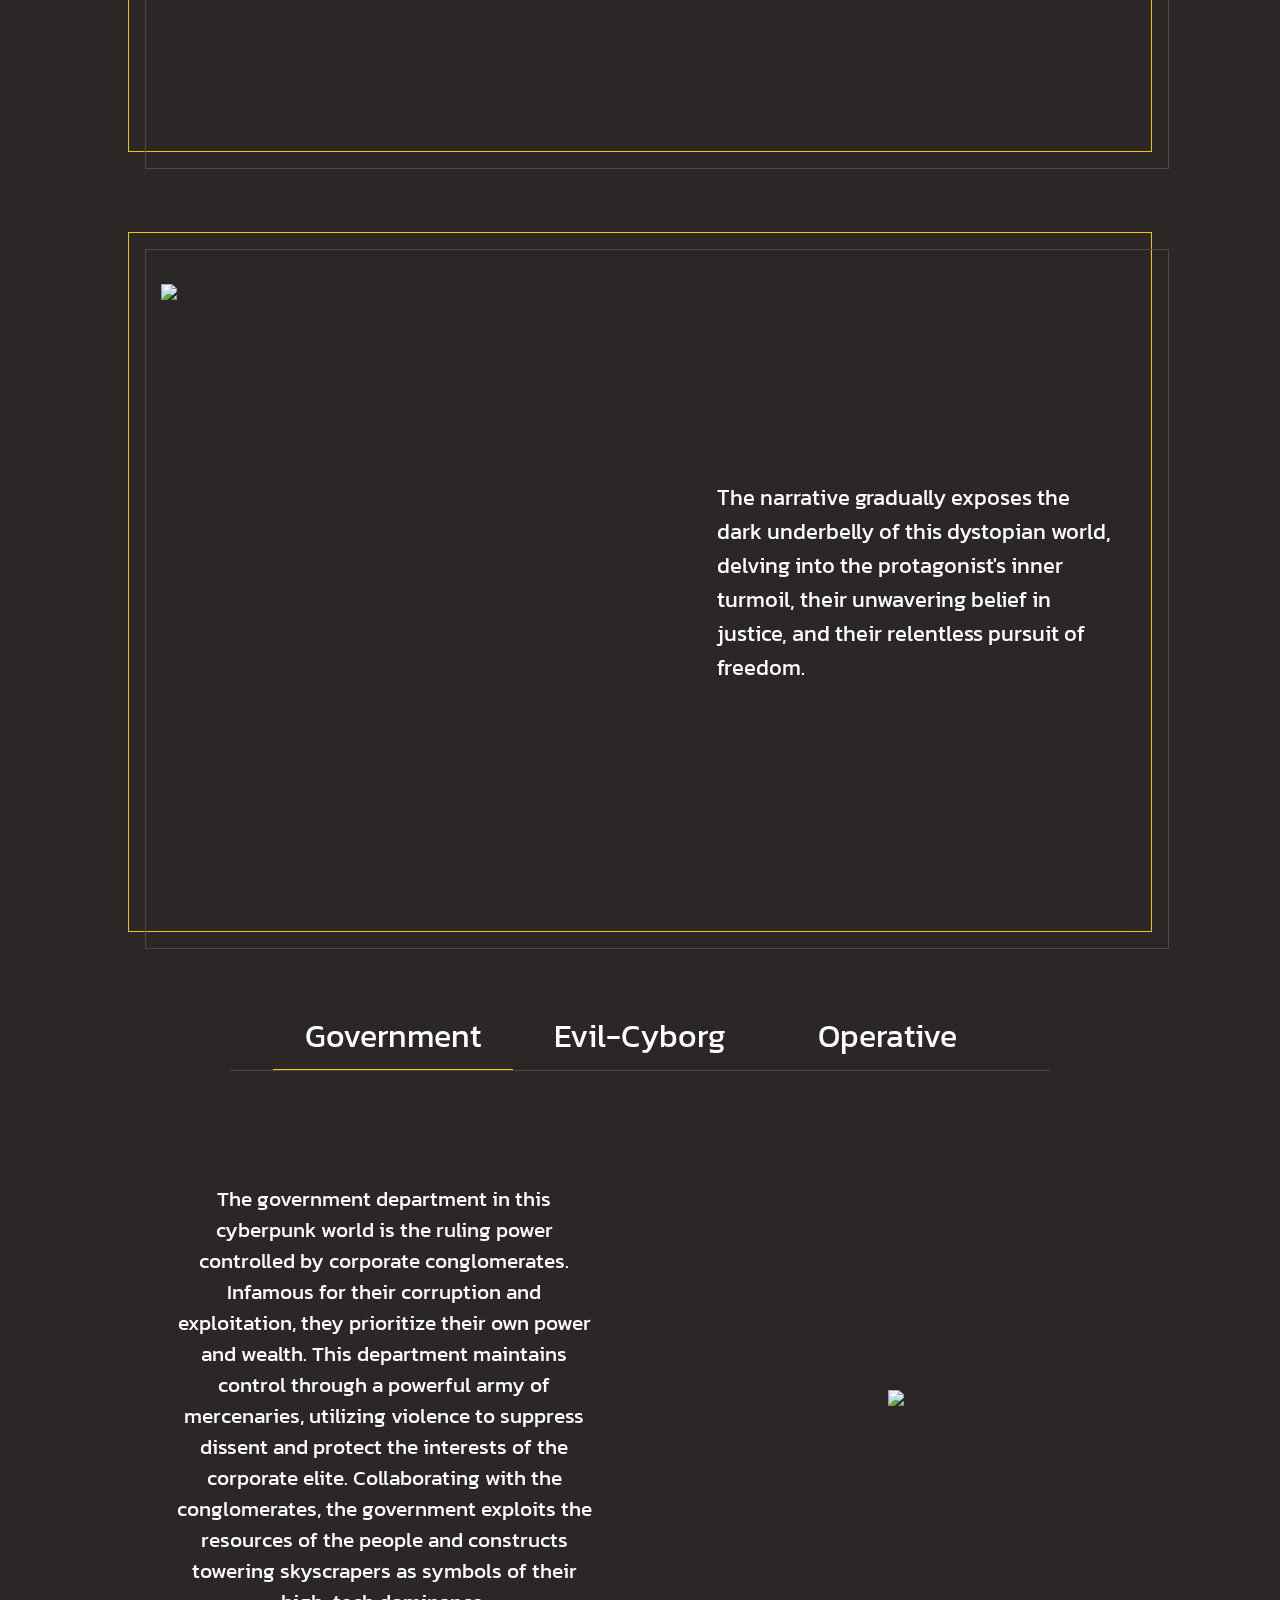
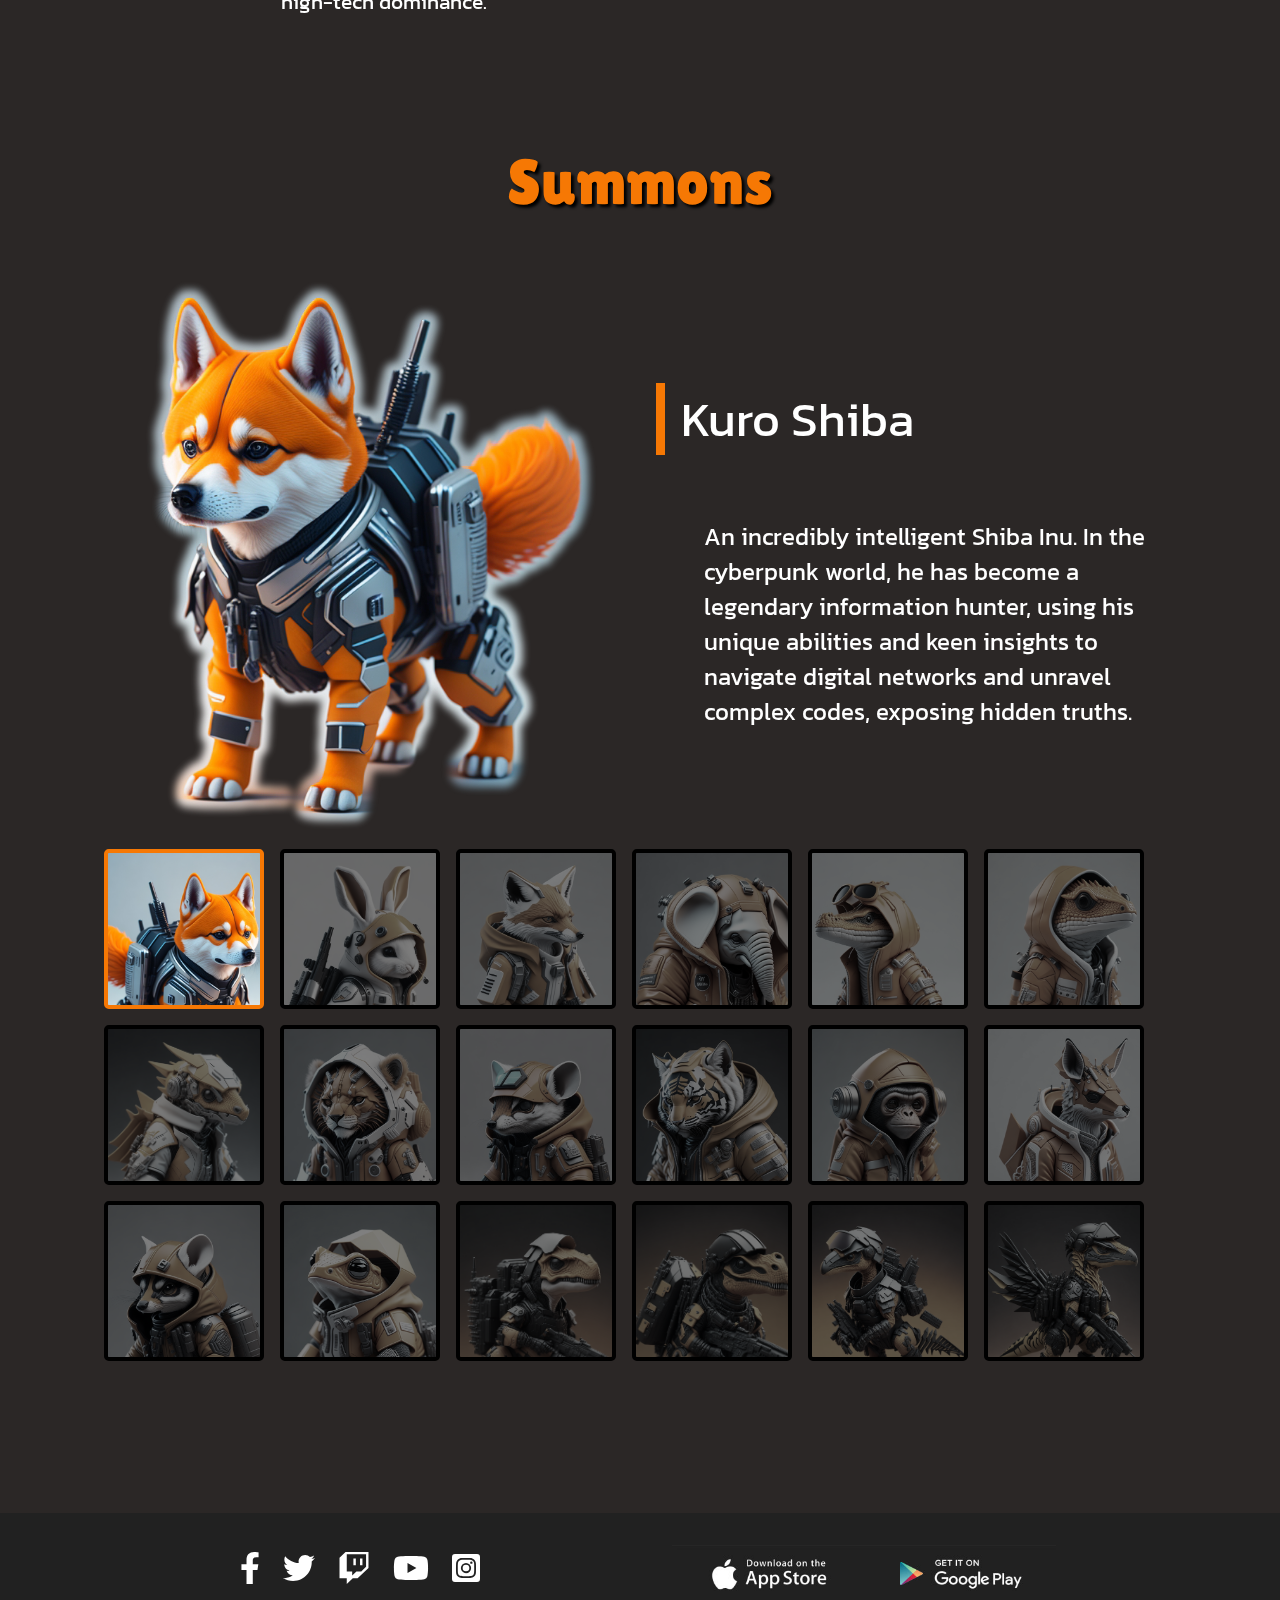
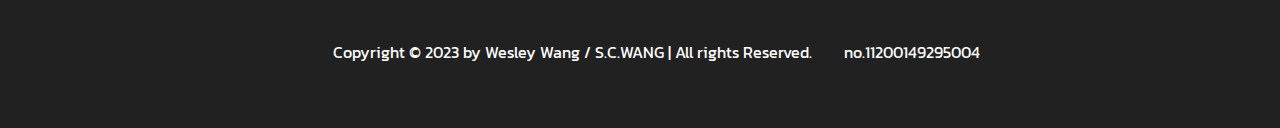
==== commit 4bc2a916: "add RWD" ====
--- a/index.html
+++ b/index.html
@@ -19,16 +19,19 @@
     <a href="#" id="uptotop"><i class="fa-solid fa-circle-up" ></i></a>
     <header>
         <div id="logo">
-            <img src="./images/logo.png" alt="">
-        </div>
-        <ul id="navbar">
-            <li><a href="index.html#home" class="navbarActive">HOME</a></li>
+            <a href="index.html"><img src="./images/logo.png" alt=""></a>
+        </div>
+        <!-- <ul id="navbar">
+            <li><a id="navHome" href="index.html#home" class="navbarActive">HOME</a></li>
             <li><a id="navNews" href="index.html#news">NEWS</a></li>
             <li><a id="navStory"href="index.html#story">STORY</a></li>
             <li><a id="navSummons"href="index.html#Summons">SUMMONS</a></li>
             <li><a href="contact.html">CONTACT</a> </li>
-        </ul>
-        <button id="loginBtn"><i class="fa-solid fa-right-to-bracket user" ></i></button>
+        </ul> -->
+        <div>
+            <button id="loginBtn"><i class="fa-solid fa-right-to-bracket user" ></i></button>
+            <div class="fa-solid fa-bars"id="menuIcon"></div>
+        </div>
         <a href="#" id="uptotop"><i class="fa-solid fa-circle-up" ></i></a>
         <form class="login">
             <h1>Login</h1>
@@ -189,7 +192,6 @@
                     <div class="wrap">
                         <div id="animalStory">An incredibly intelligent Shiba Inu. In the cyberpunk world, he has become a legendary information hunter, using his unique abilities and keen insights to navigate digital networks and unravel complex codes, exposing hidden truths.</div>
                     </div>
-                    <button class="more"></button>
                 </div>
             </div>
             <ul class="btnGroup">
--- a/css/style.css
+++ b/css/style.css
@@ -35,7 +35,12 @@
   text-decoration: none;
   box-sizing: border-box;
   color: var(--text-color);
+  scroll-behavior: smooth;
   font-family: "Kanit", sans-serif;
+}
+
+html, body {
+  background-color: var(--bg-color);
 }
 
 #uptotop {
@@ -87,6 +92,18 @@
 }
 header button .user {
   font-size: 2rem;
+}
+header #menuIcon {
+  font-size: 2rem;
+  color: var(--text-color);
+  cursor: pointer;
+  margin-left: 1rem;
+  display: none;
+}
+
+section#home {
+  position: relative;
+  top: 0;
 }
 
 #banner {
@@ -126,6 +143,7 @@
   transform: translateX(-50%);
   animation-duration: 2s;
   opacity: 0;
+  cursor: pointer;
 }
 #bannerBtn:hover {
   border: 0.3rem solid var(--text-color);
--- a/css/news.css
+++ b/css/news.css
@@ -1,6 +1,4 @@
 section#news {
-  height: 90vh;
-  background-color: var(--bg-color);
   padding: 2rem;
 }
 section#news .cardRow {
@@ -10,6 +8,7 @@
 }
 section#news .cardRow .card {
   width: 25rem;
+  height: 25rem;
   border: 3px solid var(--text-color);
   margin: 0.5rem;
 }
@@ -18,7 +17,7 @@
 }
 section#news .cardRow .card .card-top {
   width: 100%;
-  height: 200px;
+  height: 55%;
   overflow: hidden;
 }
 section#news .cardRow .card .card-top img {
@@ -29,6 +28,7 @@
 section#news .cardRow .card .card-body {
   background-color: var(--text-color);
   padding: 1rem;
+  height: 45%;
 }
 section#news .cardRow .card .card-body h3 {
   color: black;
@@ -40,7 +40,6 @@
   display: flex;
   justify-content: center;
   margin-top: 1rem;
-  height: 20vh;
 }
 section#news .boardGroup .board {
   display: flex;
@@ -93,4 +92,81 @@
 }
 section#news .boardGroup .cards .card:nth-child(2) img {
   width: 150px;
+}
+
+@media (max-width: 1024px) {
+  .boardGroup {
+    flex-direction: column;
+  }
+  .boardGroup .board {
+    min-width: 100%;
+    padding: 2rem 5rem !important;
+  }
+  .boardGroup .board h1 {
+    font-size: 5rem !important;
+  }
+  .boardGroup .board img {
+    top: -1rem !important;
+  }
+  .boardGroup .cards {
+    flex-direction: row !important;
+    min-width: 100%;
+  }
+}
+@media (max-width: 768px) {
+  .boardGroup .board {
+    width: 100% !important;
+  }
+  .boardGroup .board h1 {
+    font-size: 3.5rem !important;
+  }
+  .boardGroup .board img {
+    right: -2rem !important;
+    top: -1rem !important;
+  }
+  .boardGroup .cards {
+    flex-direction: row !important;
+    min-width: 100%;
+  }
+  .boardGroup .cards .card {
+    max-width: 50%;
+    height: 10vh !important;
+    font-size: 1.6rem !important;
+  }
+}
+@media (max-width: 425px) {
+  .cardRow {
+    flex-direction: column !important;
+  }
+  .cardRow .card {
+    width: 20rem !important;
+  }
+  .cardRow .card .card-top {
+    height: 60% !important;
+  }
+  .cardRow .card .card-body {
+    height: 40% !important;
+  }
+  .boardGroup .board {
+    width: 20rem !important;
+    padding: 1.2rem !important;
+  }
+  .boardGroup .board h1 {
+    font-size: 2rem !important;
+  }
+  .boardGroup .board img {
+    width: 100px !important;
+    right: -0.5rem !important;
+    top: 0.3rem !important;
+  }
+  .boardGroup .cards {
+    flex-direction: row !important;
+    width: 20rem !important;
+  }
+  .boardGroup .cards .card {
+    max-width: 50% !important;
+    height: 5vh !important;
+    font-size: 1rem !important;
+    padding: 0 0.6rem !important;
+  }
 }--- a/css/story.css
+++ b/css/story.css
@@ -1,5 +1,4 @@
 section#story {
-  background-color: var(--bg-color);
   display: flex;
   justify-content: center;
   align-items: center;
@@ -107,4 +106,42 @@
 }
 section#story .history #government-Con {
   display: block;
+}
+
+@media (max-width: 1024px) {
+  .storyItem {
+    flex-direction: column !important;
+  }
+  .storyItem .storyTxt {
+    margin-left: 2rem;
+    font-size: 1.2rem !important;
+    margin-bottom: 2rem !important;
+  }
+  .storyItem .storyPic {
+    width: 80% !important;
+    height: 60vh !important;
+    margin: 2rem !important;
+  }
+  .history .btnRow {
+    font-size: 1.5rem !important;
+  }
+  .history .btnRow a {
+    width: 25% !important;
+  }
+  .history .historyContent .wrap {
+    flex-direction: column-reverse !important;
+  }
+  .history .historyContent .wrap .historyTxt {
+    width: 100% !important;
+    padding: 0rem !important;
+    margin-top: 2rem !important;
+  }
+  .history .historyContent .wrap .historyPic {
+    width: 70% !important;
+  }
+}
+@media (max-width: 768px) {
+  .history .btnRow {
+    width: 100% !important;
+  }
 }--- a/css/Summons.css
+++ b/css/Summons.css
@@ -1,5 +1,4 @@
 section#Summons {
-  background-color: var(--bg-color);
   width: 100%;
   display: flex;
   flex-direction: column;
@@ -34,13 +33,13 @@
   height: 2.8rem;
   margin: 1rem;
   position: relative;
-  left: 500px;
   font-weight: bolder;
-  background-color: var(--btn-color);
+  background-color: var(--main-color);
+  border-radius: 2rem;
 }
 section#Summons .content .wrap #contentTxt .more::before {
   content: "More";
-  color: var(--main-color);
+  color: var(--text-color);
   font-size: 1.3rem;
 }
 section#Summons .content .wrap #contentPic {
@@ -49,7 +48,7 @@
   text-align: center;
 }
 section#Summons .content .wrap #contentPic img {
-  width: 700px;
+  width: 100%;
   background-size: cover;
   background-position: center center;
 }
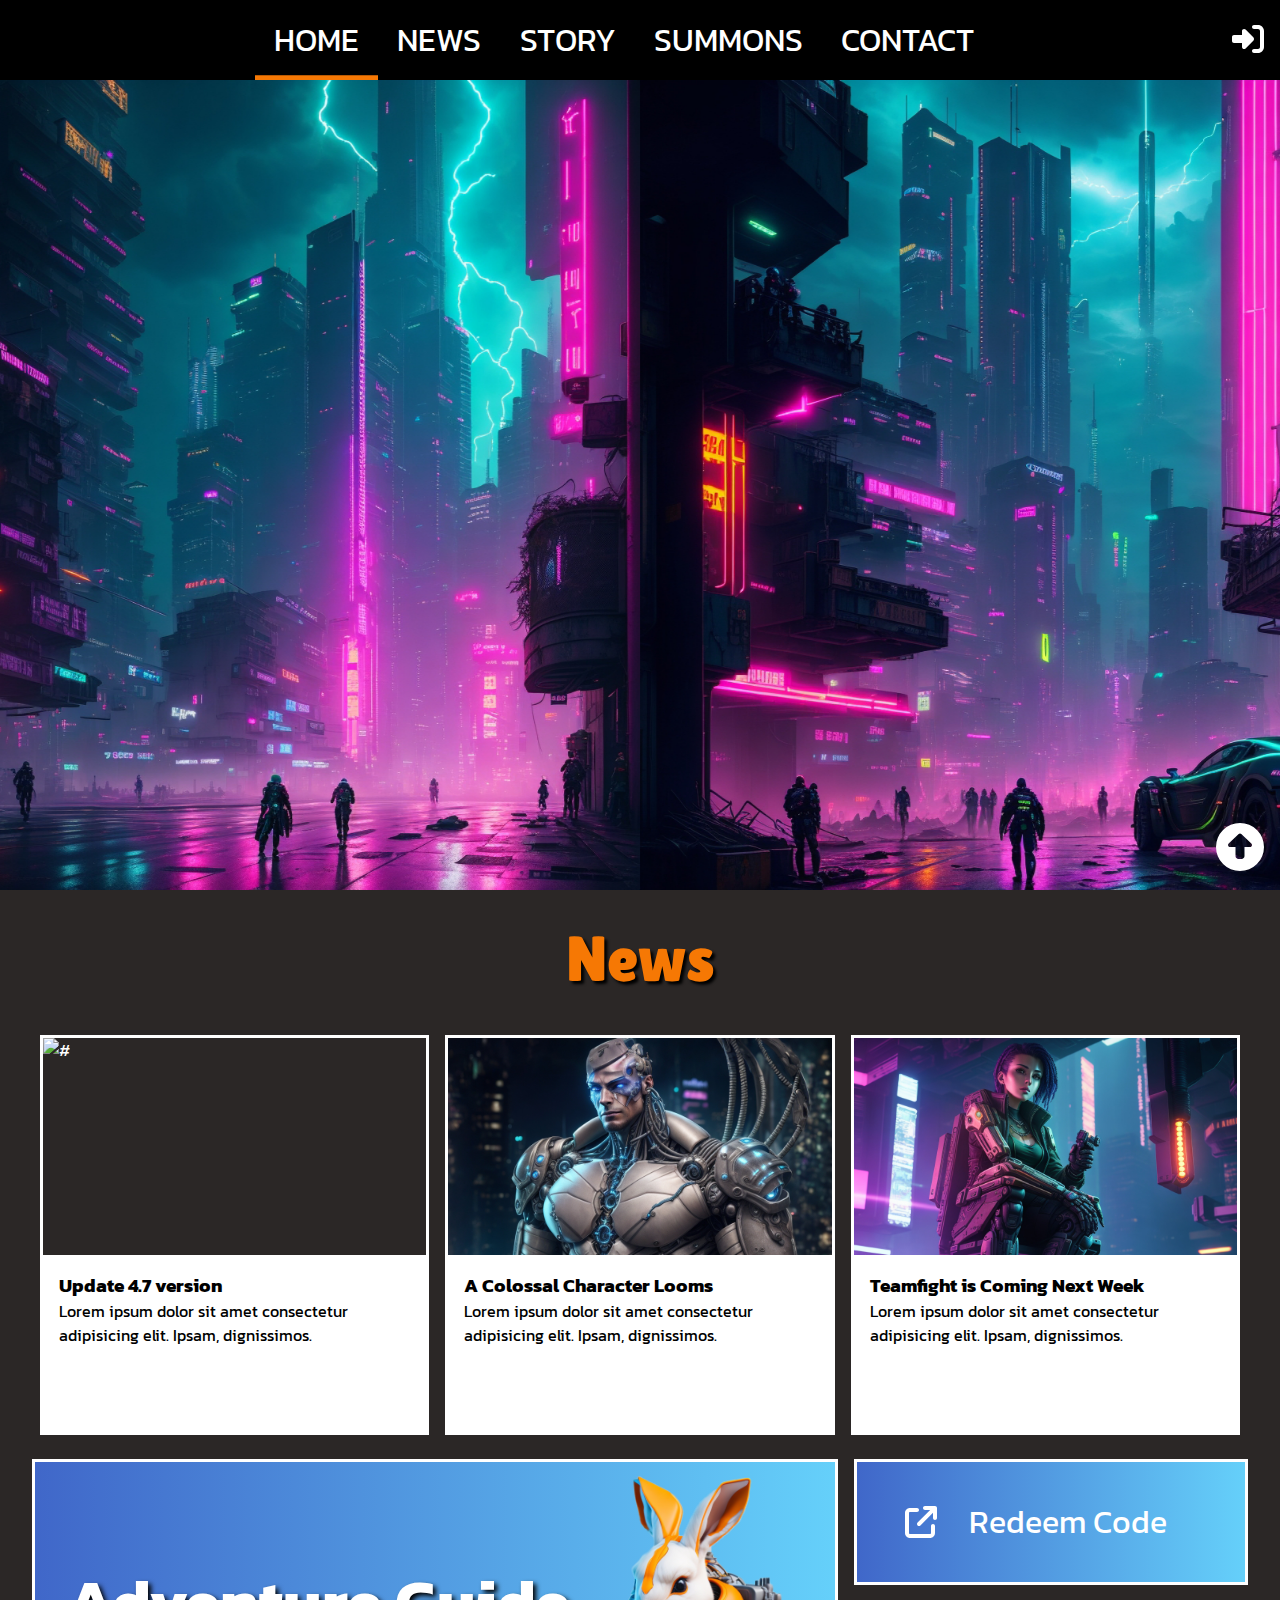
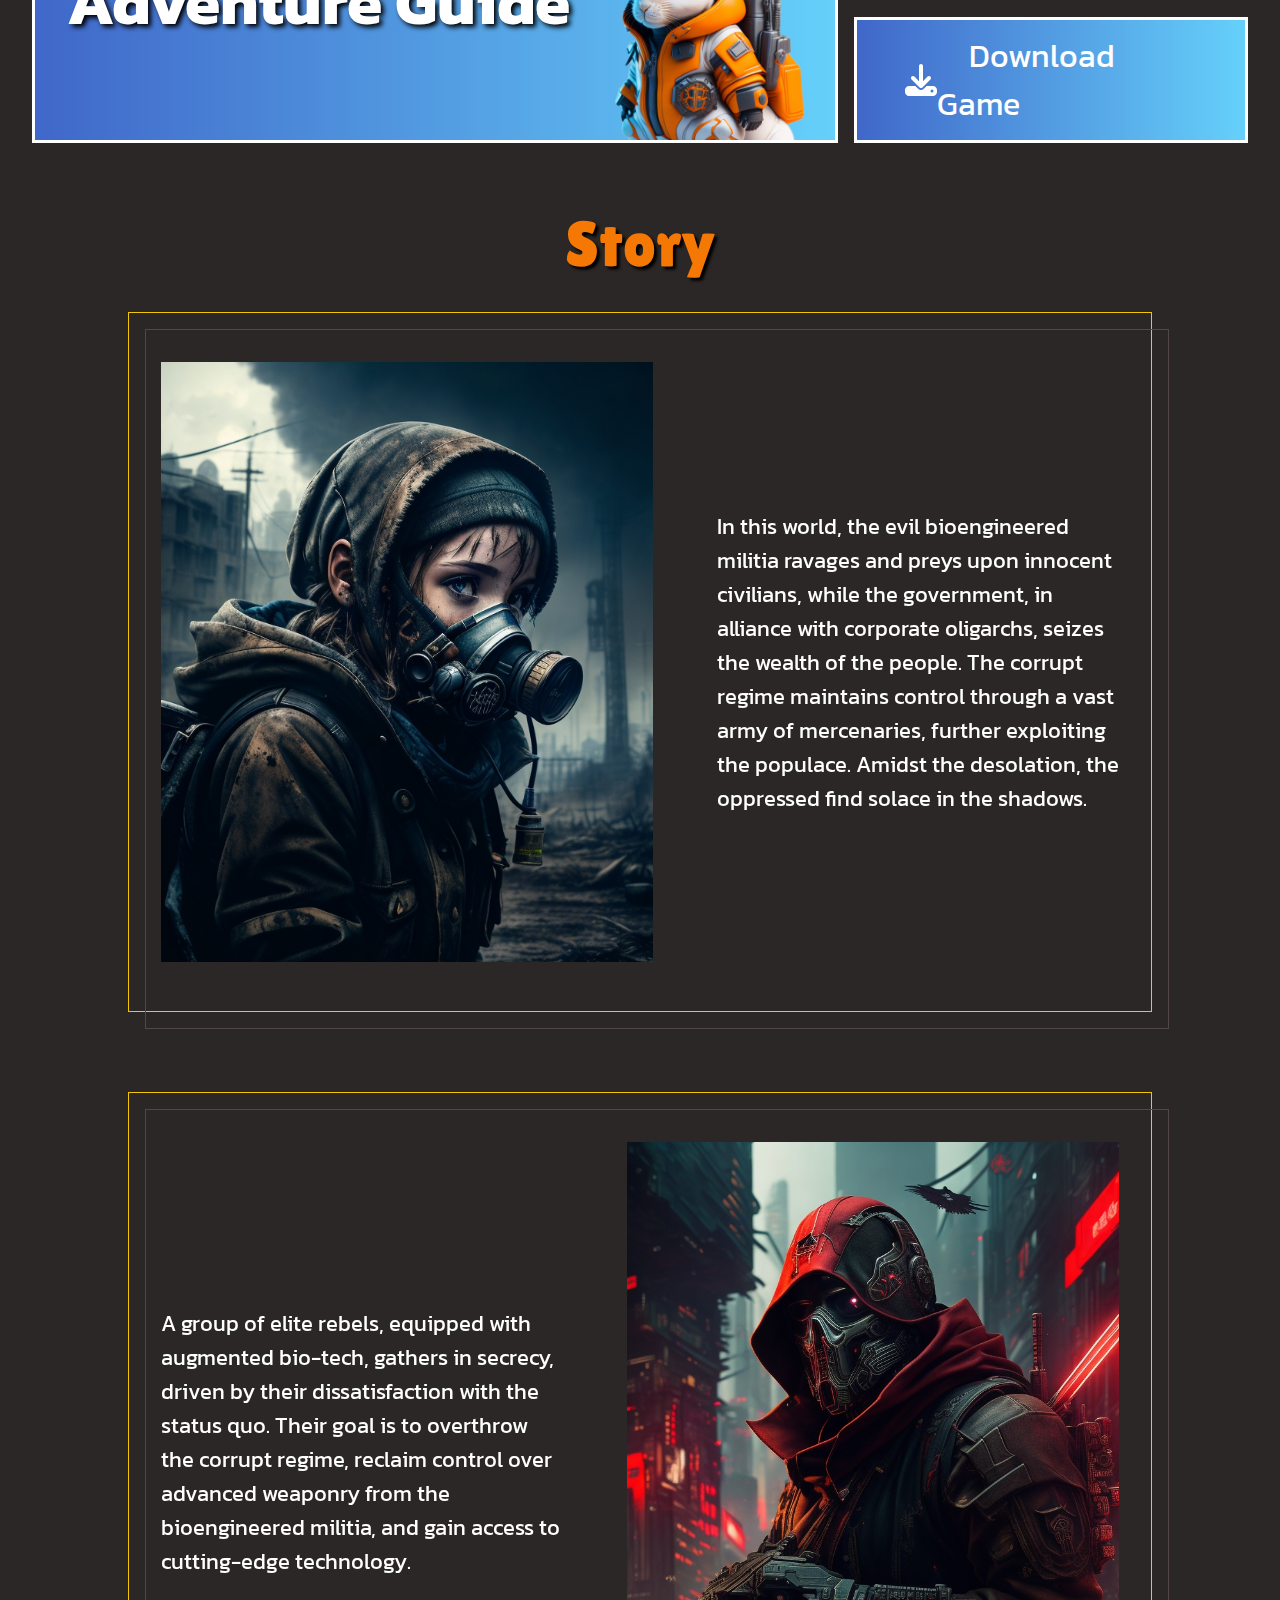
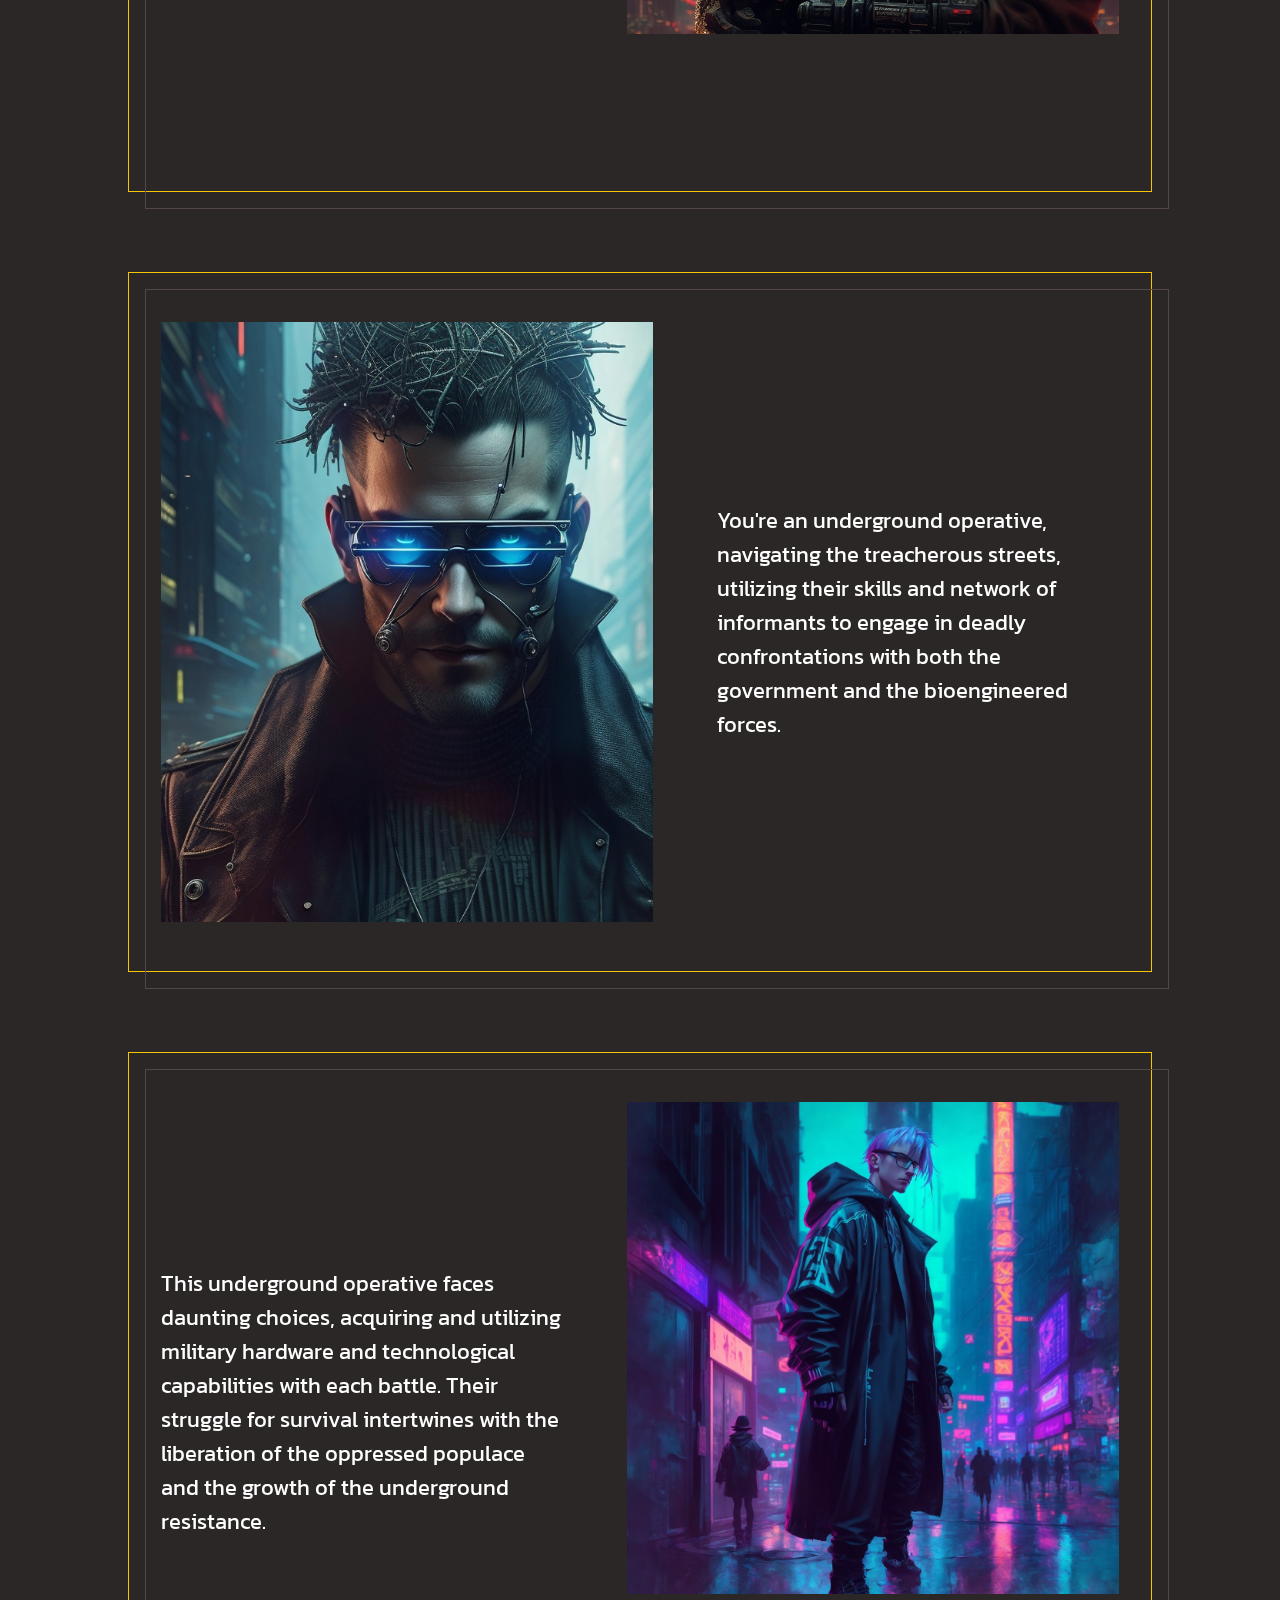
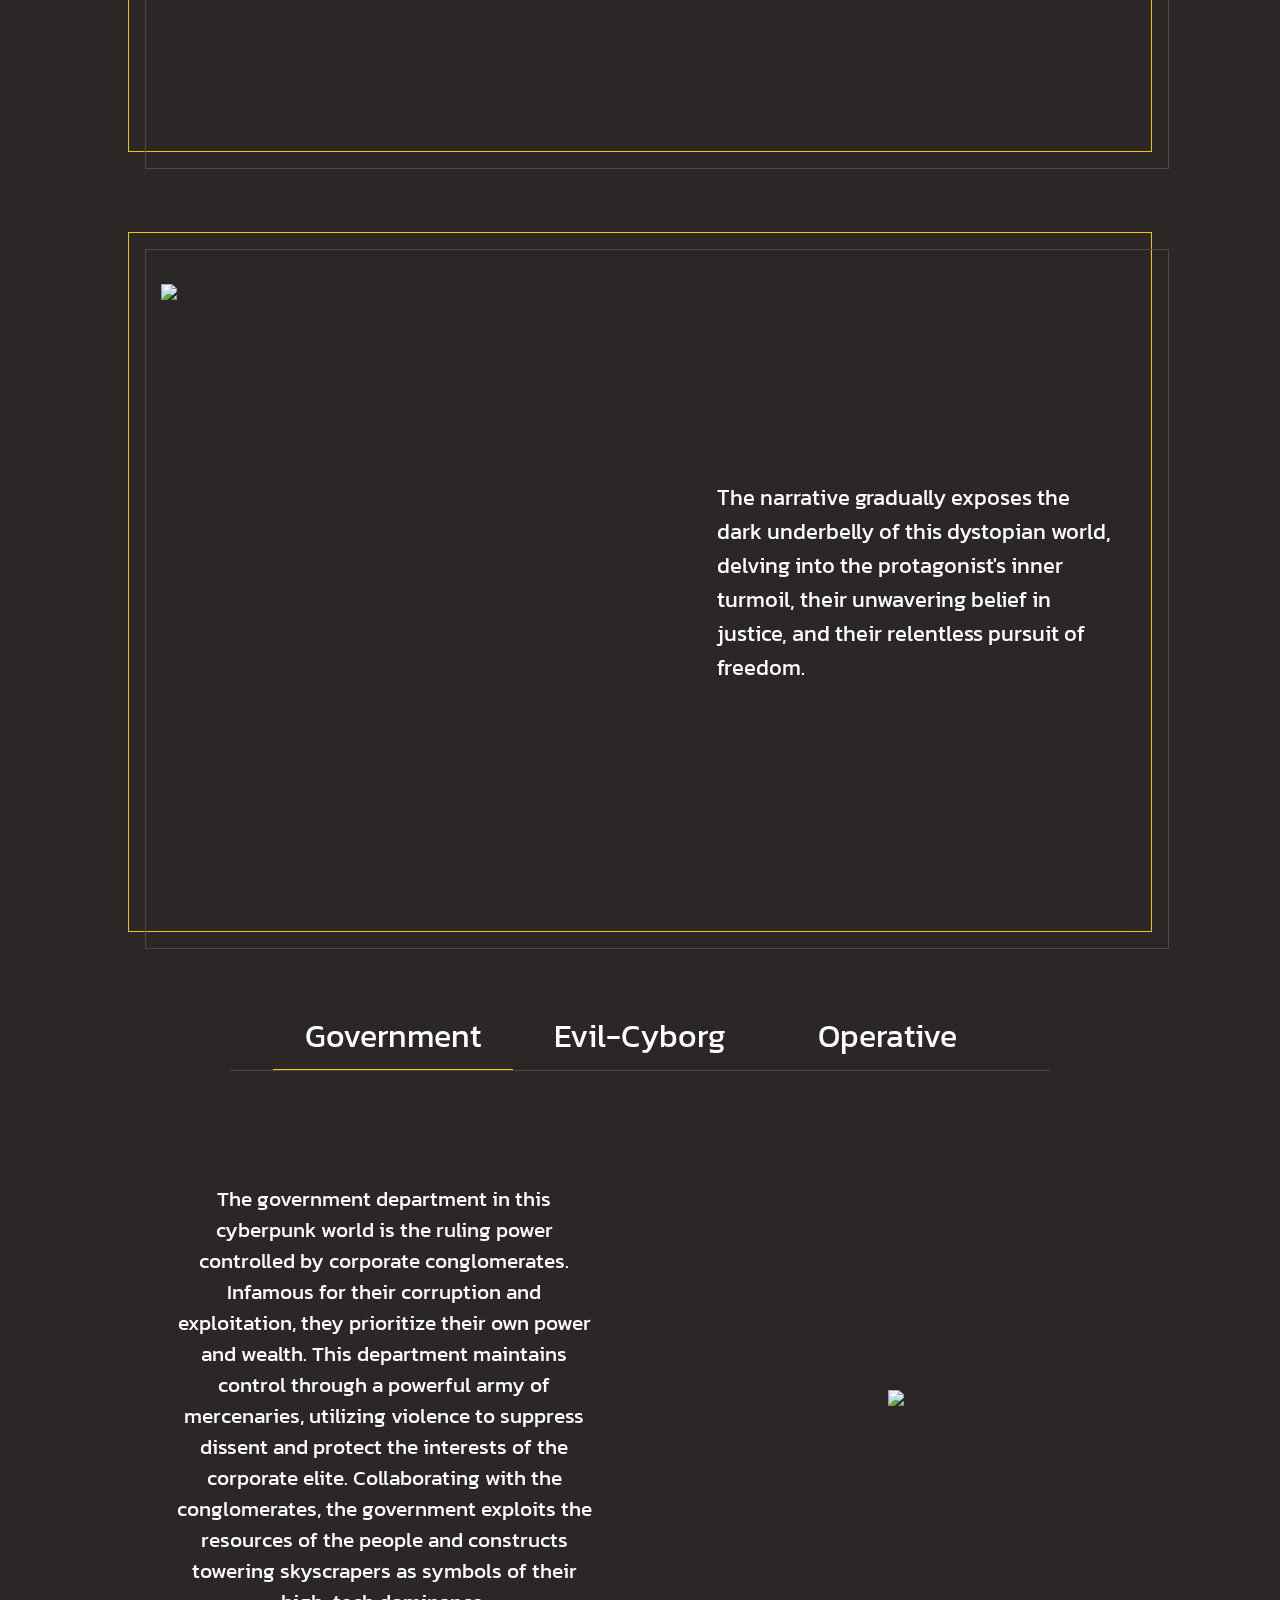
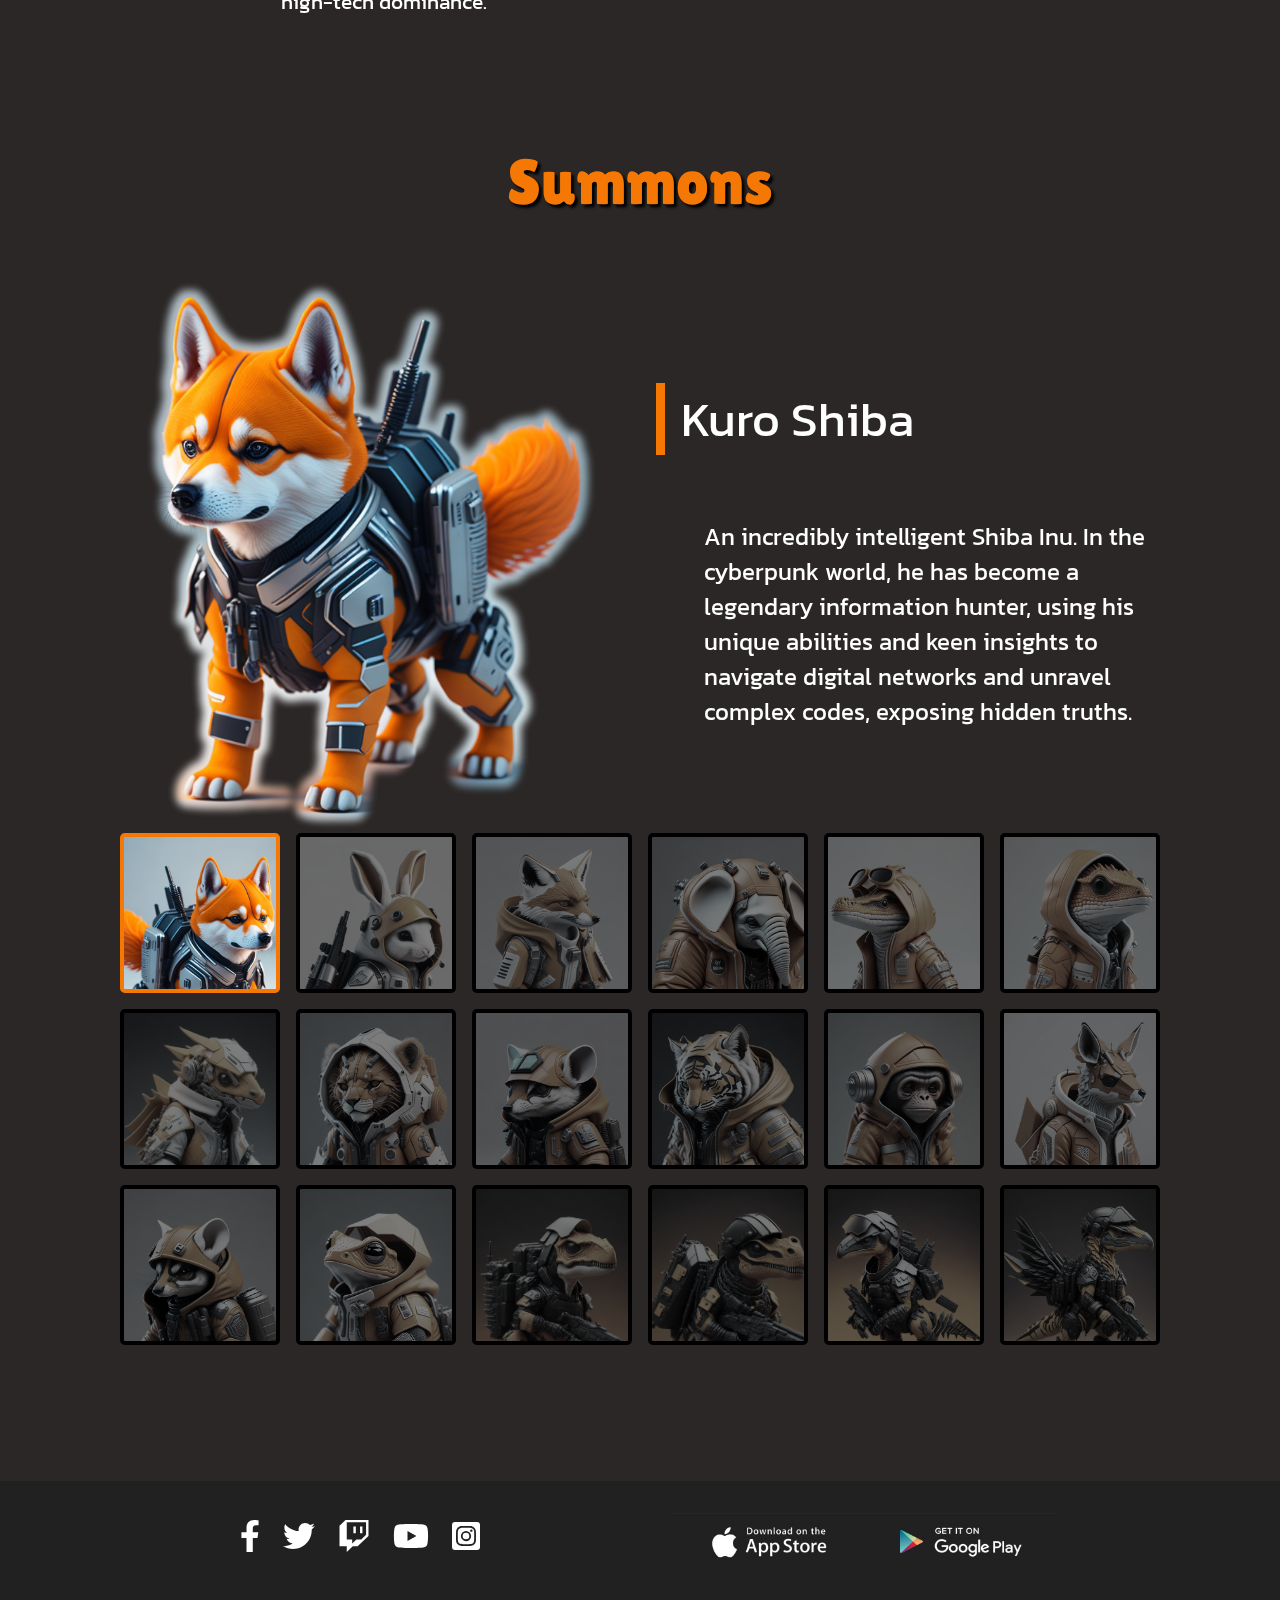
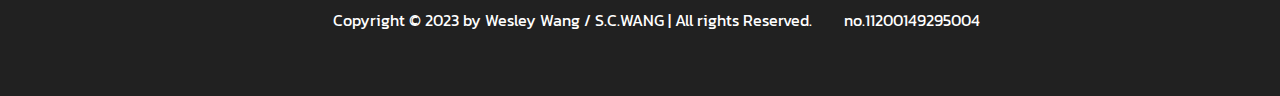
==== commit 85747b82: "step fin" ====
--- a/index.html
+++ b/index.html
@@ -21,16 +21,16 @@
         <div id="logo">
             <a href="index.html"><img src="./images/logo.png" alt=""></a>
         </div>
-        <!-- <ul id="navbar">
+        <div class="fa-solid fa-bars"id="menuIcon"></div>
+        <ul id="navbar">
             <li><a id="navHome" href="index.html#home" class="navbarActive">HOME</a></li>
             <li><a id="navNews" href="index.html#news">NEWS</a></li>
             <li><a id="navStory"href="index.html#story">STORY</a></li>
             <li><a id="navSummons"href="index.html#Summons">SUMMONS</a></li>
             <li><a href="contact.html">CONTACT</a> </li>
-        </ul> -->
-        <div>
+        </ul>
+        <div class="full">
             <button id="loginBtn"><i class="fa-solid fa-right-to-bracket user" ></i></button>
-            <div class="fa-solid fa-bars"id="menuIcon"></div>
         </div>
         <a href="#" id="uptotop"><i class="fa-solid fa-circle-up" ></i></a>
         <form class="login">
--- a/css/style.css
+++ b/css/style.css
@@ -69,17 +69,17 @@
 header #logo img {
   width: 15rem;
 }
-header ul#navbar {
+header ul#navbar, header ul#navbar2 {
   display: flex;
 }
-header ul#navbar li a {
+header ul#navbar li a, header ul#navbar2 li a {
   display: inline-block;
   font-size: 2rem;
   height: 5rem;
   line-height: 5rem;
   padding: 0 1.2rem;
 }
-header ul#navbar li a:hover {
+header ul#navbar li a:hover, header ul#navbar2 li a:hover {
   box-shadow: inset 0 -0.3rem var(--main-color);
 }
 header .navbarActive {
@@ -257,4 +257,66 @@
 }
 footer .downloadlinks img:hover {
   border: 1px solid var(--main2-color);
+}
+
+@media (max-width: 1024px) {
+  header ul#navbar li a {
+    font-size: 1.5rem !important;
+    padding: 0 0.6rem !important;
+  }
+  header button .user {
+    font-size: 1.5rem !important;
+  }
+}
+@media (max-width: 768px) {
+  header {
+    flex-direction: column !important;
+    height: 7rem;
+  }
+  header #logo {
+    width: 100%;
+    text-align: center;
+    padding-top: 0.2rem;
+  }
+  header #logo img {
+    width: 20rem;
+  }
+  header ul#navbar {
+    display: none;
+    flex-direction: column;
+    background-color: #000;
+    width: 100%;
+    text-align: center;
+  }
+  header ul#navbar li a {
+    display: block;
+    width: 100%;
+    font-size: 1.6rem;
+    height: 4rem;
+    line-height: 4rem;
+  }
+  header ul#navbar li a:hover {
+    box-shadow: inset 0 -0.3rem var(--main-color);
+  }
+  header .full {
+    width: 100%;
+  }
+  header button {
+    display: none;
+    background-color: #000;
+    width: 100%;
+    height: 4rem;
+    line-height: 4rem;
+    cursor: pointer;
+  }
+  header button .user {
+    font-size: 1.6rem;
+  }
+  header #menuIcon {
+    position: absolute;
+    top: 2rem;
+    right: 2rem;
+    z-index: 999;
+    display: block;
+  }
 }--- a/css/Summons.css
+++ b/css/Summons.css
@@ -54,9 +54,9 @@
 }
 section#Summons .btnGroup {
   display: flex;
-  margin: 5rem 0;
+  margin: 5rem;
   flex-wrap: wrap;
-  margin: 6rem;
+  justify-content: center;
 }
 section#Summons .btnGroup .btn {
   width: 160px;
@@ -148,4 +148,47 @@
 
 section .btnGroup li:nth-child(18) .btn {
   background-image: url("../images/cyberanimal/cyberanimal18.jpg");
+}
+
+@media (max-width: 1024px) {
+  .btnGroup {
+    margin: 3rem !important;
+  }
+  .btnGroup .btn {
+    width: 120px !important;
+    height: 120px !important;
+  }
+}
+@media (max-width: 768px) {
+  .content .wrap #contentTxt {
+    gap: 1rem !important;
+  }
+  .content .wrap #contentTxt #animalName {
+    font-size: 2rem !important;
+    margin: 0 1rem;
+  }
+  .content .wrap #contentTxt #animalStory {
+    font-size: 1.2rem !important;
+    margin: 0.2rem !important;
+  }
+  .btnGroup {
+    margin: 2rem !important;
+  }
+}
+@media (max-width: 600px) {
+  .content .wrap {
+    flex-direction: column !important;
+  }
+  .content .wrap #contentTxt {
+    margin-top: 10rem !important;
+    width: 100% !important;
+    justify-content: center !important;
+  }
+  .content .wrap #contentTxt #animalStory {
+    font-size: 1.6rem !important;
+    margin: 0.2rem !important;
+  }
+  .content .wrap #contentPic {
+    width: 100% !important;
+  }
 }